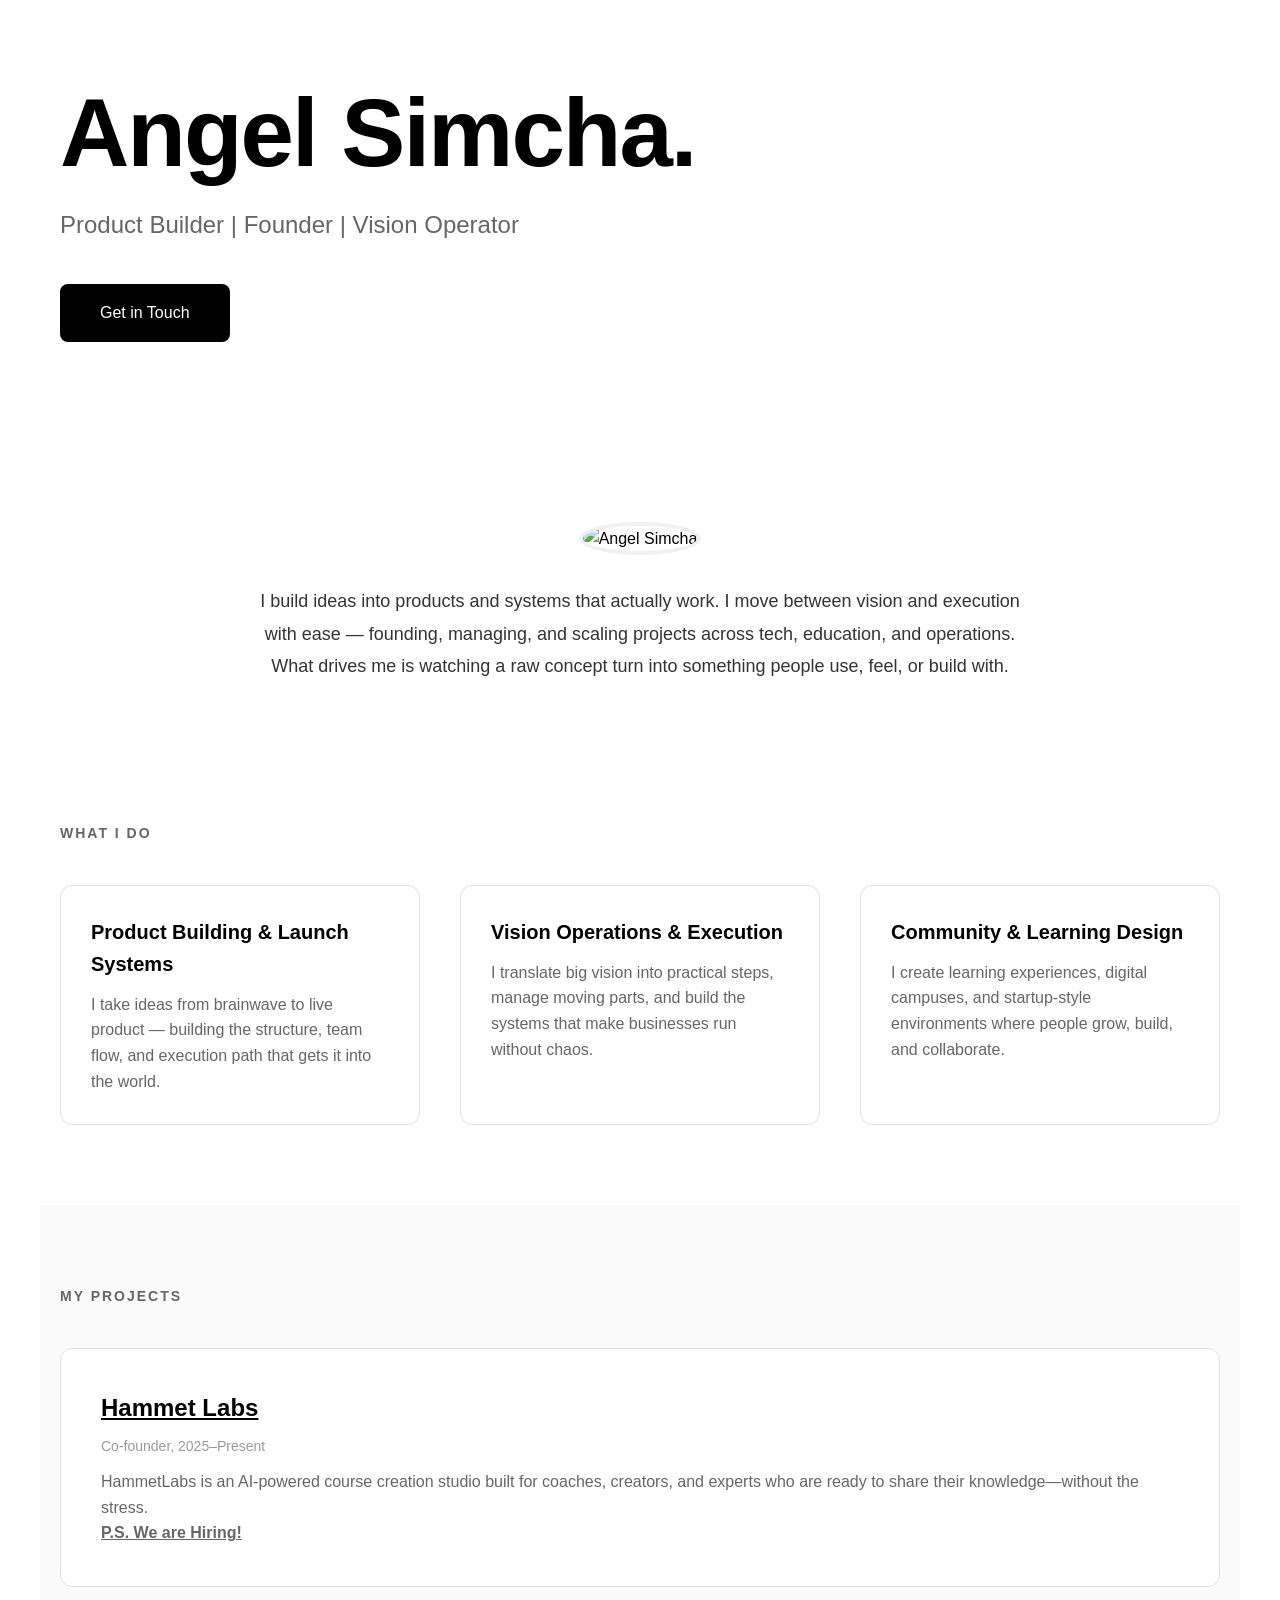
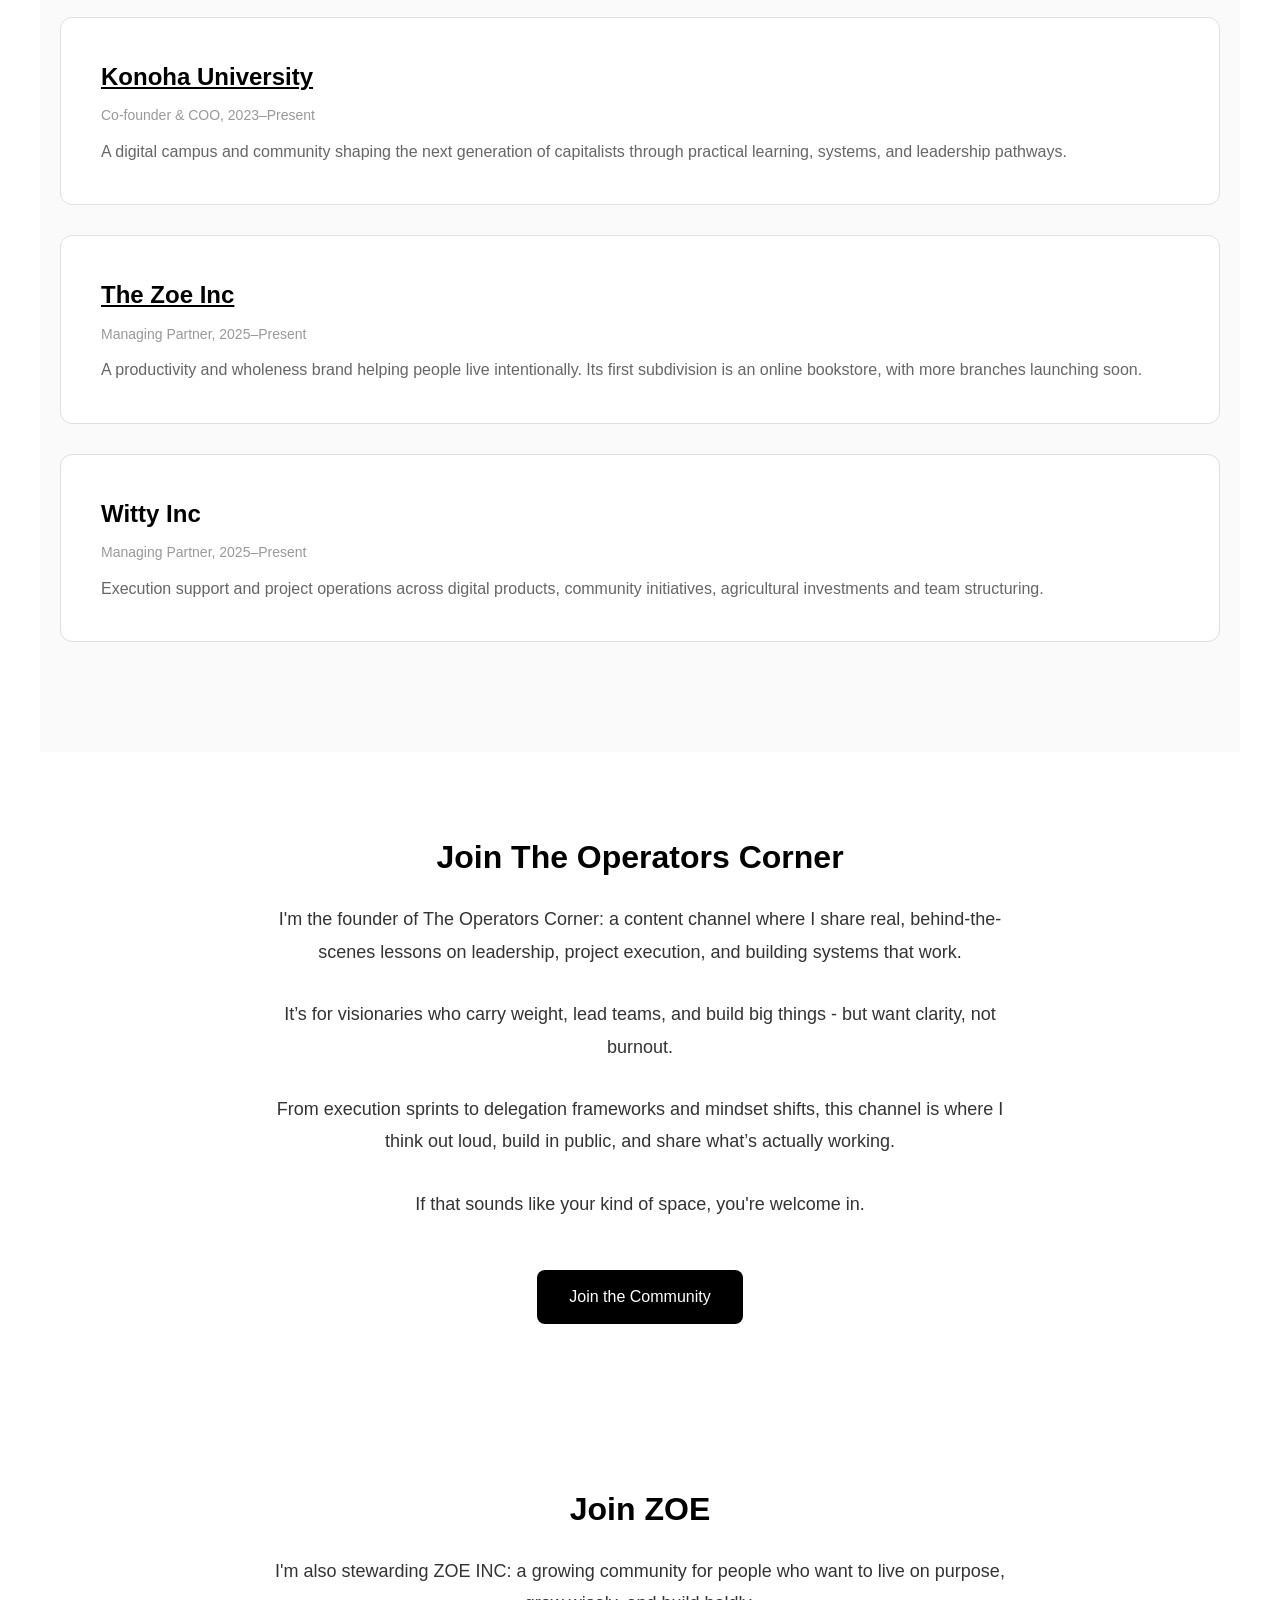
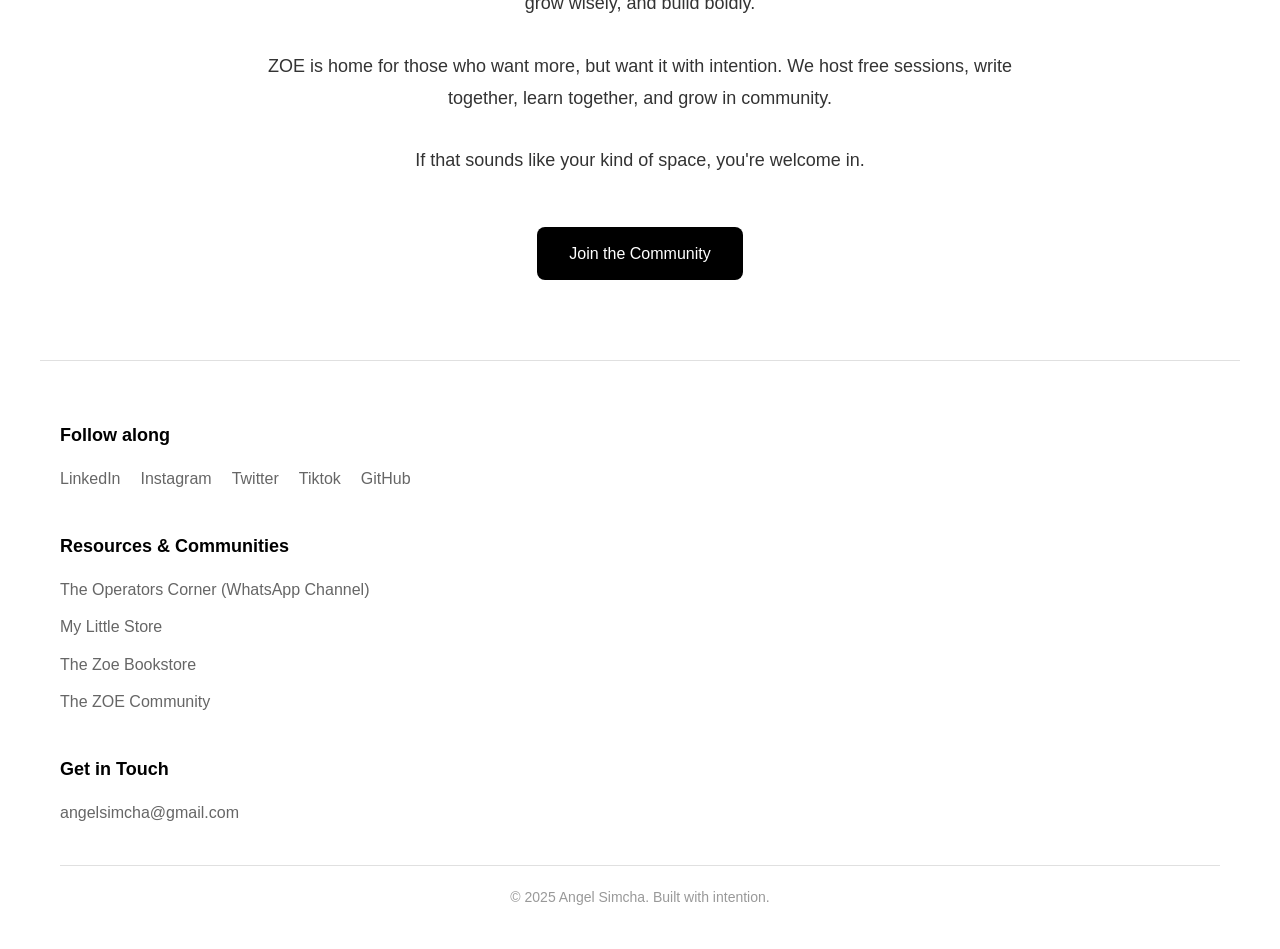
==== index.html @ 5bdf2bae "Added automation and a little jss" ====
<!DOCTYPE html>
<html lang="en">
<head>
    <meta charset="UTF-8">
    <meta name="viewport" content="width=device-width, initial-scale=1.0">
    <title>Angel Simcha - Product Builder | Founder | Vision Operator</title>
    
    <style>
        /* === RESET === */
        * {
            margin: 0;
            padding: 0;
            box-sizing: border-box;
        }

        /* === GLOBAL STYLES === */
        body {
            font-family: -apple-system, BlinkMacSystemFont, 'Segoe UI', 'Inter', Arial, sans-serif;
            line-height: 1.6;
            color: #000000;
            background-color: #FFFFFF;
        }

        a {
            text-decoration: none;
            color: inherit;
        }

        /* === HEADER / NAVIGATION === */
        header {
            padding: 40px 20px;
            max-width: 1200px;
            margin: 0 auto;
        }

        .logo {
            font-size: 20px;
            font-weight: 600;
            letter-spacing: -0.5px;
        }

        /* === HERO SECTION === */
        .hero {
            padding: 80px 20px 120px;
            max-width: 1200px;
            margin: 0 auto;
        }

        .hero h1 {
            font-size: clamp(48px, 10vw, 96px);
            font-weight: 700;
            line-height: 1.1;
            margin-bottom: 20px;
            letter-spacing: -2px;
        }

        .hero .tagline {
            font-size: clamp(18px, 3vw, 24px);
            color: #666;
            margin-bottom: 40px;
        }

        .cta-button {
            display: inline-block;
            background-color: #000;
            color: #fff;
            padding: 16px 40px;
            border-radius: 8px;
            font-size: 16px;
            font-weight: 500;
            transition: transform 0.2s, opacity 0.2s;
        }

        .cta-button:hover {
            transform: translateY(-2px);
            opacity: 0.9;
        }

        /* === ABOUT SECTION === */
        .about {
            padding: 60px 20px;
            max-width: 800px;
            margin: 0 auto;
            text-align: center;
        }

        .about-image {
            width: 200px;
            height: 200px;
            border-radius: 50%;
            object-fit: cover;
            margin-bottom: 30px;
            border: 4px solid #f0f0f0;
        }

        .about p {
            font-size: 18px;
            line-height: 1.8;
            color: #333;
        }

        /* === WHAT I DO SECTION === */
        .what-i-do {
            padding: 80px 20px;
            max-width: 1200px;
            margin: 0 auto;
        }

        .section-title {
            font-size: 14px;
            font-weight: 600;
            letter-spacing: 2px;
            text-transform: uppercase;
            margin-bottom: 40px;
            color: #666;
        }

        .services-grid {
            display: grid;
            grid-template-columns: repeat(auto-fit, minmax(300px, 1fr));
            gap: 40px;
            margin-top: 40px;
        }

        .service-card {
            padding: 30px;
            border: 1px solid #e0e0e0;
            border-radius: 12px;
            transition: transform 0.2s, box-shadow 0.2s;
        }

        .service-card:hover {
            transform: translateY(-4px);
            box-shadow: 0 8px 20px rgba(0,0,0,0.08);
        }

        .service-card h3 {
            font-size: 20px;
            margin-bottom: 12px;
            font-weight: 600;
        }

        .service-card p {
            color: #666;
            font-size: 16px;
            line-height: 1.6;
        }

        /* === PROJECTS SECTION === */
        .projects {
            padding: 80px 20px;
            max-width: 1200px;
            margin: 0 auto;
            background-color: #fafafa;
        }

        .project-item {
            padding: 40px;
            margin-bottom: 30px;
            background-color: #fff;
            border-radius: 12px;
            border: 1px solid #e0e0e0;
        }

        .project-item h3 {
            font-size: 24px;
            margin-bottom: 8px;
        }

        .project-year {
            color: #999;
            font-size: 14px;
            margin-bottom: 12px;
        }

        .project-item p {
            color: #666;
            font-size: 16px;
            line-height: 1.6;
        }

        .project-item a {
            color:inherit;
            text-decoration: none;
        }

        .project-item a:hover {
            text-decoration: underline; /* or leave blank*/
        }

        .animate-card {
    opacity: 0;
    transform: translateX(50px);
    transition: all 0.6s ease-out;
        }

       .animate-card.show {
    opacity: 1;
    transform: translateX(0);
       }
    

        /* === ZOE COMMUNITY SECTION === */
        .zoe-section {
            padding: 80px 20px;
            max-width: 800px;
            margin: 0 auto;
            text-align: center;
        }

        .zoe-section h2 {
            font-size: 32px;
            margin-bottom: 20px;
        }

        .zoe-section p {
            font-size: 18px;
            line-height: 1.8;
            color: #333;
            margin-bottom: 30px;
        }

        .zoe-button {
            display: inline-block;
            background-color: #000;
            color: #fff;
            padding: 14px 32px;
            border-radius: 8px;
            font-size: 16px;
            font-weight: 500;
            margin-top: 20px;
        }

        /* === FOOTER === */
        footer {
            padding: 60px 20px 40px;
            max-width: 1200px;
            margin: 0 auto;
            border-top: 1px solid #e0e0e0;
        }

        .footer-section {
            margin-bottom: 40px;
        }

        .footer-title {
            font-size: 18px;
            font-weight: 600;
            margin-bottom: 16px;
        }

        .social-links {
            display: flex;
            gap: 20px;
            flex-wrap: wrap;
        }

        .social-links a {
            color: #666;
            transition: color 0.2s;
        }

        .social-links a:hover {
            color: #000;
        }

        .footer-links {
            display: flex;
            flex-direction: column;
            gap: 12px;
        }

        .footer-links a {
            color: #666;
            font-size: 16px;
            transition: color 0.2s;
        }

        .footer-links a:hover {
            color: #000;
        }

        .copyright {
            text-align: center;
            color: #999;
            font-size: 14px;
            margin-top: 40px;
            padding-top: 20px;
            border-top: 1px solid #e0e0e0;
        }

        /* === MOBILE RESPONSIVE === */
        @media (max-width: 768px) {
            .hero {
                padding: 60px 20px 80px;
            }

            .hero h1 {
                font-size: 48px;
            }

            .services-grid {
                grid-template-columns: 1fr;
            }

            .social-links {
                flex-direction: column;
            }
        }
    </style>
</head>
<body>

    <!-- HEADER / NAVIGATION 
    <header>
        <div class="logo">Angel Simcha</div>
    </header>
     -->

    <!-- HERO SECTION -->
    <section class="hero">
        <h1>Angel Simcha.</h1>
        <p class="tagline">Product Builder | Founder | Vision Operator</p>
        <a href="https://www.linkedin.com/in/angelsimcha?utm_source=share&utm_campaign=share_via&utm_content=profile&utm_medium=android_app" target="_blank" class="cta-button">Get in Touch</a>
    </section>

    <!-- ABOUT SECTION -->
    <section class="about">
        <!-- 
        UNCOMMENT THIS SECTION WHEN YOU HAVE YOUR PHOTO:Replace YOUR-IMAGE-URL with your actual image link (from Imgur or GitHub)
        -->
        <img src="https://raw.githubusercontent.com/Chiagoziem-Angel/angelsimcha/main/IMG_20251015_205403_607.jpg" alt="Angel Simcha" class="about-image">
        
        <p>I build ideas into products and systems that actually work. I move between vision and execution with ease — founding, managing, and scaling projects across tech, education, and operations. What drives me is watching a raw concept turn into something people use, feel, or build with.</p>
    </section>

    <!-- WHAT I DO SECTION -->
    <section class="what-i-do">
        <h2 class="section-title">What I Do</h2>
        
        <div class="services-grid animate-card">
            <div class="service-card">
                <h3>Product Building & Launch Systems</h3>
                <p>I take ideas from brainwave to live product — building the structure, team flow, and execution path that gets it into the world.</p>
            </div>

            <div class="service-card animate-card">
                <h3>Vision Operations & Execution</h3>
                <p>I translate big vision into practical steps, manage moving parts, and build the systems that make businesses run without chaos.</p>
            </div>

            <div class="service-card animate-card">
                <h3>Community & Learning Design</h3>
                <p>I create learning experiences, digital campuses, and startup-style environments where people grow, build, and collaborate.</p>
            </div>
        </div>
    </section>

    <!-- PROJECTS SECTION -->
    <section class="projects">
        <h2 class="section-title">My Projects</h2>

        <div class="project-item animate-card">
            <h3><u>
                <a href= "https://Instagram.com/hammetlabs" target="_blank">Hammet Labs</a></u>
            </h3>
            <div class="project-year">Co-founder, 2025–Present</div>
            <p>HammetLabs is an AI-powered course creation studio built for coaches, creators, and experts who are ready to share their knowledge—without the stress.</p>
            <p><b><u>P.S. We are <a href="https://blog.hammetlabs.com/dev" target="_blank">Hiring!</a></u></b></p>
        </div>

        <div class="project-item animate-card">
            <h3><u>
                <a href= "https://x.com/konohahq" target = "_blank">Konoha University</a></u>
            </h3>
            <div class="project-year">Co-founder & COO, 2023–Present</div>
            <p>A digital campus and community shaping the next generation of capitalists through practical learning, systems, and leadership pathways.</p>
            </div>

        <div class="project-item animate-card">
            <h3><u>
                <a href= "https://instagram.com/thezoeinc" target = "_blank">The Zoe Inc</a></u>
            </h3>
            <div class="project-year">Managing Partner, 2025–Present</div>
            <p>A productivity and wholeness brand helping people live intentionally. Its first subdivision is an online bookstore, with more branches launching soon.</p>
        </div>

        <div class="project-item animate-card">
            <h3>Witty Inc</h3>
            <div class="project-year">Managing Partner, 2025–Present</div>
            <p>Execution support and project operations across digital products, community initiatives, agricultural investments and team structuring.</p>
        </div>
    </section>

    <!-- THE OPERATORS CORNER SECTION -->
    <section class="zoe-section">
        <h2>Join The Operators Corner</h2>
        <p>I'm the founder of The Operators Corner: a content channel where I share real, behind-the-scenes lessons on leadership, project execution, and building systems that work.</p>
        <p>It’s for visionaries who carry weight, lead teams, and build big things - but want clarity, not burnout.</p>
        <p>From execution sprints to delegation frameworks and mindset shifts, this channel is where I think out loud, build in public, and share what’s actually working.</p>
        <p>If that sounds like your kind of space, you're welcome in.</p>
        <a href="https://whatsapp.com/channel/0029Vb6EjozDp2Q3jPYFgu0X" target="_blank" class="zoe-button">Join the Community</a>
    </section>

    <!-- ZOE COMMUNITY SECTION -->
    <section class="zoe-section">
        <h2>Join ZOE</h2>
        <p>I'm also stewarding ZOE INC: a growing community for people who want to live on purpose, grow wisely, and build boldly.</p>
        <p>ZOE is home for those who want more, but want it with intention. We host free sessions, write together, learn together, and grow in community.</p>
        <p>If that sounds like your kind of space, you're welcome in.</p>
        <a href="https://t.me/ZoeAbode" target="_blank" class="zoe-button">Join the Community</a>
    </section>

    <!-- FOOTER -->
    <footer>
        <div class="footer-section">
            <h3 class="footer-title">Follow along</h3>
            <div class="social-links">
                <a href="https://linkedin.com/in/angel-simcha" target="_blank">LinkedIn</a>
                <a href="https://instagram.com/theangelsimcha" target="_blank">Instagram</a>
                <a href="https://x.com/theangelsimcha" target="_blank">Twitter</a>
                <a href="https://www.tiktok.com/@theangelsimcha?_t=ZS-90ZyGemHzyT&_r=1" target="_blank">Tiktok</a>
                <a href="https://github.com/Chiagoziem-Angel" target="_blank">GitHub</a>
            </div>
        </div>

        <div class="footer-section">
            <h3 class="footer-title">Resources & Communities</h3>
            <div class="footer-links">
                <a href="https://whatsapp.com/channel/0029Vb6EjozDp2Q3jPYFgu0X" target="_blank">The Operators Corner (WhatsApp Channel)</a>
                <a href="https://selar.com/m/angelsimcha" target="_blank">My Little Store</a>
                <a href="https://wa.me/c/2348165649262" target="_blank">The Zoe Bookstore</a>
                <a href="https://t.me/ZoeAbode" target="_blank">The ZOE Community</a>
            </div>
        </div>

        <div class="footer-section">
            <h3 class="footer-title">Get in Touch</h3>
            <p style="color: #666;">angelsimcha@gmail.com</p>
        </div>

        <div class="copyright">
            © 2025 Angel Simcha. Built with intention.
        </div>
    </footer>

    <script>
  const cards = document.querySelectorAll('.animate-card');

  const observer = new IntersectionObserver(entries => {
    entries.forEach(entry => {
      if (entry.isIntersecting) {
        entry.target.classList.add('show');
      }
    });
  }, { threshold: 0.2 });

  cards.forEach(card => observer.observe(card));
    </script>

</body>
</html>
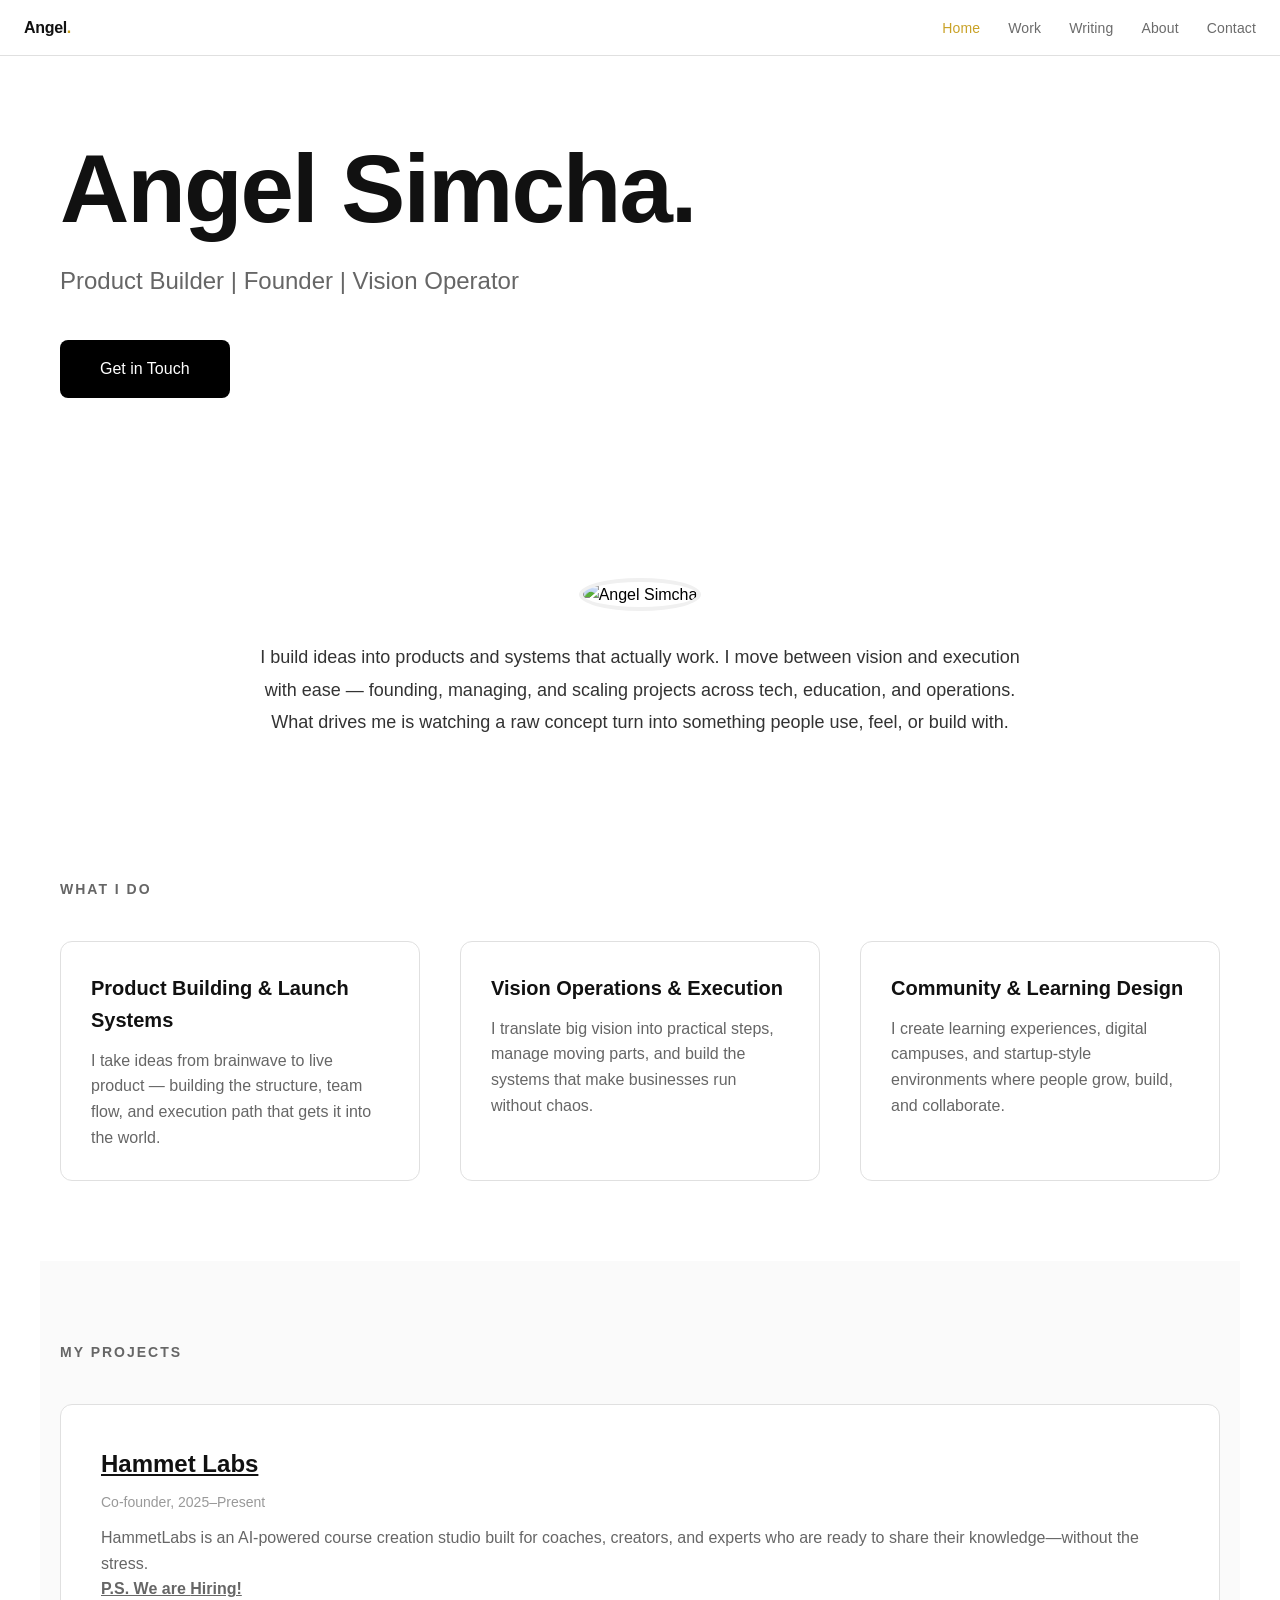
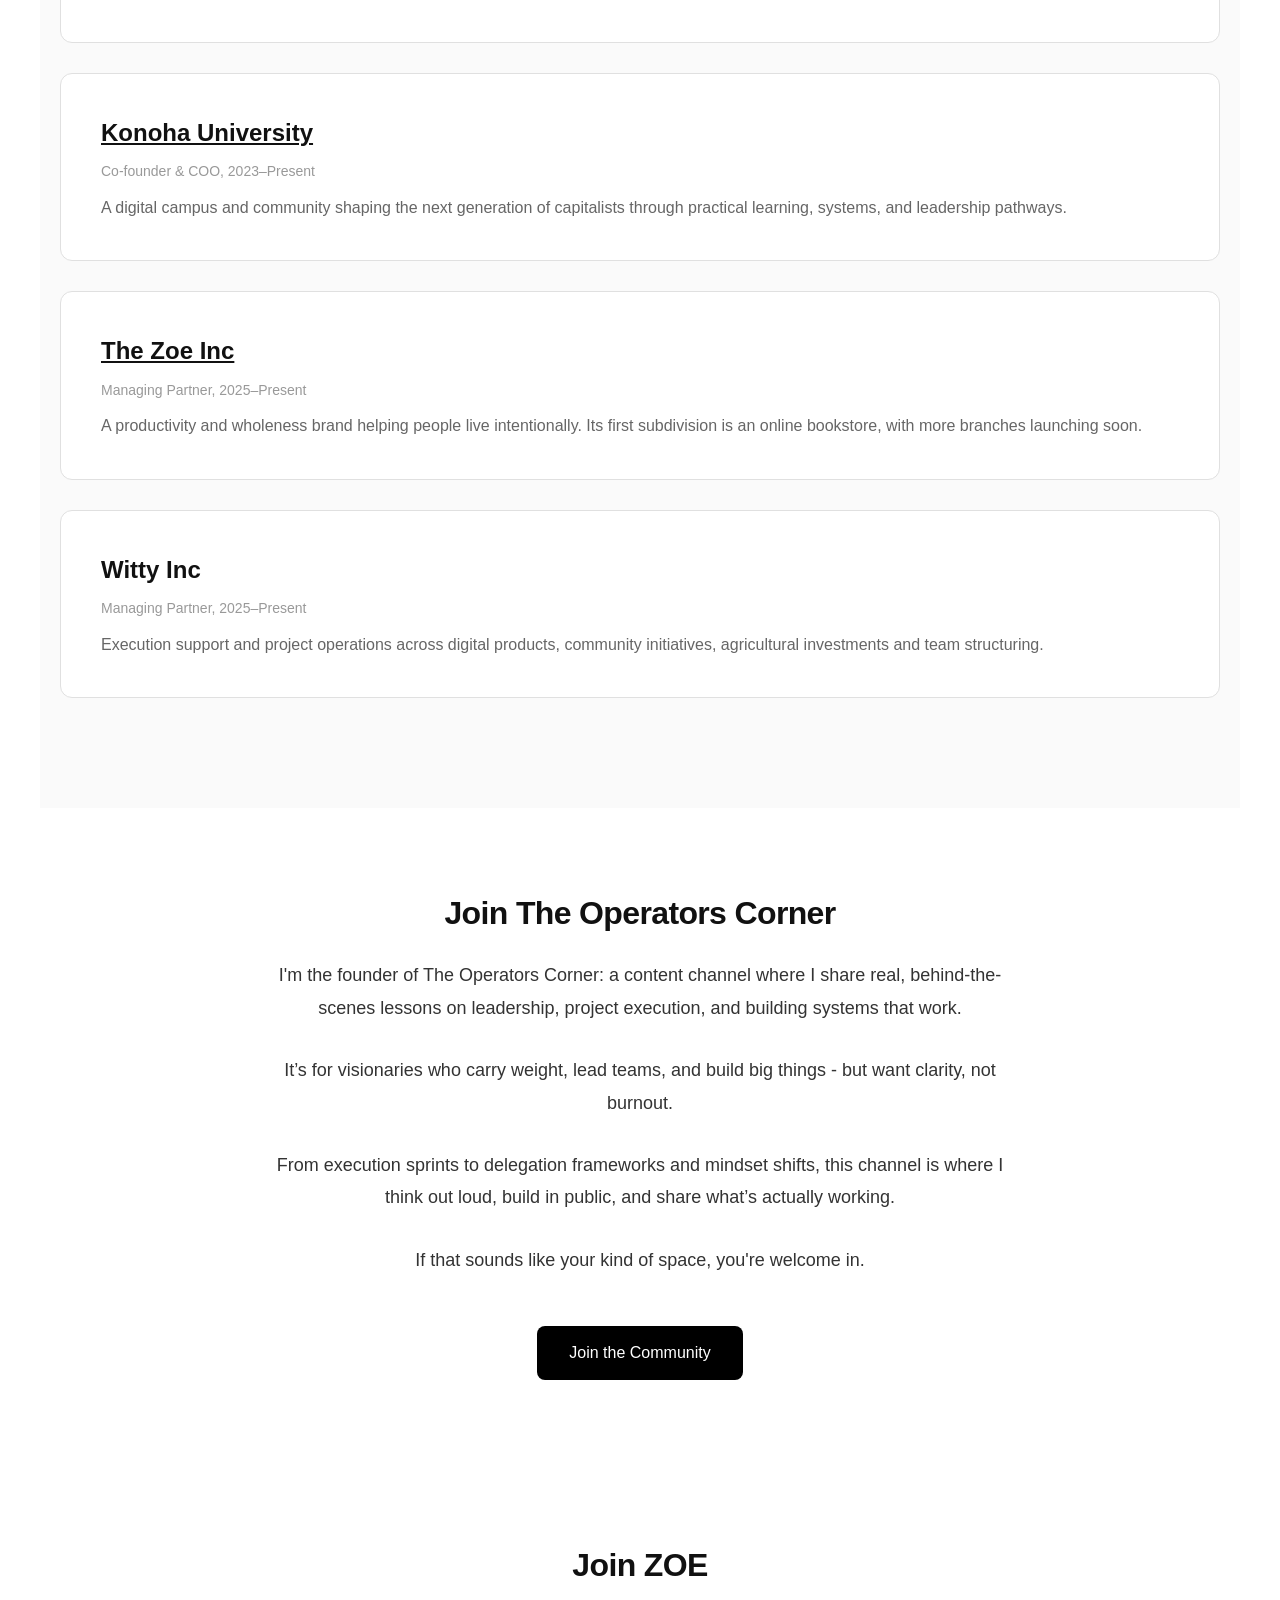
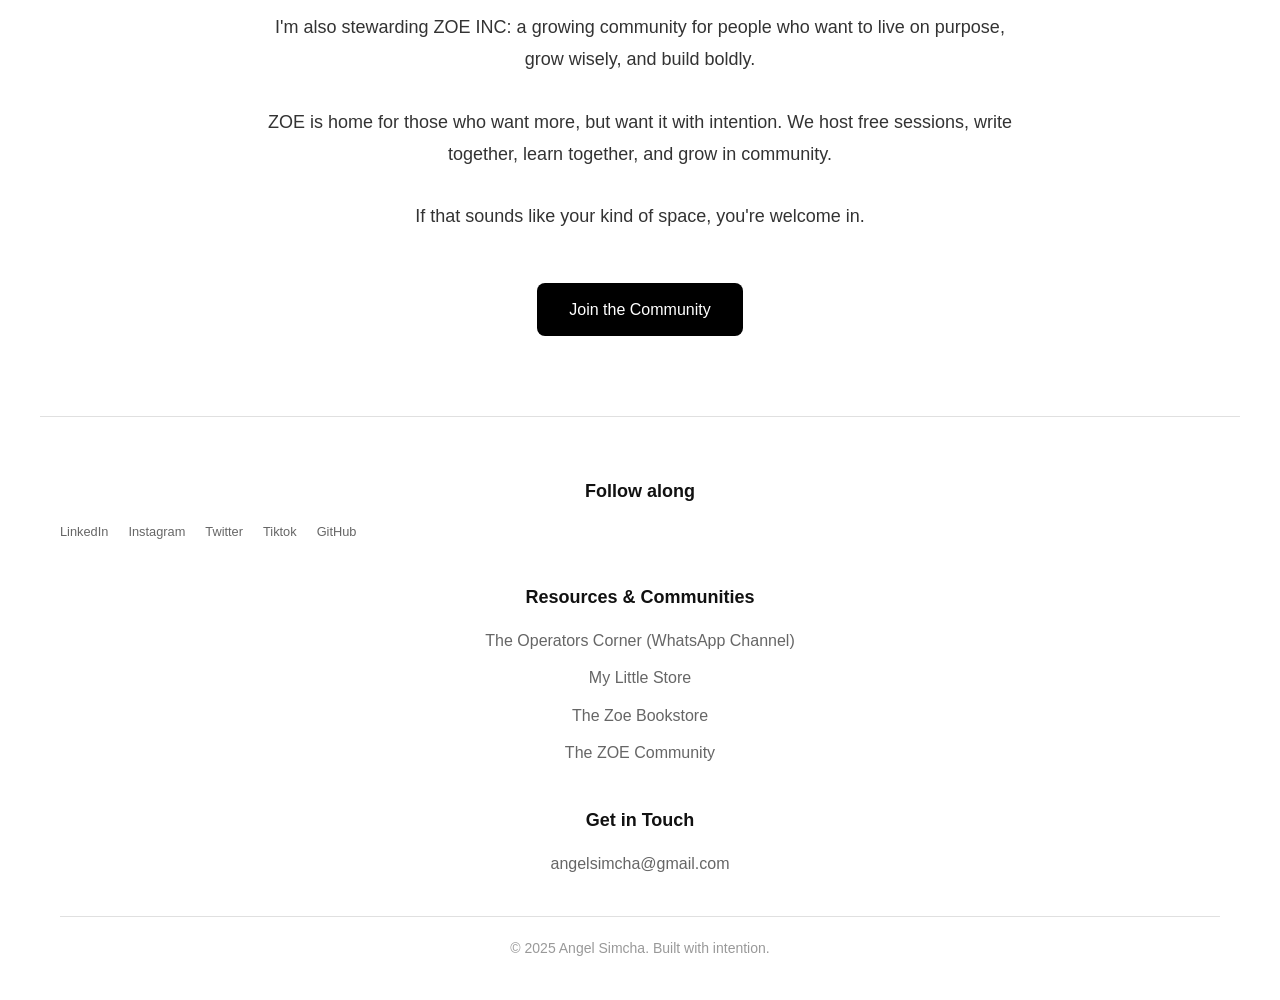
==== commit a5860318: "added navigation bar" ====
--- a/index.html
+++ b/index.html
@@ -4,7 +4,7 @@
     <meta charset="UTF-8">
     <meta name="viewport" content="width=device-width, initial-scale=1.0">
     <title>Angel Simcha - Product Builder | Founder | Vision Operator</title>
-    
+    <link rel="stylesheet" href="style.css" />
     <style>
         /* === RESET === */
         * {
@@ -310,7 +310,16 @@
     </style>
 </head>
 <body>
-
+    <nav>
+  <a href="index.html" class="logo">Angel<span style="color:#C9A227">.</span></a>
+  <ul>
+    <li><a href="index.html" class="active">Home</a></li>
+    <li><a href="work.html">Work</a></li>
+    <li><a href="writing.html">Writing</a></li>
+    <li><a href="about.html">About</a></li>
+    <li><a href="contact.html">Contact</a></li>
+  </ul>
+</nav>
     <!-- HEADER / NAVIGATION 
     <header>
         <div class="logo">Angel Simcha</div>
--- a/style.css
+++ b/style.css
@@ -0,0 +1,225 @@
+/* ─── TOKENS ─── */
+:root {
+  --accent: #C9A227;
+  --black: #111111;
+  --gray: #6b6b6b;
+  --light: #f5f5f5;
+  --border: #e0e0e0;
+  --white: #ffffff;
+  --max: 680px;
+  --radius: 16px;
+}
+
+/* ─── RESET ─── */
+*, *::before, *::after { box-sizing: border-box; margin: 0; padding: 0; }
+html { scroll-behavior: smooth; }
+
+body {
+  font-family: 'DM Sans', Georgia, sans-serif;
+  background: var(--white);
+  color: var(--black);
+  line-height: 1.65;
+  -webkit-font-smoothing: antialiased;
+}
+
+/* ─── NAV ─── */
+nav {
+  position: sticky;
+  top: 0;
+  z-index: 100;
+  background: rgba(255,255,255,0.92);
+  backdrop-filter: blur(8px);
+  border-bottom: 1px solid var(--border);
+  padding: 0 24px;
+  display: flex;
+  align-items: center;
+  justify-content: space-between;
+  height: 56px;
+}
+
+nav .logo {
+  font-weight: 700;
+  font-size: 1rem;
+  color: var(--black);
+  text-decoration: none;
+  letter-spacing: -0.02em;
+}
+
+nav .logo span { color: var(--accent); }
+
+nav ul {
+  display: flex;
+  gap: 28px;
+  list-style: none;
+}
+
+nav ul a {
+  text-decoration: none;
+  font-size: 0.875rem;
+  color: var(--gray);
+  font-weight: 500;
+  transition: color 0.2s;
+  letter-spacing: 0.01em;
+}
+
+nav ul a:hover,
+nav ul a.active { color: var(--accent); }
+
+/* ─── LAYOUT ─── */
+.container {
+  max-width: var(--max);
+  margin: 0 auto;
+  padding: 0 24px;
+}
+
+section { padding: 72px 0; }
+
+/* ─── SECTION LABEL ─── */
+.label {
+  font-size: 0.7rem;
+  font-weight: 600;
+  letter-spacing: 0.14em;
+  text-transform: uppercase;
+  color: var(--accent);
+  margin-bottom: 32px;
+}
+
+/* ─── HEADINGS ─── */
+h1 {
+  font-size: clamp(2.2rem, 8vw, 3.2rem);
+  font-weight: 800;
+  letter-spacing: -0.03em;
+  line-height: 1.1;
+  color: var(--black);
+}
+
+h2 {
+  font-size: 1.5rem;
+  font-weight: 700;
+  letter-spacing: -0.02em;
+  color: var(--black);
+  margin-bottom: 8px;
+}
+
+h3 {
+  font-size: 1.1rem;
+  font-weight: 700;
+  color: var(--black);
+  margin-bottom: 6px;
+}
+
+p { color: var(--gray); font-size: 1rem; }
+
+/* ─── CARD ─── */
+.card {
+  border: 1px solid var(--border);
+  border-radius: var(--radius);
+  padding: 28px;
+  margin-bottom: 20px;
+  background: var(--white);
+  transition: border-color 0.2s;
+}
+
+.card:hover { border-color: var(--accent); }
+
+.card a { text-decoration: underline; color: var(--black); }
+
+.card-meta {
+  font-size: 0.8rem;
+  color: var(--gray);
+  margin-bottom: 12px;
+}
+
+/* ─── BADGE ─── */
+.badge {
+  display: inline-block;
+  font-size: 0.7rem;
+  font-weight: 600;
+  letter-spacing: 0.08em;
+  text-transform: uppercase;
+  color: var(--accent);
+  border: 1px solid var(--accent);
+  border-radius: 100px;
+  padding: 3px 10px;
+  margin-bottom: 10px;
+}
+
+/* ─── BUTTON ─── */
+.btn {
+  display: inline-block;
+  background: var(--accent);
+  color: var(--white);
+  font-weight: 700;
+  font-size: 0.9rem;
+  padding: 14px 28px;
+  border-radius: 10px;
+  text-decoration: none;
+  border: none;
+  cursor: pointer;
+  transition: opacity 0.2s;
+  letter-spacing: 0.01em;
+}
+
+.btn:hover { opacity: 0.85; }
+
+.btn-outline {
+  background: transparent;
+  color: var(--black);
+  border: 1.5px solid var(--black);
+}
+
+.btn-outline:hover { border-color: var(--accent); color: var(--accent); }
+
+/* ─── DIVIDER ─── */
+hr {
+  border: none;
+  border-top: 1px solid var(--border);
+  margin: 0;
+}
+
+/* ─── FOOTER ─── */
+footer {
+  padding: 40px 24px;
+  text-align: center;
+  font-size: 0.8rem;
+  color: var(--gray);
+  border-top: 1px solid var(--border);
+}
+
+/* ─── FORM ─── */
+.form-group {
+  margin-bottom: 20px;
+}
+
+label {
+  display: block;
+  font-size: 0.8rem;
+  font-weight: 600;
+  letter-spacing: 0.05em;
+  text-transform: uppercase;
+  color: var(--black);
+  margin-bottom: 8px;
+}
+
+input, textarea {
+  width: 100%;
+  padding: 14px 16px;
+  border: 1.5px solid var(--border);
+  border-radius: 10px;
+  font-size: 1rem;
+  font-family: inherit;
+  color: var(--black);
+  background: var(--white);
+  transition: border-color 0.2s;
+  outline: none;
+  resize: vertical;
+}
+
+input:focus, textarea:focus { border-color: var(--accent); }
+
+/* ─── MOBILE ─── */
+@media (max-width: 600px) {
+  nav ul { gap: 18px; }
+  nav ul a { font-size: 0.8rem; }
+  section { padding: 56px 0; }
+}
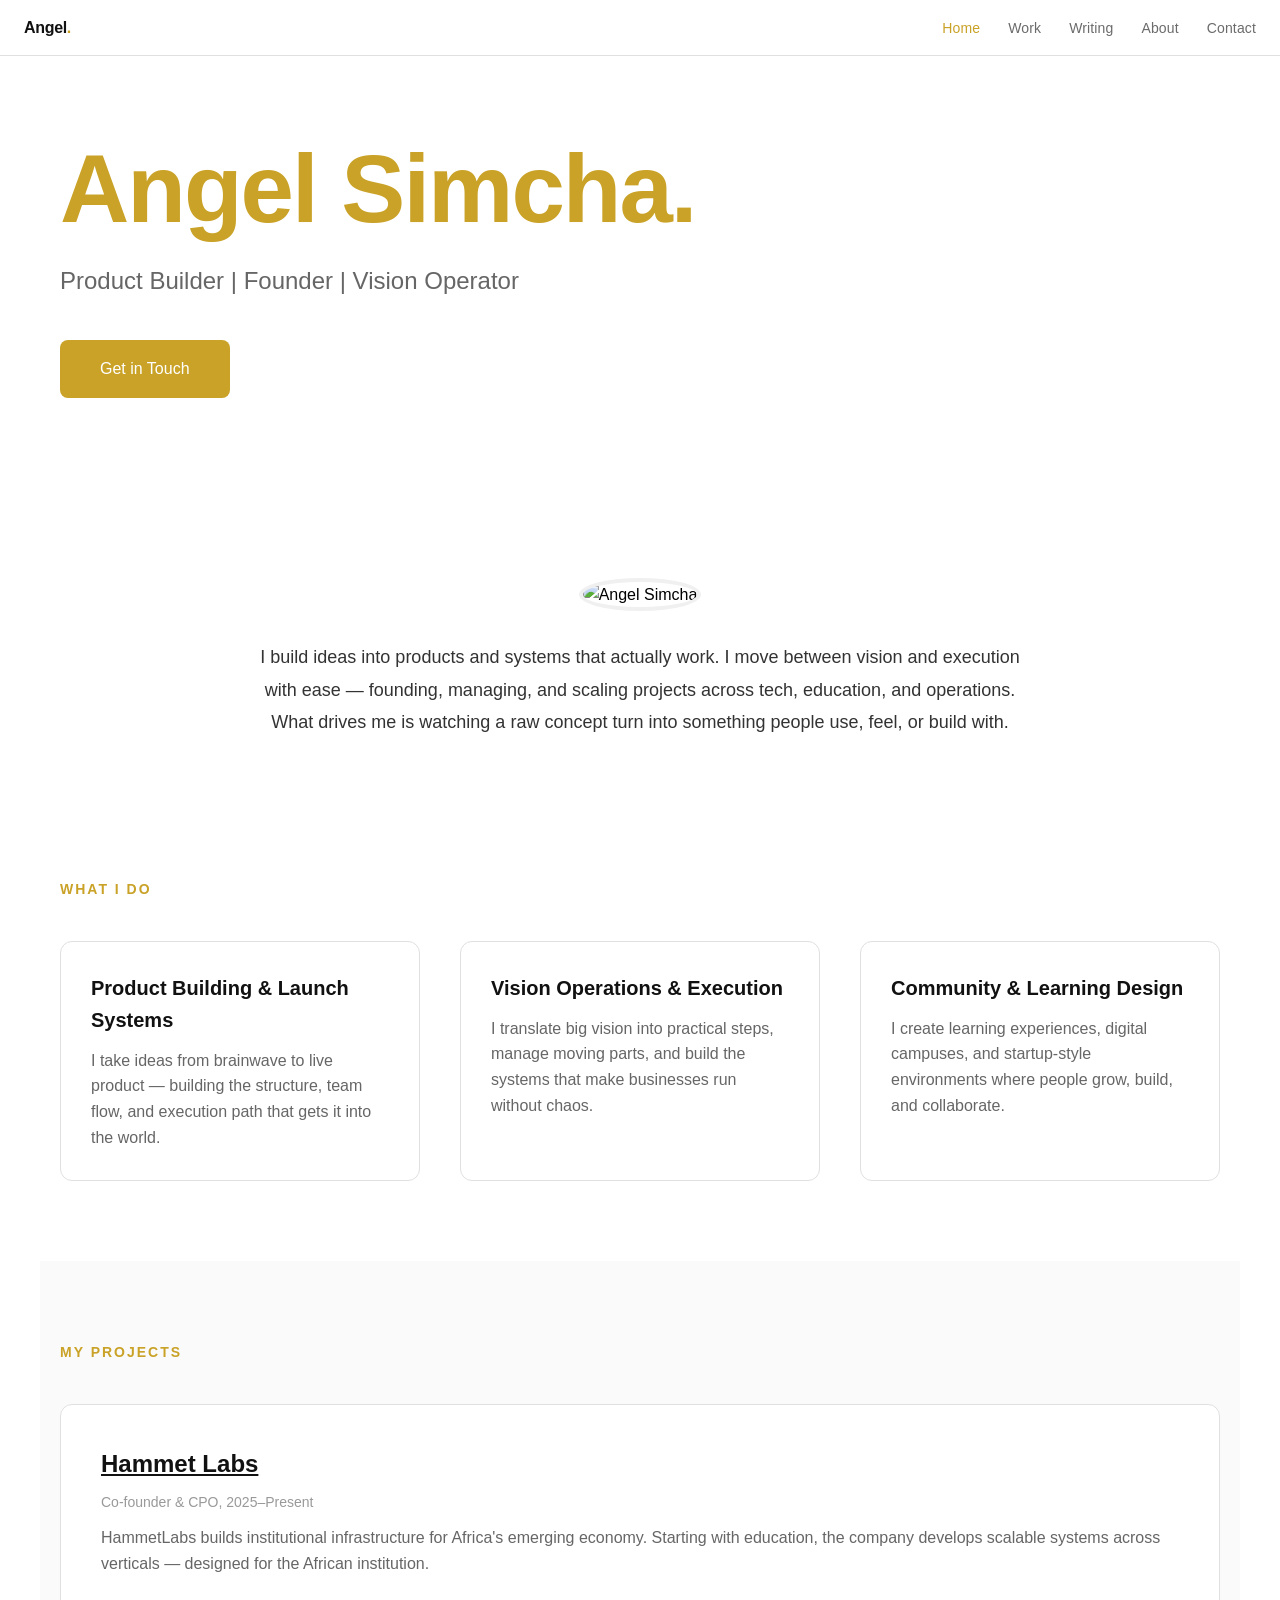
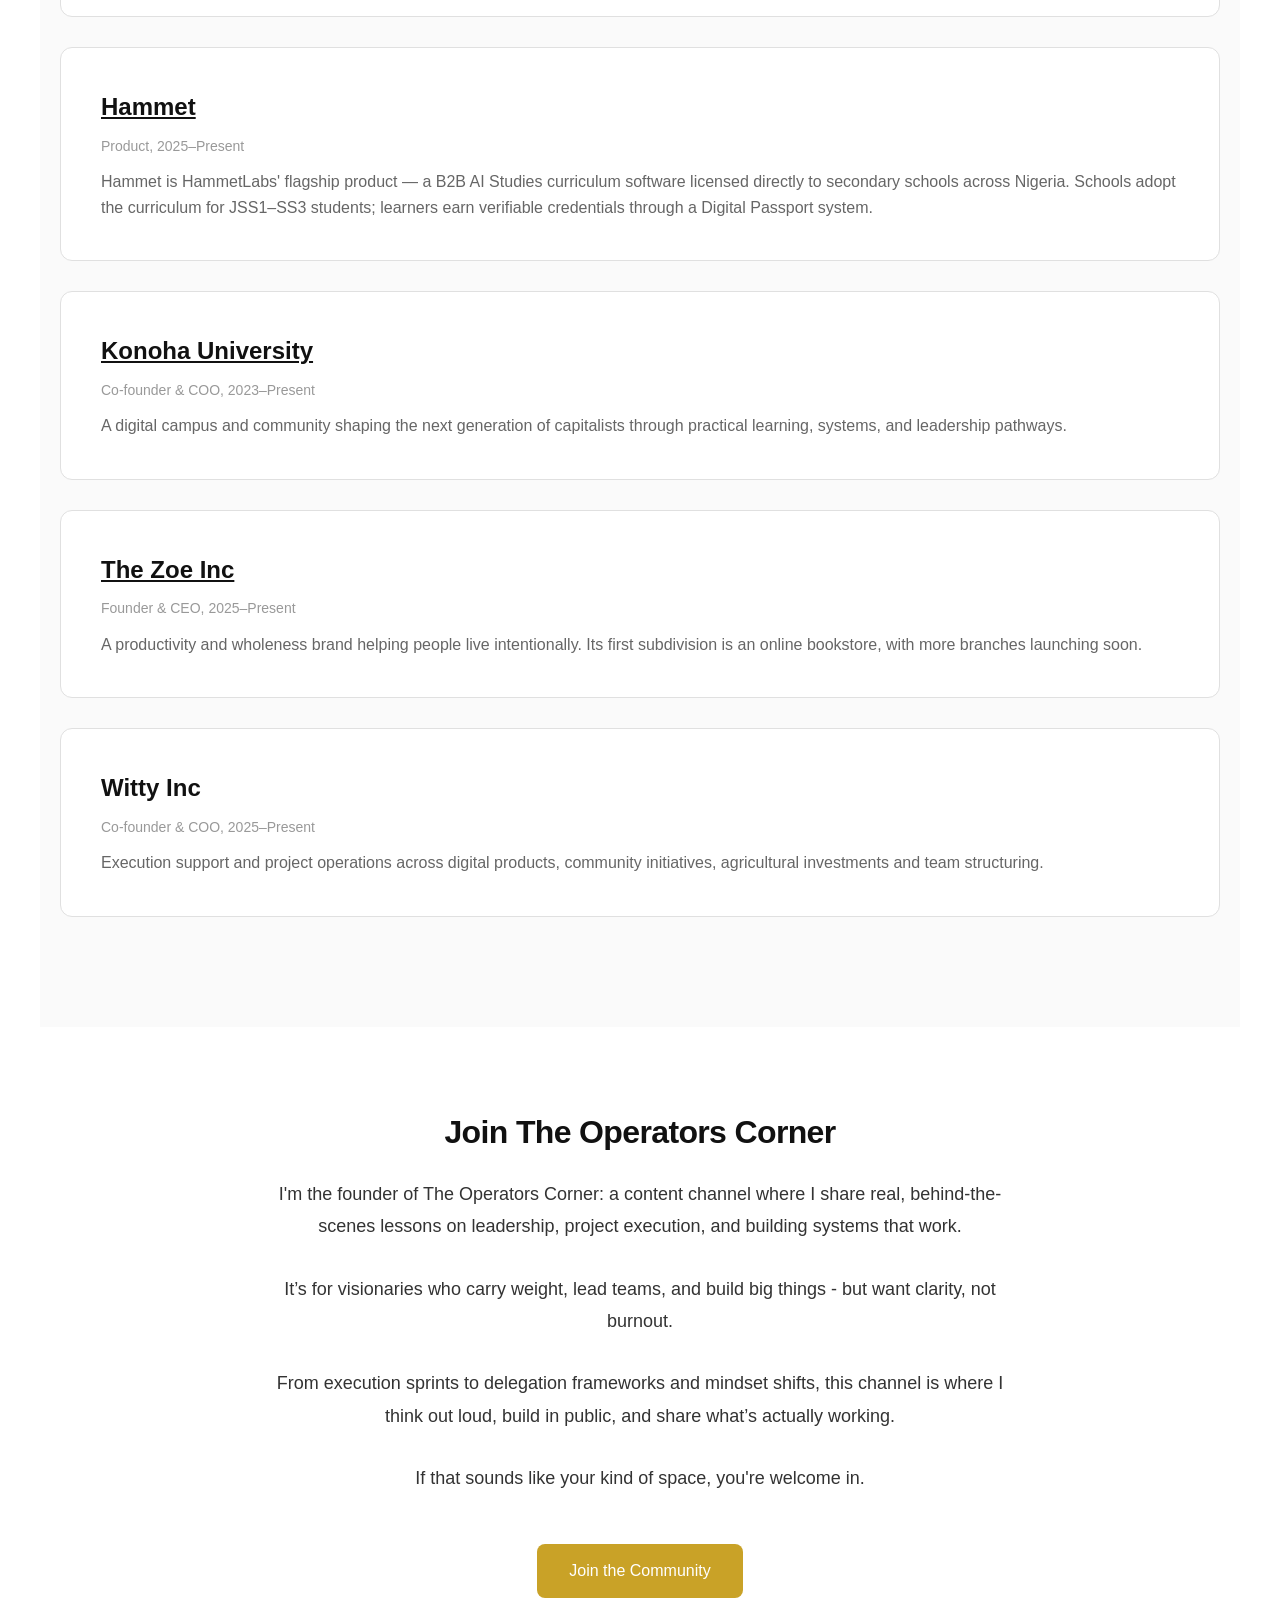
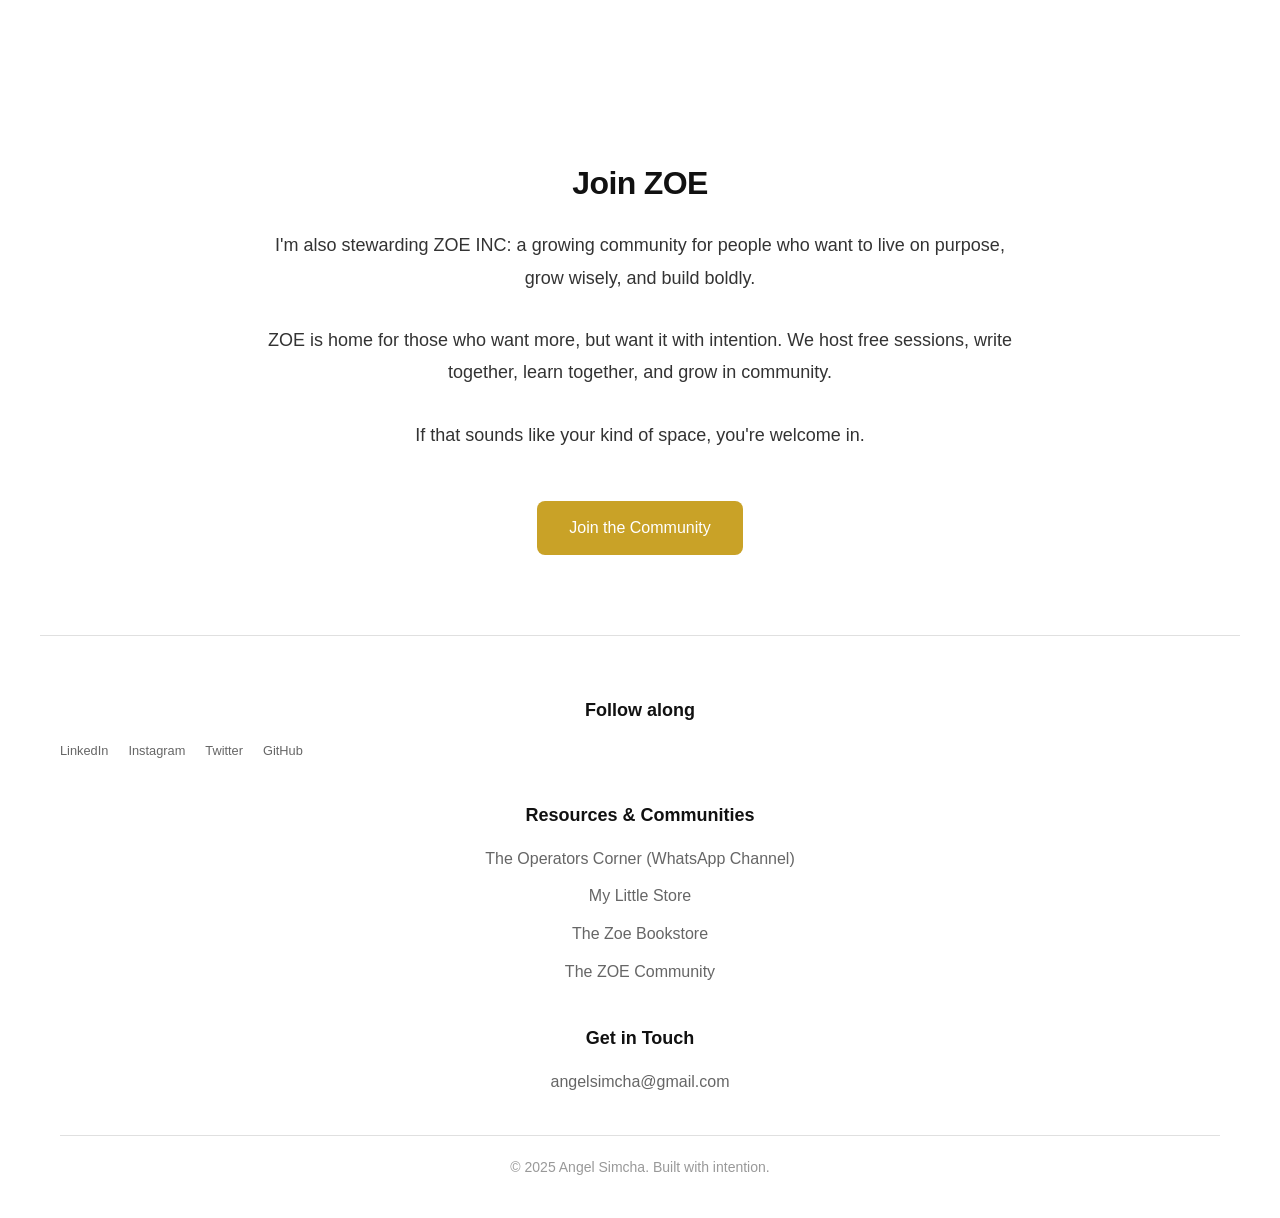
==== commit fdc68dd3: "changed some colors and descriptions" ====
--- a/index.html
+++ b/index.html
@@ -52,6 +52,7 @@
             line-height: 1.1;
             margin-bottom: 20px;
             letter-spacing: -2px;
+            color: #C9A227;
         }
 
         .hero .tagline {
@@ -62,7 +63,7 @@
 
         .cta-button {
             display: inline-block;
-            background-color: #000;
+            background-color: #C9A227;
             color: #fff;
             padding: 16px 40px;
             border-radius: 8px;
@@ -112,7 +113,7 @@
             letter-spacing: 2px;
             text-transform: uppercase;
             margin-bottom: 40px;
-            color: #666;
+            color: #C9A227;
         }
 
         .services-grid {
@@ -222,7 +223,7 @@
 
         .zoe-button {
             display: inline-block;
-            background-color: #000;
+            background-color: #C9A227;
             color: #fff;
             padding: 14px 32px;
             border-radius: 8px;
@@ -330,7 +331,7 @@
     <section class="hero">
         <h1>Angel Simcha.</h1>
         <p class="tagline">Product Builder | Founder | Vision Operator</p>
-        <a href="https://www.linkedin.com/in/angelsimcha?utm_source=share&utm_campaign=share_via&utm_content=profile&utm_medium=android_app" target="_blank" class="cta-button">Get in Touch</a>
+        <a href="https://www.linkedin.com/in/angelnwafor?utm_source=share&utm_campaign=share_via&utm_content=profile&utm_medium=android_app" target="_blank" class="cta-button">Get in Touch</a>
     </section>
 
     <!-- ABOUT SECTION -->
@@ -371,11 +372,19 @@
 
         <div class="project-item animate-card">
             <h3><u>
-                <a href= "https://Instagram.com/hammetlabs" target="_blank">Hammet Labs</a></u>
+                <a href= "https://hammetlabs.com" target="_blank">Hammet Labs</a></u>
             </h3>
-            <div class="project-year">Co-founder, 2025–Present</div>
-            <p>HammetLabs is an AI-powered course creation studio built for coaches, creators, and experts who are ready to share their knowledge—without the stress.</p>
-            <p><b><u>P.S. We are <a href="https://blog.hammetlabs.com/dev" target="_blank">Hiring!</a></u></b></p>
+            <div class="project-year">Co-founder & CPO, 2025–Present</div>
+            <p>HammetLabs builds institutional infrastructure for Africa's emerging economy. Starting with education, the company develops scalable systems across verticals — designed for the African institution.</p>
+            <!--<p><b><u>P.S. We are <a href="https://blog.hammetlabs.com/dev" target="_blank">Hiring!</a></u></b></p>-->
+        </div>
+
+        <div class="project-item animate-card">
+            <h3><u>
+                <a href= "https://hammet.hammetlabs.com" target="_blank">Hammet</a></u>
+            </h3>
+            <div class="project-year">Product, 2025–Present</div>
+            <p>Hammet is HammetLabs' flagship product — a B2B AI Studies curriculum software licensed directly to secondary schools across Nigeria. Schools adopt the curriculum for JSS1–SS3 students; learners earn verifiable credentials through a Digital Passport system.</p>
         </div>
 
         <div class="project-item animate-card">
@@ -390,13 +399,13 @@
             <h3><u>
                 <a href= "https://instagram.com/thezoeinc" target = "_blank">The Zoe Inc</a></u>
             </h3>
-            <div class="project-year">Managing Partner, 2025–Present</div>
+            <div class="project-year">Founder & CEO, 2025–Present</div>
             <p>A productivity and wholeness brand helping people live intentionally. Its first subdivision is an online bookstore, with more branches launching soon.</p>
         </div>
 
         <div class="project-item animate-card">
             <h3>Witty Inc</h3>
-            <div class="project-year">Managing Partner, 2025–Present</div>
+            <div class="project-year">Co-founder & COO, 2025–Present</div>
             <p>Execution support and project operations across digital products, community initiatives, agricultural investments and team structuring.</p>
         </div>
     </section>
@@ -425,10 +434,10 @@
         <div class="footer-section">
             <h3 class="footer-title">Follow along</h3>
             <div class="social-links">
-                <a href="https://linkedin.com/in/angel-simcha" target="_blank">LinkedIn</a>
+                <a href="https://linkedin.com/in/angelnwafor" target="_blank">LinkedIn</a>
                 <a href="https://instagram.com/theangelsimcha" target="_blank">Instagram</a>
                 <a href="https://x.com/theangelsimcha" target="_blank">Twitter</a>
-                <a href="https://www.tiktok.com/@theangelsimcha?_t=ZS-90ZyGemHzyT&_r=1" target="_blank">Tiktok</a>
+                <!--<a href="https://www.tiktok.com/@theangelsimcha?_t=ZS-90ZyGemHzyT&_r=1" target="_blank">Tiktok</a>-->
                 <a href="https://github.com/Chiagoziem-Angel" target="_blank">GitHub</a>
             </div>
         </div>
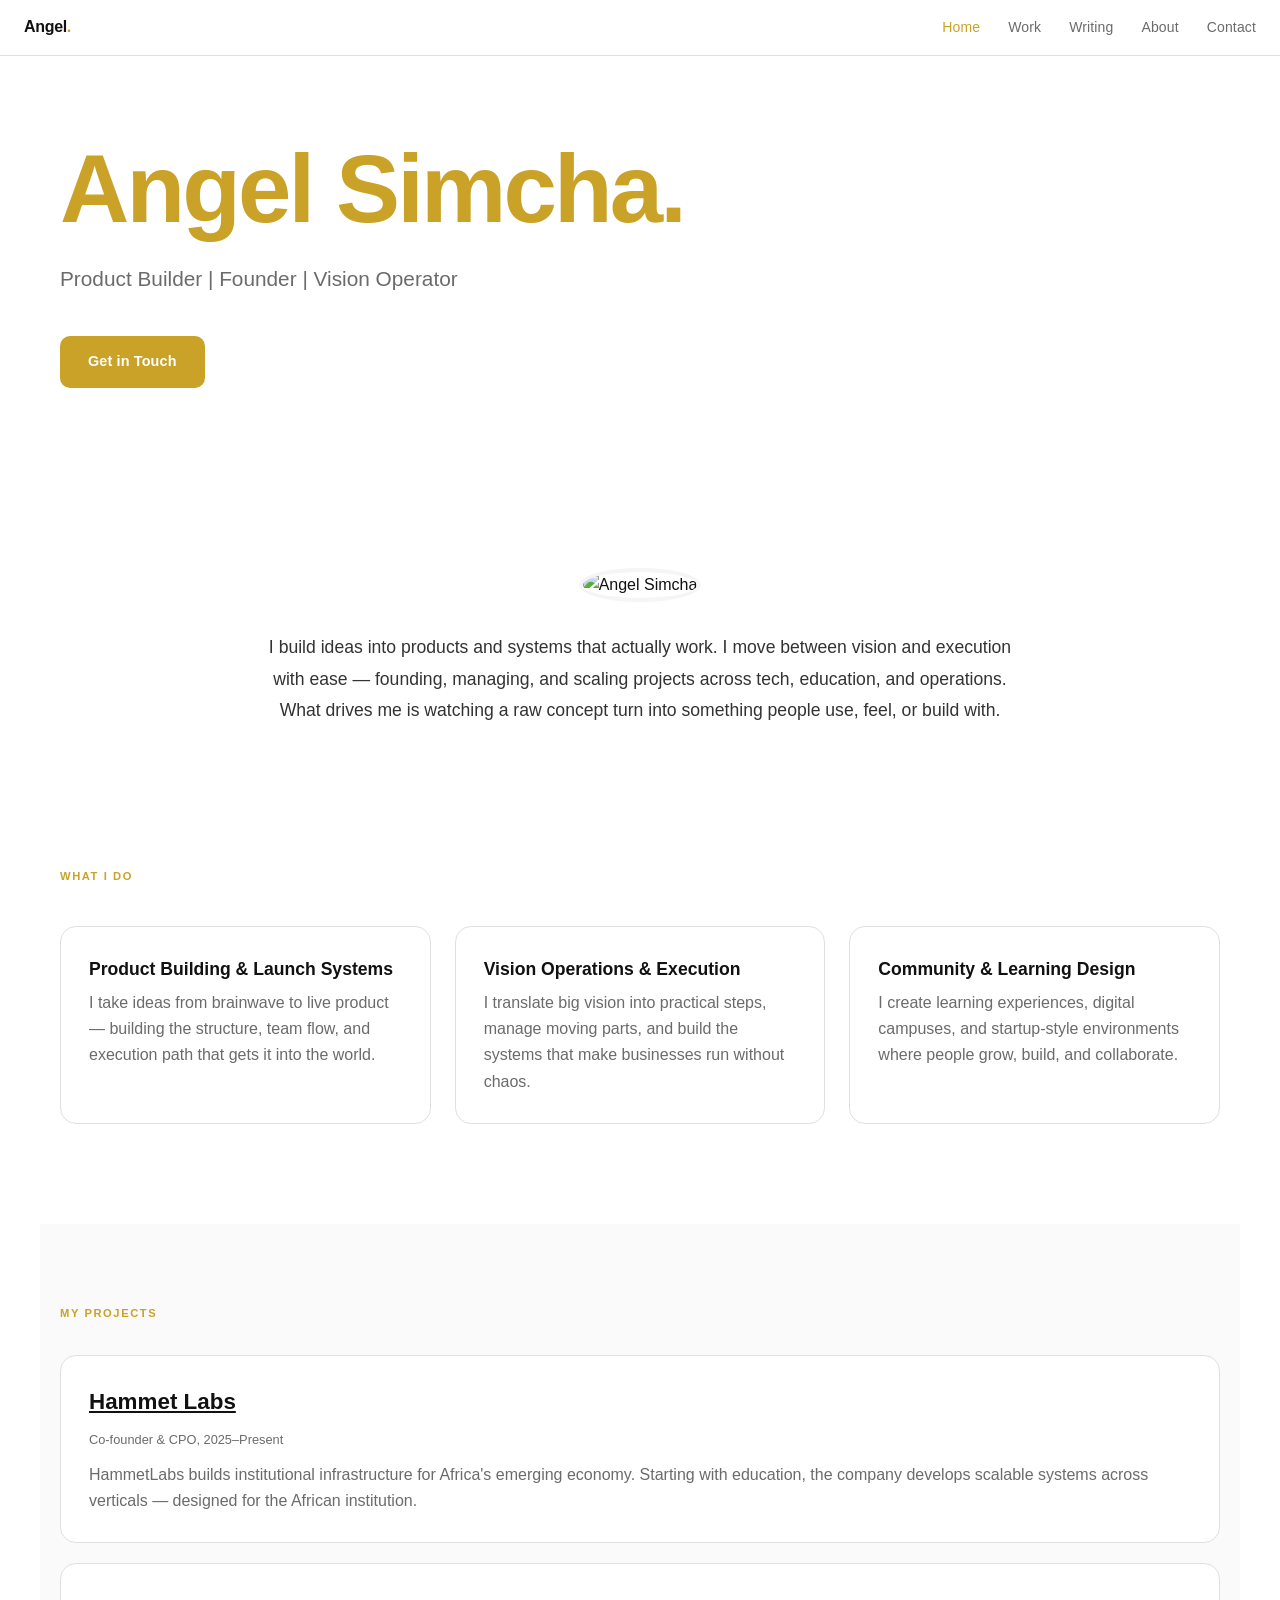
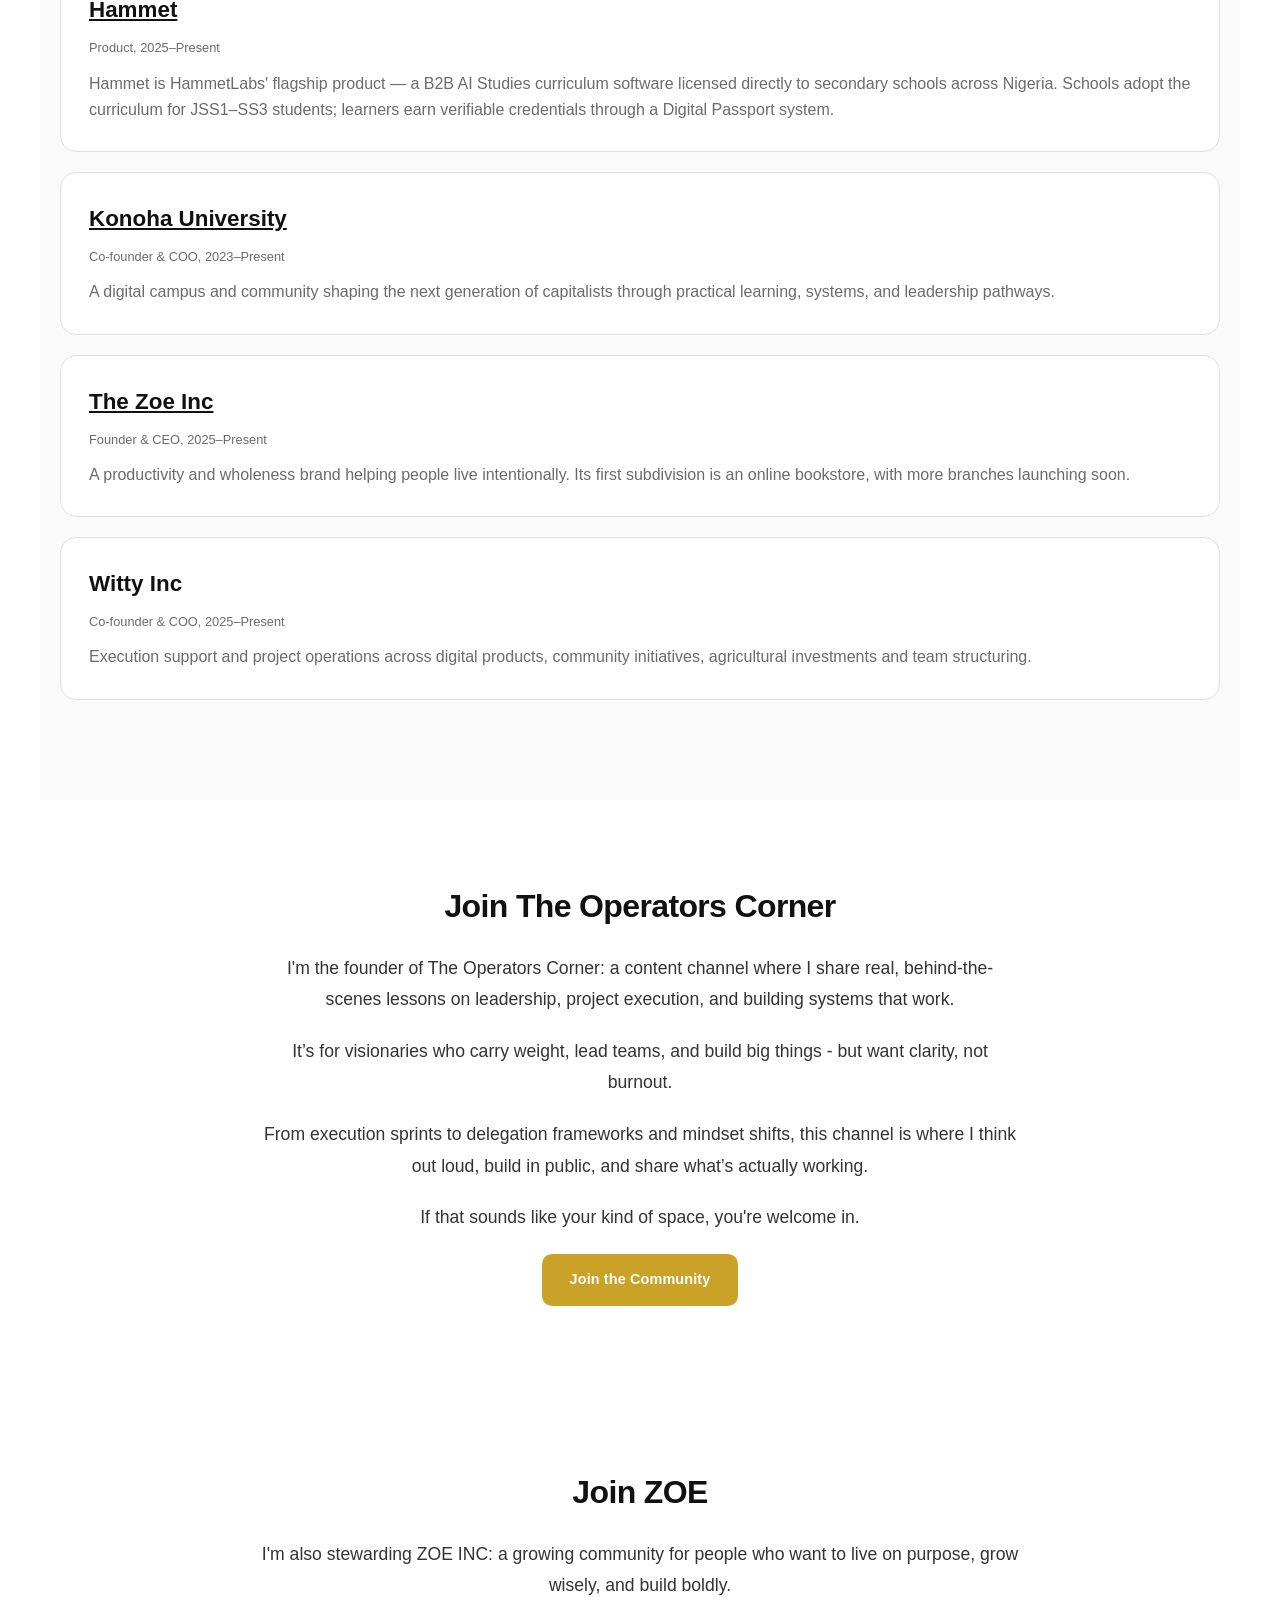
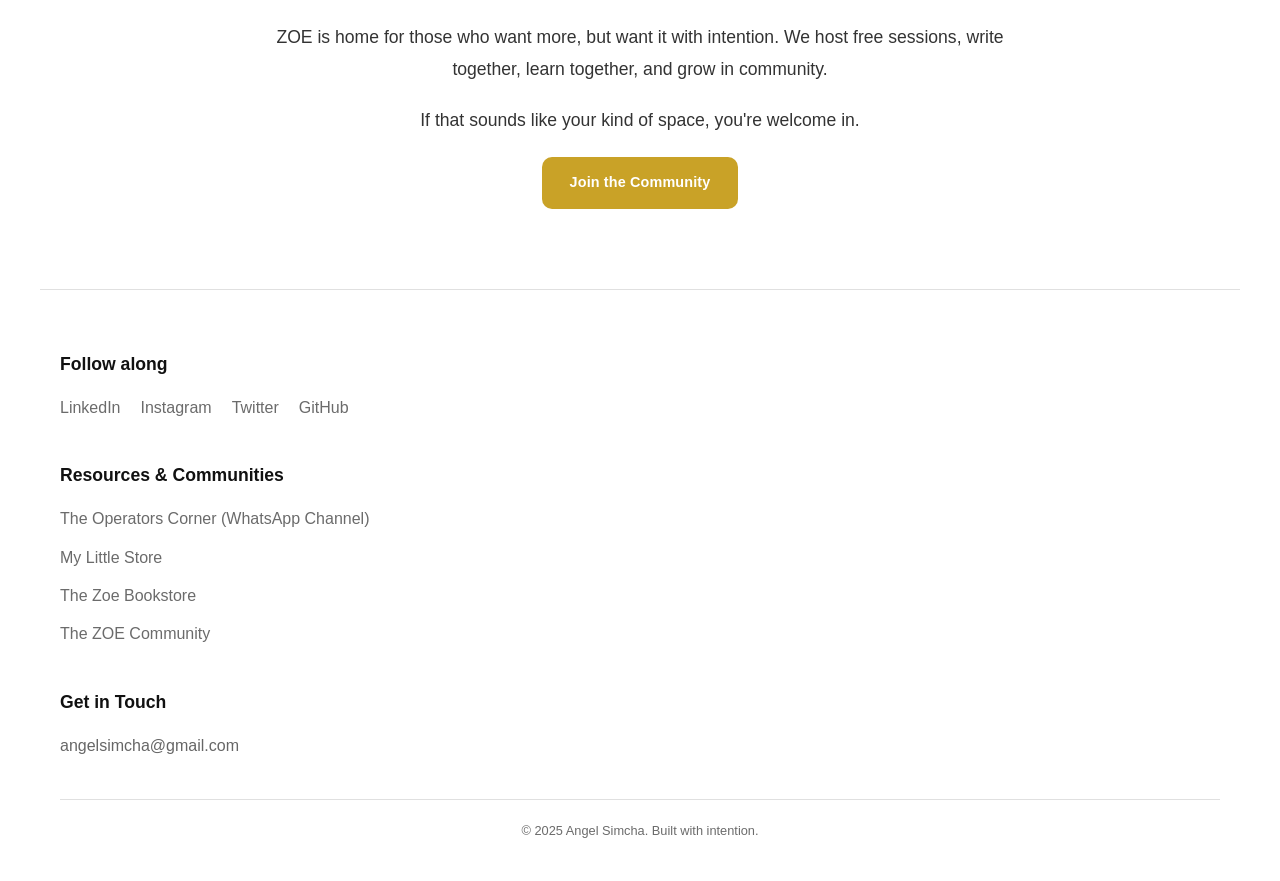
==== commit 7dcd32ea: "Update index.html" ====
--- a/index.html
+++ b/index.html
@@ -5,310 +5,6 @@
     <meta name="viewport" content="width=device-width, initial-scale=1.0">
     <title>Angel Simcha - Product Builder | Founder | Vision Operator</title>
     <link rel="stylesheet" href="style.css" />
-    <style>
-        /* === RESET === */
-        * {
-            margin: 0;
-            padding: 0;
-            box-sizing: border-box;
-        }
-
-        /* === GLOBAL STYLES === */
-        body {
-            font-family: -apple-system, BlinkMacSystemFont, 'Segoe UI', 'Inter', Arial, sans-serif;
-            line-height: 1.6;
-            color: #000000;
-            background-color: #FFFFFF;
-        }
-
-        a {
-            text-decoration: none;
-            color: inherit;
-        }
-
-        /* === HEADER / NAVIGATION === */
-        header {
-            padding: 40px 20px;
-            max-width: 1200px;
-            margin: 0 auto;
-        }
-
-        .logo {
-            font-size: 20px;
-            font-weight: 600;
-            letter-spacing: -0.5px;
-        }
-
-        /* === HERO SECTION === */
-        .hero {
-            padding: 80px 20px 120px;
-            max-width: 1200px;
-            margin: 0 auto;
-        }
-
-        .hero h1 {
-            font-size: clamp(48px, 10vw, 96px);
-            font-weight: 700;
-            line-height: 1.1;
-            margin-bottom: 20px;
-            letter-spacing: -2px;
-            color: #C9A227;
-        }
-
-        .hero .tagline {
-            font-size: clamp(18px, 3vw, 24px);
-            color: #666;
-            margin-bottom: 40px;
-        }
-
-        .cta-button {
-            display: inline-block;
-            background-color: #C9A227;
-            color: #fff;
-            padding: 16px 40px;
-            border-radius: 8px;
-            font-size: 16px;
-            font-weight: 500;
-            transition: transform 0.2s, opacity 0.2s;
-        }
-
-        .cta-button:hover {
-            transform: translateY(-2px);
-            opacity: 0.9;
-        }
-
-        /* === ABOUT SECTION === */
-        .about {
-            padding: 60px 20px;
-            max-width: 800px;
-            margin: 0 auto;
-            text-align: center;
-        }
-
-        .about-image {
-            width: 200px;
-            height: 200px;
-            border-radius: 50%;
-            object-fit: cover;
-            margin-bottom: 30px;
-            border: 4px solid #f0f0f0;
-        }
-
-        .about p {
-            font-size: 18px;
-            line-height: 1.8;
-            color: #333;
-        }
-
-        /* === WHAT I DO SECTION === */
-        .what-i-do {
-            padding: 80px 20px;
-            max-width: 1200px;
-            margin: 0 auto;
-        }
-
-        .section-title {
-            font-size: 14px;
-            font-weight: 600;
-            letter-spacing: 2px;
-            text-transform: uppercase;
-            margin-bottom: 40px;
-            color: #C9A227;
-        }
-
-        .services-grid {
-            display: grid;
-            grid-template-columns: repeat(auto-fit, minmax(300px, 1fr));
-            gap: 40px;
-            margin-top: 40px;
-        }
-
-        .service-card {
-            padding: 30px;
-            border: 1px solid #e0e0e0;
-            border-radius: 12px;
-            transition: transform 0.2s, box-shadow 0.2s;
-        }
-
-        .service-card:hover {
-            transform: translateY(-4px);
-            box-shadow: 0 8px 20px rgba(0,0,0,0.08);
-        }
-
-        .service-card h3 {
-            font-size: 20px;
-            margin-bottom: 12px;
-            font-weight: 600;
-        }
-
-        .service-card p {
-            color: #666;
-            font-size: 16px;
-            line-height: 1.6;
-        }
-
-        /* === PROJECTS SECTION === */
-        .projects {
-            padding: 80px 20px;
-            max-width: 1200px;
-            margin: 0 auto;
-            background-color: #fafafa;
-        }
-
-        .project-item {
-            padding: 40px;
-            margin-bottom: 30px;
-            background-color: #fff;
-            border-radius: 12px;
-            border: 1px solid #e0e0e0;
-        }
-
-        .project-item h3 {
-            font-size: 24px;
-            margin-bottom: 8px;
-        }
-
-        .project-year {
-            color: #999;
-            font-size: 14px;
-            margin-bottom: 12px;
-        }
-
-        .project-item p {
-            color: #666;
-            font-size: 16px;
-            line-height: 1.6;
-        }
-
-        .project-item a {
-            color:inherit;
-            text-decoration: none;
-        }
-
-        .project-item a:hover {
-            text-decoration: underline; /* or leave blank*/
-        }
-
-        .animate-card {
-    opacity: 0;
-    transform: translateX(50px);
-    transition: all 0.6s ease-out;
-        }
-
-       .animate-card.show {
-    opacity: 1;
-    transform: translateX(0);
-       }
-    
-
-        /* === ZOE COMMUNITY SECTION === */
-        .zoe-section {
-            padding: 80px 20px;
-            max-width: 800px;
-            margin: 0 auto;
-            text-align: center;
-        }
-
-        .zoe-section h2 {
-            font-size: 32px;
-            margin-bottom: 20px;
-        }
-
-        .zoe-section p {
-            font-size: 18px;
-            line-height: 1.8;
-            color: #333;
-            margin-bottom: 30px;
-        }
-
-        .zoe-button {
-            display: inline-block;
-            background-color: #C9A227;
-            color: #fff;
-            padding: 14px 32px;
-            border-radius: 8px;
-            font-size: 16px;
-            font-weight: 500;
-            margin-top: 20px;
-        }
-
-        /* === FOOTER === */
-        footer {
-            padding: 60px 20px 40px;
-            max-width: 1200px;
-            margin: 0 auto;
-            border-top: 1px solid #e0e0e0;
-        }
-
-        .footer-section {
-            margin-bottom: 40px;
-        }
-
-        .footer-title {
-            font-size: 18px;
-            font-weight: 600;
-            margin-bottom: 16px;
-        }
-
-        .social-links {
-            display: flex;
-            gap: 20px;
-            flex-wrap: wrap;
-        }
-
-        .social-links a {
-            color: #666;
-            transition: color 0.2s;
-        }
-
-        .social-links a:hover {
-            color: #000;
-        }
-
-        .footer-links {
-            display: flex;
-            flex-direction: column;
-            gap: 12px;
-        }
-
-        .footer-links a {
-            color: #666;
-            font-size: 16px;
-            transition: color 0.2s;
-        }
-
-        .footer-links a:hover {
-            color: #000;
-        }
-
-        .copyright {
-            text-align: center;
-            color: #999;
-            font-size: 14px;
-            margin-top: 40px;
-            padding-top: 20px;
-            border-top: 1px solid #e0e0e0;
-        }
-
-        /* === MOBILE RESPONSIVE === */
-        @media (max-width: 768px) {
-            .hero {
-                padding: 60px 20px 80px;
-            }
-
-            .hero h1 {
-                font-size: 48px;
-            }
-
-            .services-grid {
-                grid-template-columns: 1fr;
-            }
-
-            .social-links {
-                flex-direction: column;
-            }
-        }
-    </style>
 </head>
 <body>
     <nav>
--- a/style.css
+++ b/style.css
@@ -7,6 +7,7 @@
   --border: #e0e0e0;
   --white: #ffffff;
   --max: 680px;
+  --max-wide: 1200px;
   --radius: 16px;
 }
 
@@ -15,12 +16,14 @@
 html { scroll-behavior: smooth; }
 
 body {
-  font-family: 'DM Sans', Georgia, sans-serif;
+  font-family: 'DM Sans', -apple-system, BlinkMacSystemFont, 'Segoe UI', Arial, sans-serif;
   background: var(--white);
   color: var(--black);
   line-height: 1.65;
   -webkit-font-smoothing: antialiased;
 }
+
+a { text-decoration: none; color: inherit; }
 
 /* ─── NAV ─── */
 nav {
@@ -72,10 +75,17 @@
   padding: 0 24px;
 }
 
+.container-wide {
+  max-width: var(--max-wide);
+  margin: 0 auto;
+  padding: 0 20px;
+}
+
 section { padding: 72px 0; }
 
 /* ─── SECTION LABEL ─── */
-.label {
+.label,
+.section-title {
   font-size: 0.7rem;
   font-weight: 600;
   letter-spacing: 0.14em;
@@ -111,20 +121,29 @@
 p { color: var(--gray); font-size: 1rem; }
 
 /* ─── CARD ─── */
-.card {
+.card,
+.service-card,
+.project-item {
   border: 1px solid var(--border);
   border-radius: var(--radius);
   padding: 28px;
   margin-bottom: 20px;
   background: var(--white);
-  transition: border-color 0.2s;
-}
-
-.card:hover { border-color: var(--accent); }
+  transition: border-color 0.2s, transform 0.2s, box-shadow 0.2s;
+}
+
+.card:hover,
+.service-card:hover,
+.project-item:hover {
+  border-color: var(--accent);
+  transform: translateY(-3px);
+  box-shadow: 0 8px 20px rgba(0,0,0,0.06);
+}
 
 .card a { text-decoration: underline; color: var(--black); }
 
-.card-meta {
+.card-meta,
+.project-year {
   font-size: 0.8rem;
   color: var(--gray);
   margin-bottom: 12px;
@@ -145,7 +164,9 @@
 }
 
 /* ─── BUTTON ─── */
-.btn {
+.btn,
+.cta-button,
+.zoe-button {
   display: inline-block;
   background: var(--accent);
   color: var(--white);
@@ -156,11 +177,16 @@
   text-decoration: none;
   border: none;
   cursor: pointer;
-  transition: opacity 0.2s;
+  transition: opacity 0.2s, transform 0.2s;
   letter-spacing: 0.01em;
 }
 
-.btn:hover { opacity: 0.85; }
+.btn:hover,
+.cta-button:hover,
+.zoe-button:hover {
+  opacity: 0.85;
+  transform: translateY(-2px);
+}
 
 .btn-outline {
   background: transparent;
@@ -177,19 +203,150 @@
   margin: 0;
 }
 
+/* ─── HERO (home page) ─── */
+.hero {
+  padding: 80px 20px 120px;
+  max-width: var(--max-wide);
+  margin: 0 auto;
+}
+
+.hero h1 {
+  font-size: clamp(48px, 10vw, 96px);
+  font-weight: 700;
+  line-height: 1.1;
+  margin-bottom: 20px;
+  letter-spacing: -0.03em;
+  color: var(--accent);
+}
+
+.hero .tagline {
+  font-size: clamp(1rem, 3vw, 1.3rem);
+  color: var(--gray);
+  margin-bottom: 40px;
+}
+
+/* ─── ABOUT SECTION ─── */
+.about {
+  padding: 60px 20px;
+  max-width: 800px;
+  margin: 0 auto;
+  text-align: center;
+}
+
+.about-image {
+  width: 200px;
+  height: 200px;
+  border-radius: 50%;
+  object-fit: cover;
+  margin-bottom: 30px;
+  border: 4px solid var(--light);
+}
+
+.about p {
+  font-size: 1.1rem;
+  line-height: 1.8;
+  color: #333;
+}
+
+/* ─── WHAT I DO / SERVICES ─── */
+.what-i-do {
+  padding: 80px 20px;
+  max-width: var(--max-wide);
+  margin: 0 auto;
+}
+
+.services-grid {
+  display: grid;
+  grid-template-columns: repeat(auto-fit, minmax(300px, 1fr));
+  gap: 24px;
+  margin-top: 40px;
+}
+
+/* ─── PROJECTS SECTION ─── */
+.projects {
+  padding: 80px 20px;
+  max-width: var(--max-wide);
+  margin: 0 auto;
+  background-color: #fafafa;
+}
+
+.project-item h3 {
+  font-size: 1.4rem;
+  margin-bottom: 8px;
+}
+
+.project-item a:hover { text-decoration: underline; }
+
+/* ─── ZOE SECTION ─── */
+.zoe-section {
+  padding: 80px 20px;
+  max-width: 800px;
+  margin: 0 auto;
+  text-align: center;
+}
+
+.zoe-section h2 {
+  font-size: 2rem;
+  margin-bottom: 20px;
+}
+
+.zoe-section p {
+  font-size: 1.1rem;
+  line-height: 1.8;
+  color: #333;
+  margin-bottom: 20px;
+}
+
 /* ─── FOOTER ─── */
 footer {
-  padding: 40px 24px;
+  padding: 60px 20px 40px;
+  max-width: var(--max-wide);
+  margin: 0 auto;
+  border-top: 1px solid var(--border);
+}
+
+.footer-section { margin-bottom: 40px; }
+
+.footer-title {
+  font-size: 1.1rem;
+  font-weight: 600;
+  color: var(--black);
+  margin-bottom: 16px;
+}
+
+.social-links {
+  display: flex;
+  gap: 20px;
+  flex-wrap: wrap;
+}
+
+.social-links a,
+.footer-links a {
+  color: var(--gray);
+  font-size: 1rem;
+  transition: color 0.2s;
+}
+
+.social-links a:hover,
+.footer-links a:hover { color: var(--black); }
+
+.footer-links {
+  display: flex;
+  flex-direction: column;
+  gap: 12px;
+}
+
+.copyright {
   text-align: center;
+  color: var(--gray);
   font-size: 0.8rem;
-  color: var(--gray);
+  margin-top: 40px;
+  padding-top: 20px;
   border-top: 1px solid var(--border);
 }
 
 /* ─── FORM ─── */
-.form-group {
-  margin-bottom: 20px;
-}
+.form-group { margin-bottom: 20px; }
 
 label {
   display: block;
@@ -217,7 +374,26 @@
 
 input:focus, textarea:focus { border-color: var(--accent); }
 
+/* ─── ANIMATE CARD (scroll-in from right) ─── */
+.animate-card {
+  opacity: 0;
+  transform: translateX(50px);
+  transition: opacity 0.6s ease-out, transform 0.6s ease-out;
+}
+
+.animate-card.show {
+  opacity: 1;
+  transform: translateX(0);
+}
+
 /* ─── MOBILE ─── */
+@media (max-width: 768px) {
+  .hero { padding: 60px 20px 80px; }
+  .hero h1 { font-size: 48px; }
+  .services-grid { grid-template-columns: 1fr; }
+  .social-links { flex-direction: column; }
+}
+
 @media (max-width: 600px) {
   nav ul { gap: 18px; }
   nav ul a { font-size: 0.8rem; }
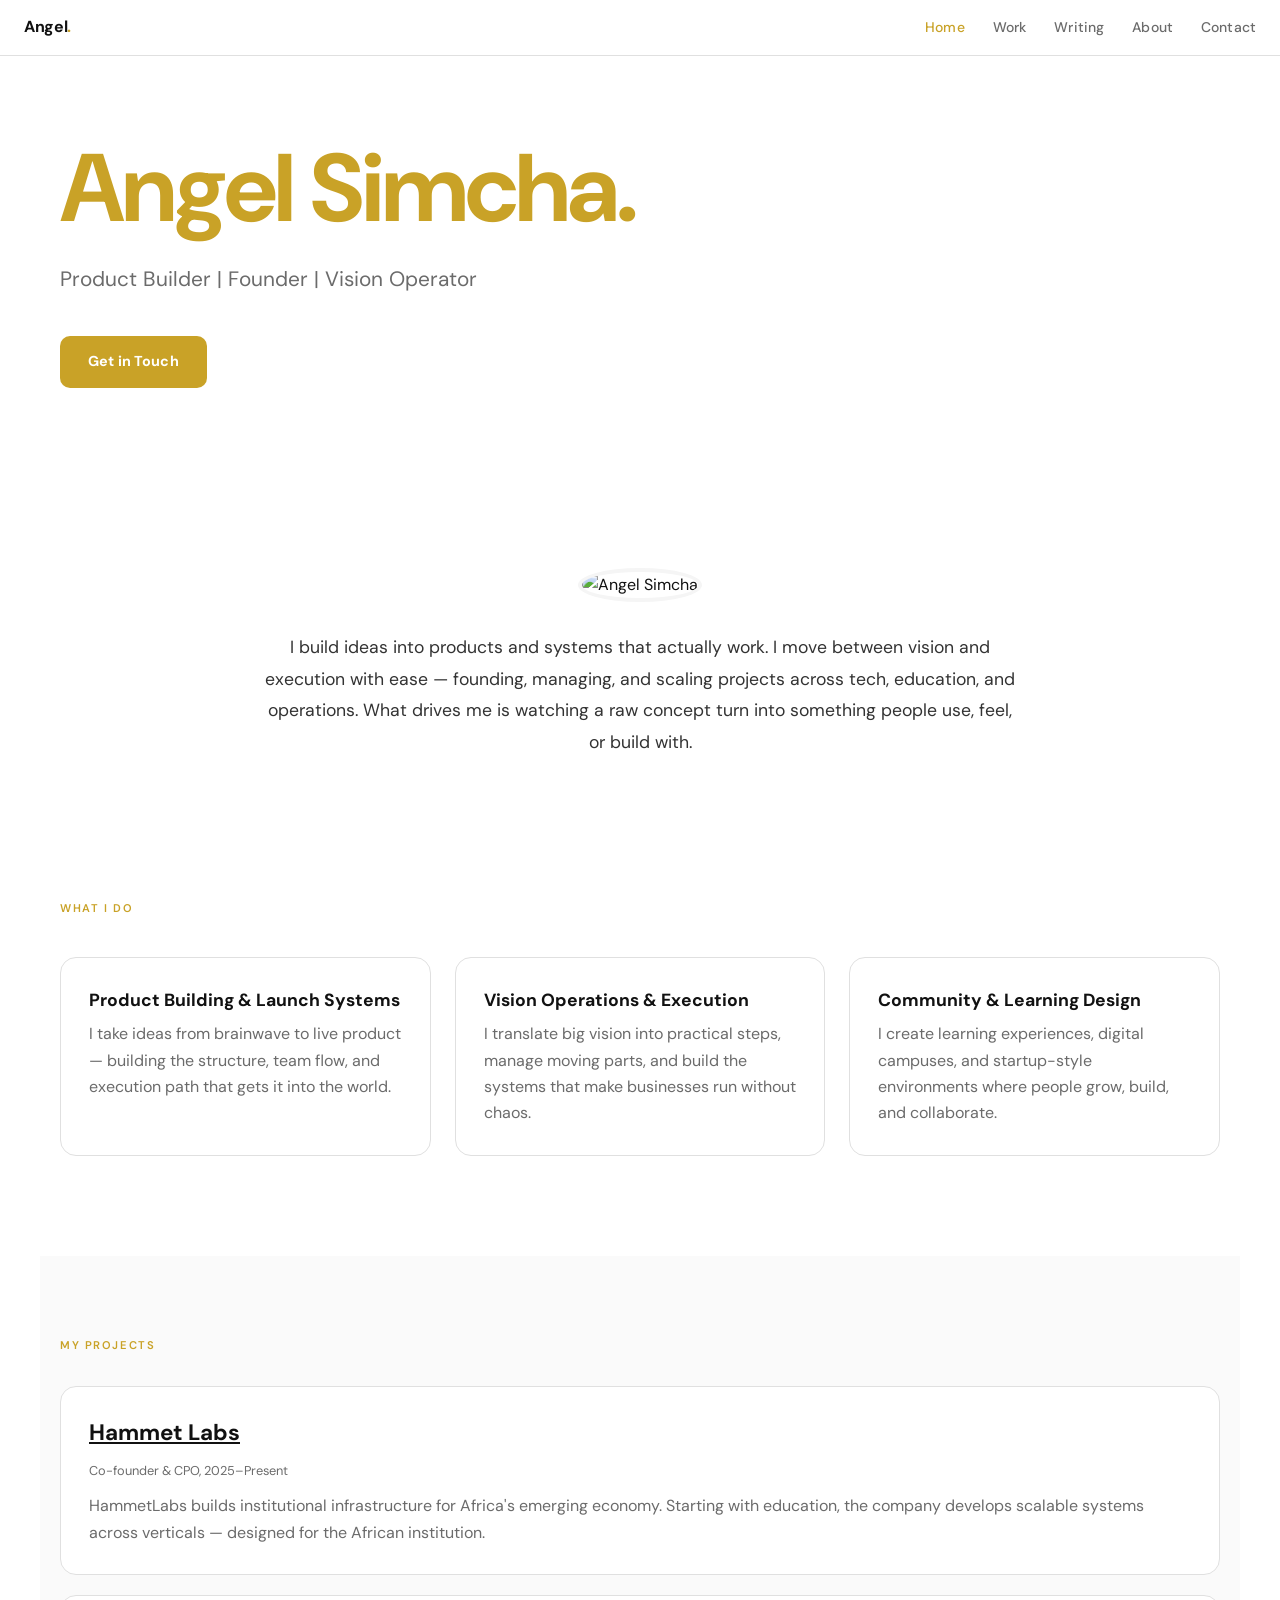
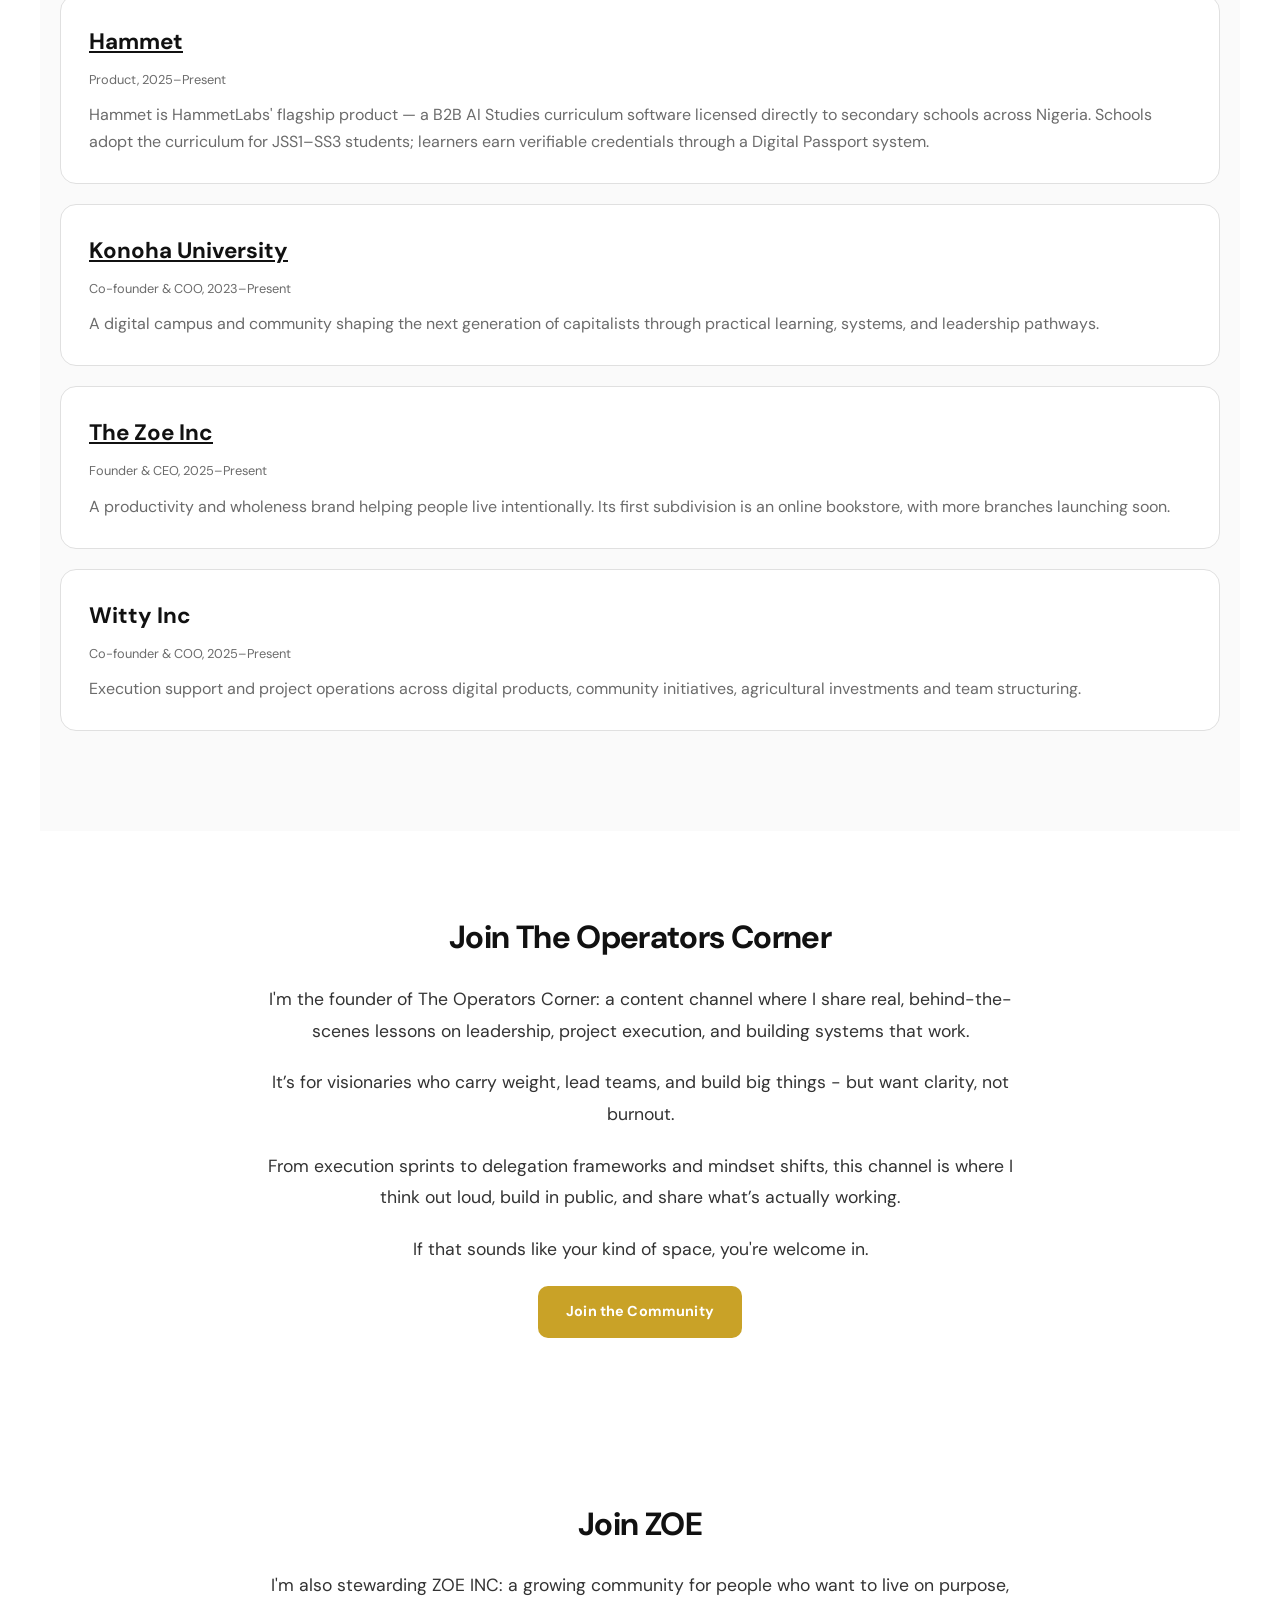
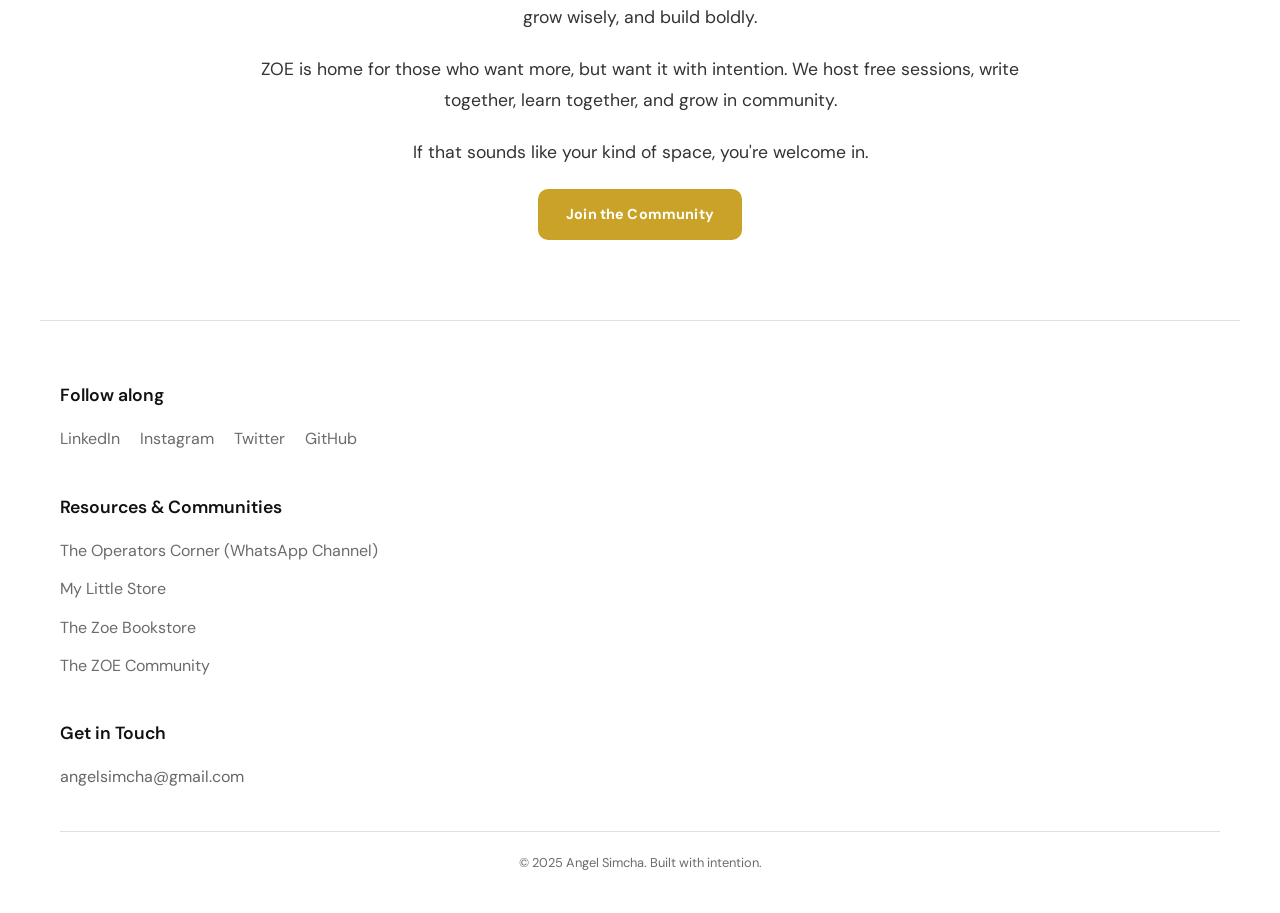
==== commit 39f248dd: "Update index.html" ====
--- a/index.html
+++ b/index.html
@@ -4,6 +4,8 @@
     <meta charset="UTF-8">
     <meta name="viewport" content="width=device-width, initial-scale=1.0">
     <title>Angel Simcha - Product Builder | Founder | Vision Operator</title>
+    <link rel="preconnect" href="https://fonts.googleapis.com" />
+    <link href="https://fonts.googleapis.com/css2?family=DM+Sans:wght@400;500;700;800&display=swap" rel="stylesheet" />
     <link rel="stylesheet" href="style.css" />
 </head>
 <body>
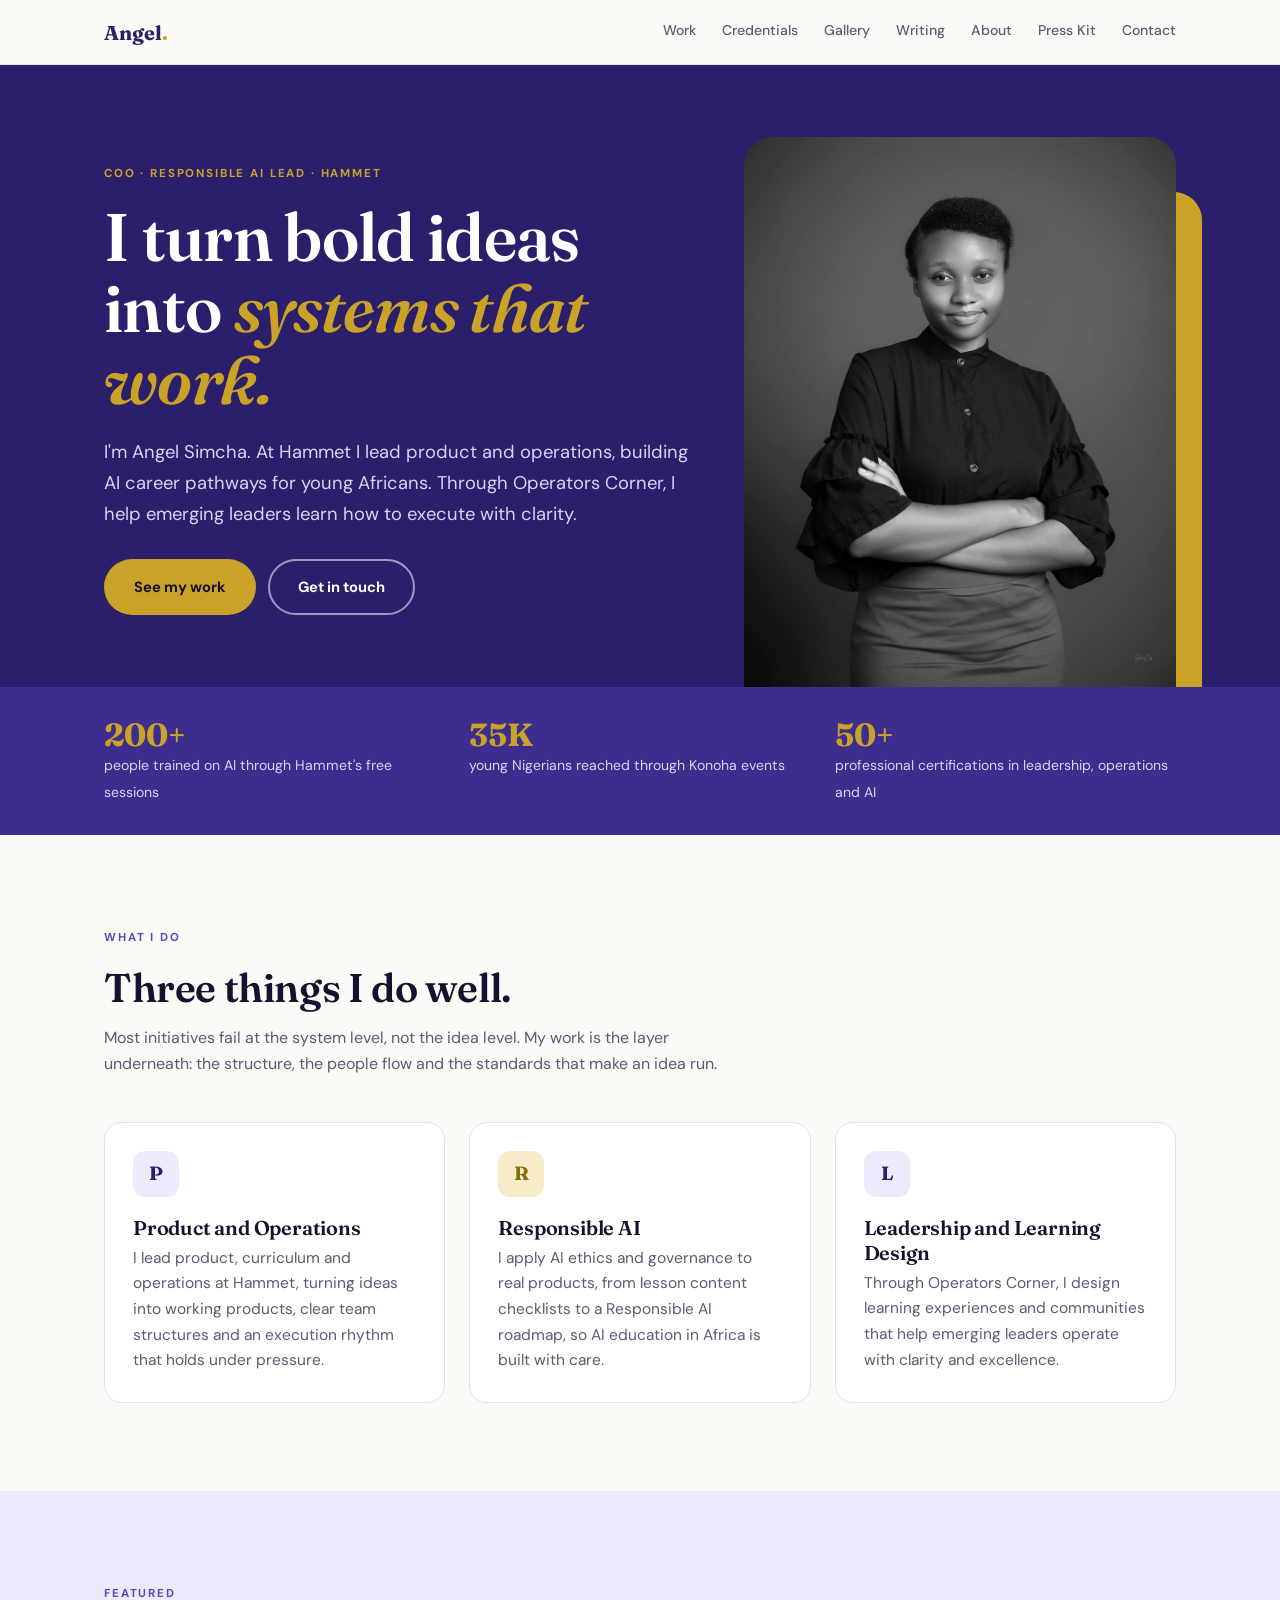
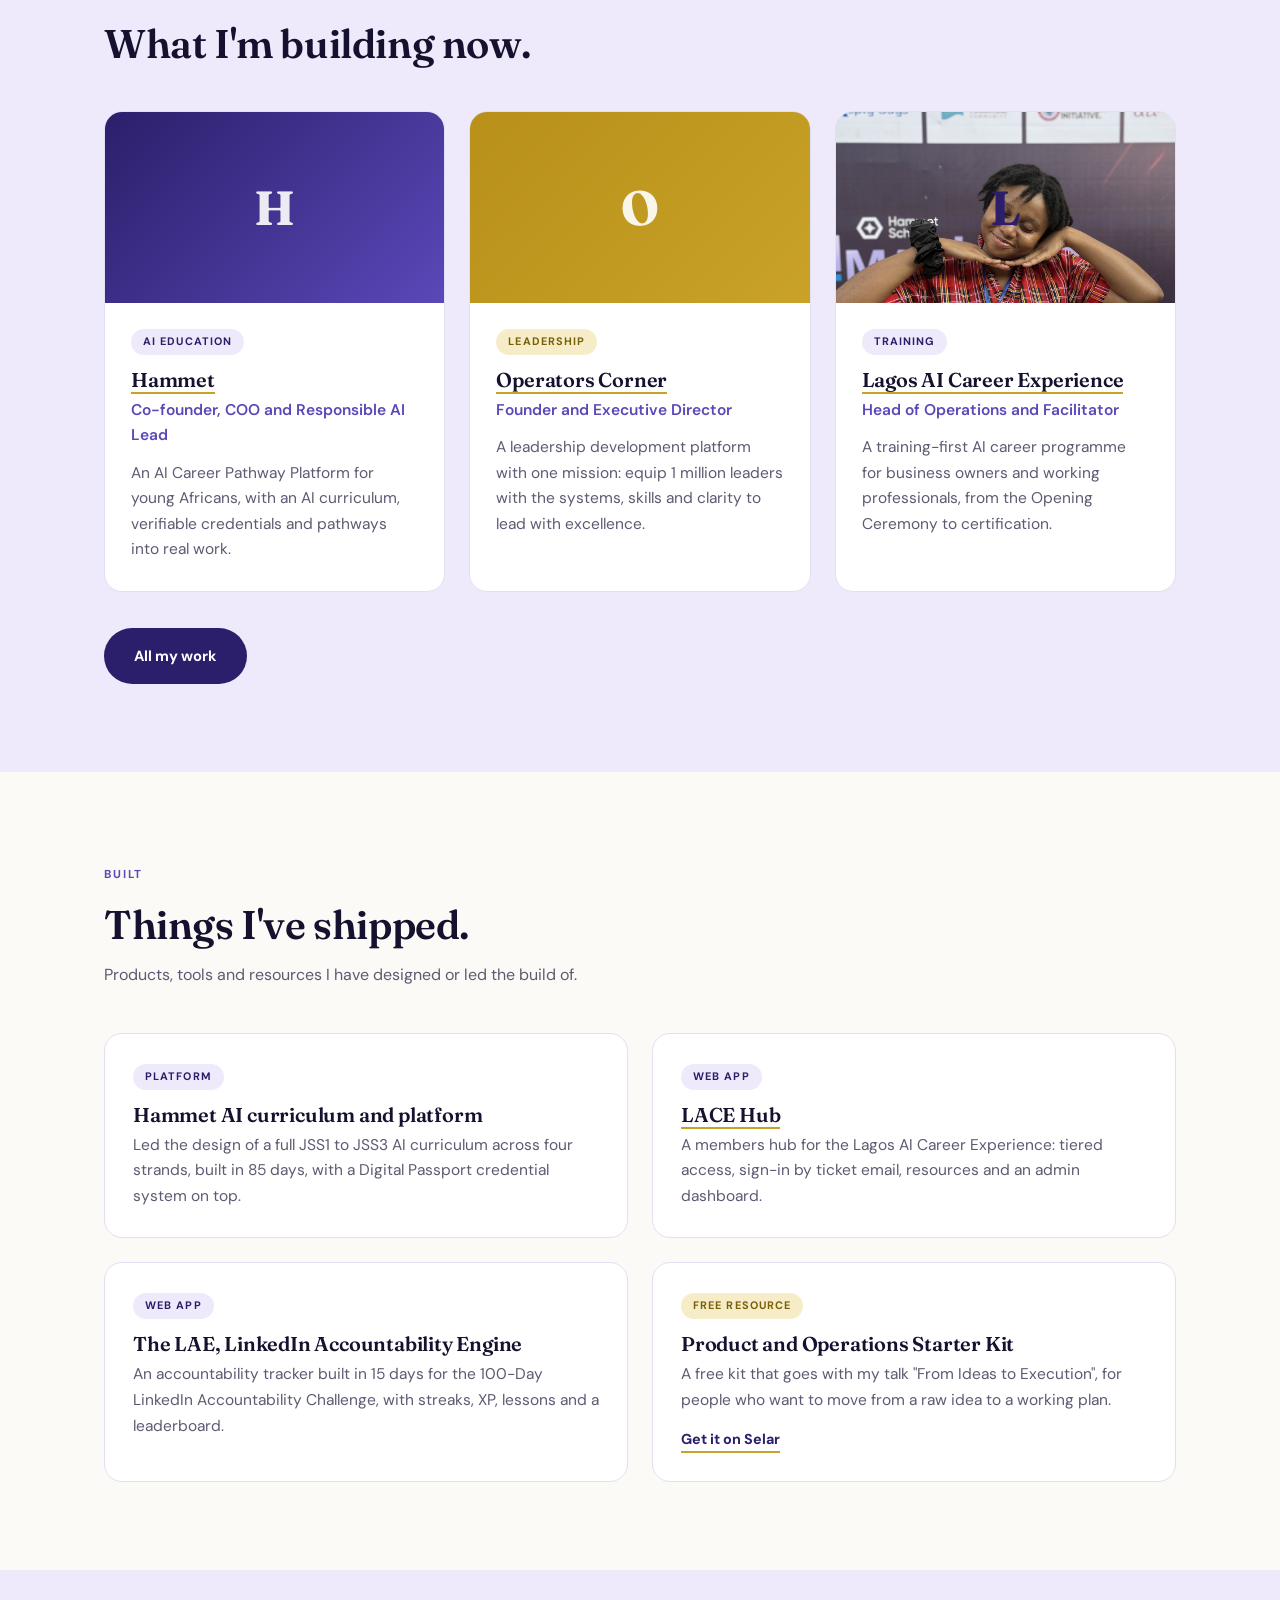
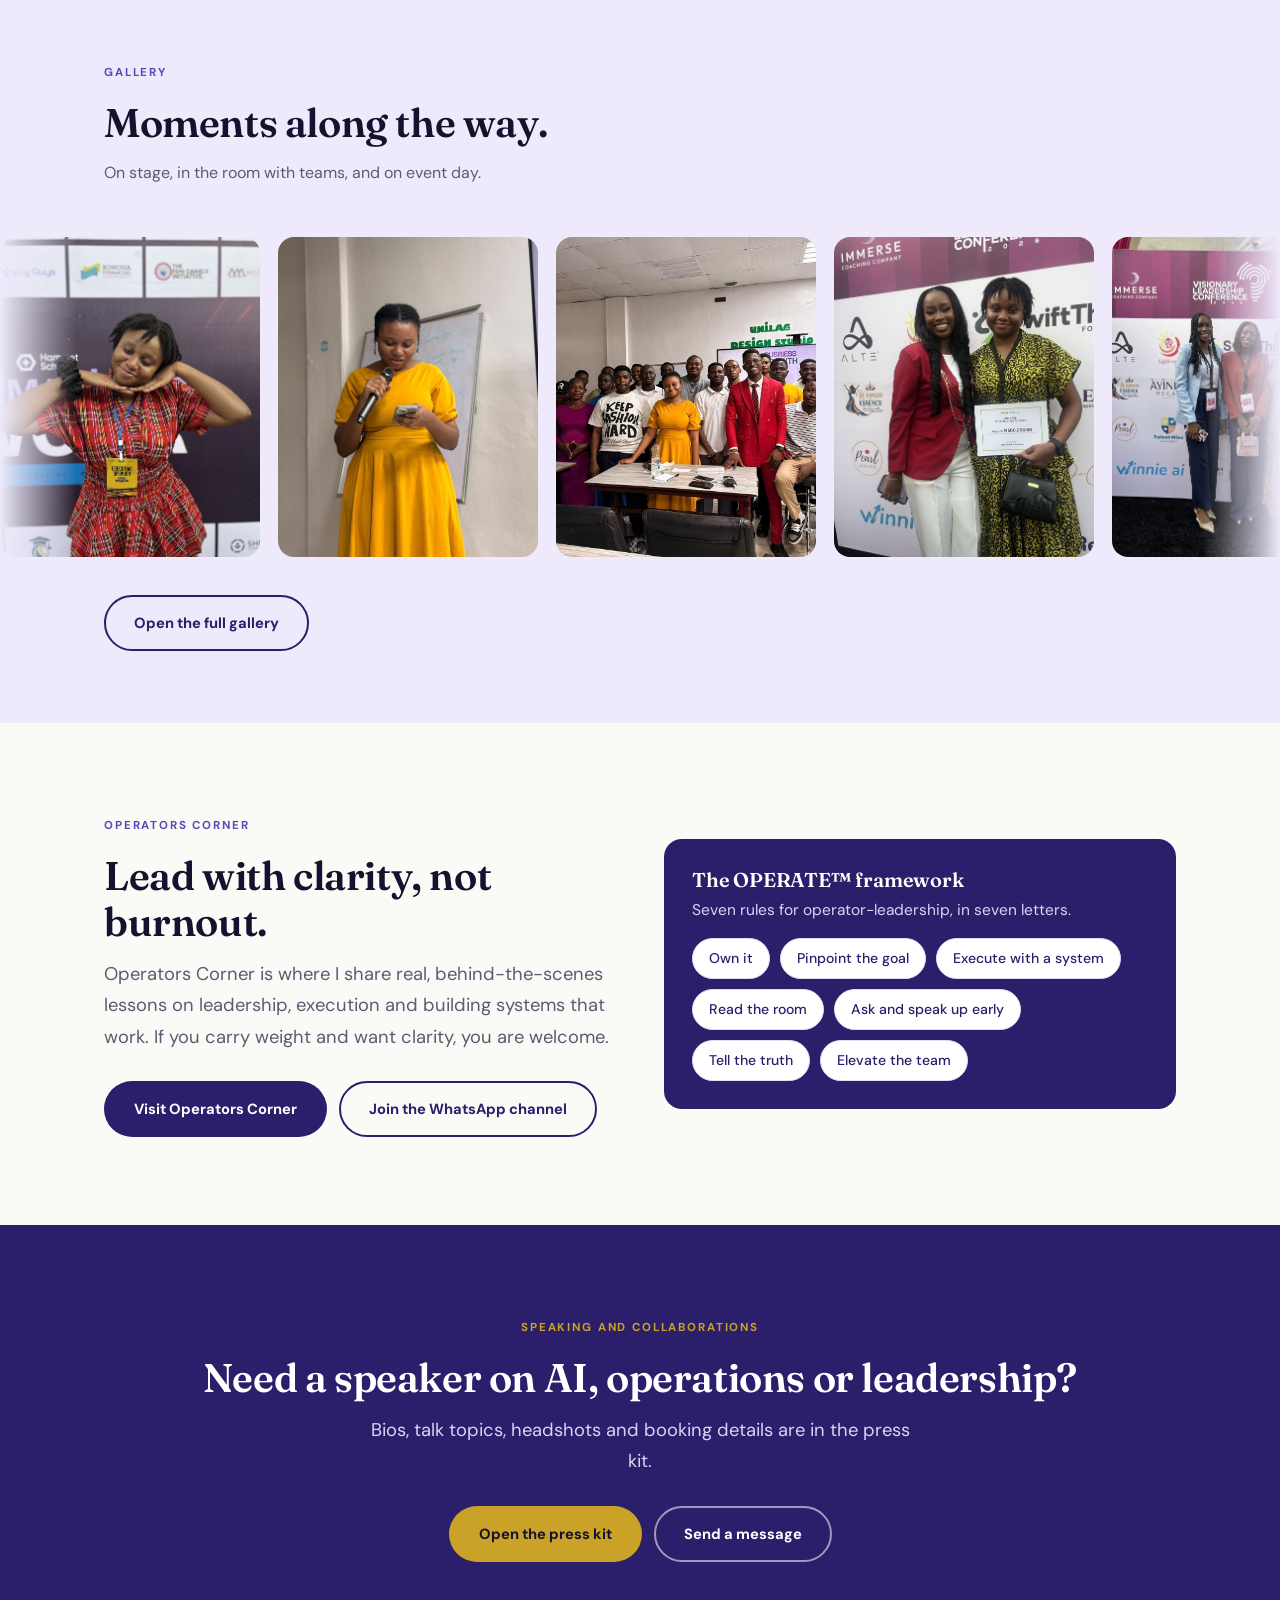
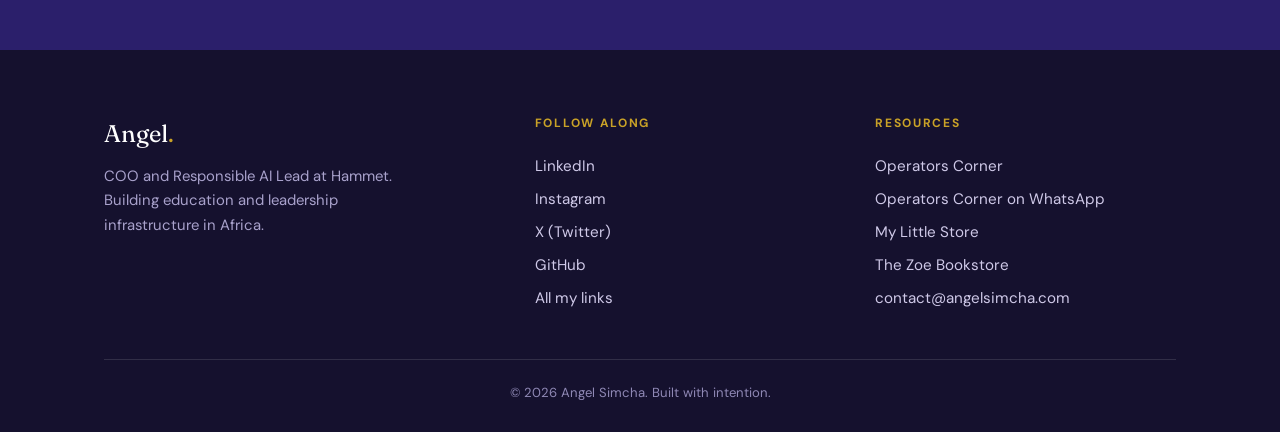
==== commit a8214353: "2026 updates" ====
--- a/index.html
+++ b/index.html
@@ -1,178 +1,226 @@
 <!DOCTYPE html>
-<html lang="en">
+<html lang="en" class="no-js">
 <head>
-    <meta charset="UTF-8">
-    <meta name="viewport" content="width=device-width, initial-scale=1.0">
-    <title>Angel Simcha - Product Builder | Founder | Vision Operator</title>
-    <link rel="preconnect" href="https://fonts.googleapis.com" />
-    <link href="https://fonts.googleapis.com/css2?family=DM+Sans:wght@400;500;700;800&display=swap" rel="stylesheet" />
-    <link rel="stylesheet" href="style.css" />
+  <meta charset="UTF-8" />
+  <meta name="viewport" content="width=device-width, initial-scale=1.0" />
+  <title>Angel Simcha | COO and Responsible AI Lead</title>
+  <meta name="description" content="Angel Simcha is COO and Responsible AI Lead at Hammet, leading product and operations, and founder of Operators Corner, a leadership development platform." />
+  <link rel="canonical" href="https://angelsimcha.com/" />
+  <meta property="og:type" content="website" />
+  <meta property="og:title" content="Angel Simcha | COO and Responsible AI Lead" />
+  <meta property="og:description" content="I turn bold ideas into systems that work. Product, operations and responsible AI, built for Africa." />
+  <meta property="og:url" content="https://angelsimcha.com/" />
+  <meta property="og:image" content="https://angelsimcha.com/images/angel-portrait.jpg" />
+  <meta name="twitter:card" content="summary_large_image" />
+  <link rel="icon" href="favicon.svg" type="image/svg+xml" />
+  <link rel="preconnect" href="https://fonts.googleapis.com" />
+  <link rel="preconnect" href="https://fonts.gstatic.com" crossorigin />
+  <link href="https://fonts.googleapis.com/css2?family=DM+Sans:wght@400;500;700&family=Fraunces:ital,wght@0,600;0,700;1,600&display=swap" rel="stylesheet" />
+  <link rel="stylesheet" href="style.css" />
+  <script>document.documentElement.classList.remove('no-js');</script>
+  <script type="application/ld+json">
+  {
+    "@context": "https://schema.org",
+    "@type": "Person",
+    "name": "Angel Simcha",
+    "alternateName": "Chiagoziem Angel Nwafor",
+    "url": "https://angelsimcha.com",
+    "jobTitle": "Chief Operating Officer and Responsible AI Lead",
+    "worksFor": { "@type": "Organization", "name": "Hammet" },
+    "sameAs": [
+      "https://www.linkedin.com/in/angel-nwafor",
+      "https://instagram.com/theangelsimcha",
+      "https://x.com/theangelsimcha",
+      "https://github.com/Chiagoziem-Angel"
+    ]
+  }
+  </script>
 </head>
 <body>
-    <nav>
-  <a href="index.html" class="logo">Angel<span style="color:#C9A227">.</span></a>
-  <ul>
-    <li><a href="index.html" class="active">Home</a></li>
-    <li><a href="work.html">Work</a></li>
-    <li><a href="writing.html">Writing</a></li>
-    <li><a href="about.html">About</a></li>
-    <li><a href="contact.html">Contact</a></li>
-  </ul>
-</nav>
-    <!-- HEADER / NAVIGATION 
-    <header>
-        <div class="logo">Angel Simcha</div>
-    </header>
-     -->
-
-    <!-- HERO SECTION -->
-    <section class="hero">
-        <h1>Angel Simcha.</h1>
-        <p class="tagline">Product Builder | Founder | Vision Operator</p>
-        <a href="https://www.linkedin.com/in/angelnwafor?utm_source=share&utm_campaign=share_via&utm_content=profile&utm_medium=android_app" target="_blank" class="cta-button">Get in Touch</a>
-    </section>
-
-    <!-- ABOUT SECTION -->
-    <section class="about">
-        <!-- 
-        UNCOMMENT THIS SECTION WHEN YOU HAVE YOUR PHOTO:Replace YOUR-IMAGE-URL with your actual image link (from Imgur or GitHub)
-        -->
-        <img src="https://raw.githubusercontent.com/Chiagoziem-Angel/angelsimcha/main/IMG_20251015_205403_607.jpg" alt="Angel Simcha" class="about-image">
-        
-        <p>I build ideas into products and systems that actually work. I move between vision and execution with ease — founding, managing, and scaling projects across tech, education, and operations. What drives me is watching a raw concept turn into something people use, feel, or build with.</p>
-    </section>
-
-    <!-- WHAT I DO SECTION -->
-    <section class="what-i-do">
-        <h2 class="section-title">What I Do</h2>
-        
-        <div class="services-grid animate-card">
-            <div class="service-card">
-                <h3>Product Building & Launch Systems</h3>
-                <p>I take ideas from brainwave to live product — building the structure, team flow, and execution path that gets it into the world.</p>
-            </div>
-
-            <div class="service-card animate-card">
-                <h3>Vision Operations & Execution</h3>
-                <p>I translate big vision into practical steps, manage moving parts, and build the systems that make businesses run without chaos.</p>
-            </div>
-
-            <div class="service-card animate-card">
-                <h3>Community & Learning Design</h3>
-                <p>I create learning experiences, digital campuses, and startup-style environments where people grow, build, and collaborate.</p>
-            </div>
-        </div>
-    </section>
-
-    <!-- PROJECTS SECTION -->
-    <section class="projects">
-        <h2 class="section-title">My Projects</h2>
-
-        <div class="project-item animate-card">
-            <h3><u>
-                <a href= "https://hammetlabs.com" target="_blank">Hammet Labs</a></u>
-            </h3>
-            <div class="project-year">Co-founder & CPO, 2025–Present</div>
-            <p>HammetLabs builds institutional infrastructure for Africa's emerging economy. Starting with education, the company develops scalable systems across verticals — designed for the African institution.</p>
-            <!--<p><b><u>P.S. We are <a href="https://blog.hammetlabs.com/dev" target="_blank">Hiring!</a></u></b></p>-->
-        </div>
-
-        <div class="project-item animate-card">
-            <h3><u>
-                <a href= "https://hammet.hammetlabs.com" target="_blank">Hammet</a></u>
-            </h3>
-            <div class="project-year">Product, 2025–Present</div>
-            <p>Hammet is HammetLabs' flagship product — a B2B AI Studies curriculum software licensed directly to secondary schools across Nigeria. Schools adopt the curriculum for JSS1–SS3 students; learners earn verifiable credentials through a Digital Passport system.</p>
-        </div>
-
-        <div class="project-item animate-card">
-            <h3><u>
-                <a href= "https://x.com/konohahq" target = "_blank">Konoha University</a></u>
-            </h3>
-            <div class="project-year">Co-founder & COO, 2023–Present</div>
-            <p>A digital campus and community shaping the next generation of capitalists through practical learning, systems, and leadership pathways.</p>
-            </div>
-
-        <div class="project-item animate-card">
-            <h3><u>
-                <a href= "https://instagram.com/thezoeinc" target = "_blank">The Zoe Inc</a></u>
-            </h3>
-            <div class="project-year">Founder & CEO, 2025–Present</div>
-            <p>A productivity and wholeness brand helping people live intentionally. Its first subdivision is an online bookstore, with more branches launching soon.</p>
-        </div>
-
-        <div class="project-item animate-card">
-            <h3>Witty Inc</h3>
-            <div class="project-year">Co-founder & COO, 2025–Present</div>
-            <p>Execution support and project operations across digital products, community initiatives, agricultural investments and team structuring.</p>
-        </div>
-    </section>
-
-    <!-- THE OPERATORS CORNER SECTION -->
-    <section class="zoe-section">
-        <h2>Join The Operators Corner</h2>
-        <p>I'm the founder of The Operators Corner: a content channel where I share real, behind-the-scenes lessons on leadership, project execution, and building systems that work.</p>
-        <p>It’s for visionaries who carry weight, lead teams, and build big things - but want clarity, not burnout.</p>
-        <p>From execution sprints to delegation frameworks and mindset shifts, this channel is where I think out loud, build in public, and share what’s actually working.</p>
-        <p>If that sounds like your kind of space, you're welcome in.</p>
-        <a href="https://whatsapp.com/channel/0029Vb6EjozDp2Q3jPYFgu0X" target="_blank" class="zoe-button">Join the Community</a>
-    </section>
-
-    <!-- ZOE COMMUNITY SECTION -->
-    <section class="zoe-section">
-        <h2>Join ZOE</h2>
-        <p>I'm also stewarding ZOE INC: a growing community for people who want to live on purpose, grow wisely, and build boldly.</p>
-        <p>ZOE is home for those who want more, but want it with intention. We host free sessions, write together, learn together, and grow in community.</p>
-        <p>If that sounds like your kind of space, you're welcome in.</p>
-        <a href="https://t.me/ZoeAbode" target="_blank" class="zoe-button">Join the Community</a>
-    </section>
-
-    <!-- FOOTER -->
-    <footer>
-        <div class="footer-section">
-            <h3 class="footer-title">Follow along</h3>
-            <div class="social-links">
-                <a href="https://linkedin.com/in/angelnwafor" target="_blank">LinkedIn</a>
-                <a href="https://instagram.com/theangelsimcha" target="_blank">Instagram</a>
-                <a href="https://x.com/theangelsimcha" target="_blank">Twitter</a>
-                <!--<a href="https://www.tiktok.com/@theangelsimcha?_t=ZS-90ZyGemHzyT&_r=1" target="_blank">Tiktok</a>-->
-                <a href="https://github.com/Chiagoziem-Angel" target="_blank">GitHub</a>
-            </div>
-        </div>
-
-        <div class="footer-section">
-            <h3 class="footer-title">Resources & Communities</h3>
-            <div class="footer-links">
-                <a href="https://whatsapp.com/channel/0029Vb6EjozDp2Q3jPYFgu0X" target="_blank">The Operators Corner (WhatsApp Channel)</a>
-                <a href="https://selar.com/m/angelsimcha" target="_blank">My Little Store</a>
-                <a href="https://wa.me/c/2348165649262" target="_blank">The Zoe Bookstore</a>
-                <a href="https://t.me/ZoeAbode" target="_blank">The ZOE Community</a>
-            </div>
-        </div>
-
-        <div class="footer-section">
-            <h3 class="footer-title">Get in Touch</h3>
-            <p style="color: #666;">angelsimcha@gmail.com</p>
-        </div>
-
-        <div class="copyright">
-            © 2025 Angel Simcha. Built with intention.
-        </div>
-    </footer>
-
-    <script>
-  const cards = document.querySelectorAll('.animate-card');
-
-  const observer = new IntersectionObserver(entries => {
-    entries.forEach(entry => {
-      if (entry.isIntersecting) {
-        entry.target.classList.add('show');
-      }
-    });
-  }, { threshold: 0.2 });
-
-  cards.forEach(card => observer.observe(card));
-    </script>
-
+<header id="site-nav"></header>
+
+<!-- HERO -->
+<section class="hero" style="padding-bottom:0;">
+  <div class="wrap hero-grid">
+    <div class="hero-copy">
+      <span class="kicker">COO &middot; Responsible AI Lead &middot; Hammet</span>
+      <h1>I turn bold ideas into <em>systems that work.</em></h1>
+      <p class="lead">I'm Angel Simcha. At Hammet I lead product and operations, building AI career pathways for young Africans. Through Operators Corner, I help emerging leaders learn how to execute with clarity.</p>
+      <div class="btn-row">
+        <a href="work.html" class="btn btn-gold">See my work</a>
+        <a href="contact.html" class="btn btn-outline-light">Get in touch</a>
+      </div>
+    </div>
+    <div class="hero-photo">
+      <img src="images/angel-portrait.jpg" alt="Portrait of Angel Simcha" width="440" height="550" />
+    </div>
+  </div>
+  <div class="proof">
+    <div class="wrap proof-row">
+      <div class="proof-item"><strong>200+</strong><span>people trained on AI through Hammet's free sessions</span></div>
+      <div class="proof-item"><strong>35K</strong><span>young Nigerians reached through Konoha events</span></div>
+      <div class="proof-item"><strong>50+</strong><span>professional certifications in leadership, operations and AI</span></div>
+    </div>
+  </div>
+</section>
+
+<!-- WHAT I DO -->
+<section>
+  <div class="wrap">
+    <div class="section-head reveal">
+      <span class="kicker">What I do</span>
+      <h2>Three things I do well.</h2>
+      <p>Most initiatives fail at the system level, not the idea level. My work is the layer underneath: the structure, the people flow and the standards that make an idea run.</p>
+    </div>
+    <div class="grid-3">
+      <div class="card reveal">
+        <div class="card-icon">P</div>
+        <h3>Product and Operations</h3>
+        <p>I lead product, curriculum and operations at Hammet, turning ideas into working products, clear team structures and an execution rhythm that holds under pressure.</p>
+      </div>
+      <div class="card reveal" style="--d:80ms">
+        <div class="card-icon gold">R</div>
+        <h3>Responsible AI</h3>
+        <p>I apply AI ethics and governance to real products, from lesson content checklists to a Responsible AI roadmap, so AI education in Africa is built with care.</p>
+      </div>
+      <div class="card reveal" style="--d:160ms">
+        <div class="card-icon">L</div>
+        <h3>Leadership and Learning Design</h3>
+        <p>Through Operators Corner, I design learning experiences and communities that help emerging leaders operate with clarity and excellence.</p>
+      </div>
+    </div>
+  </div>
+</section>
+
+<!-- FEATURED WORK -->
+<section class="band-lav">
+  <div class="wrap">
+    <div class="section-head reveal">
+      <span class="kicker">Featured</span>
+      <h2>What I'm building now.</h2>
+    </div>
+    <div class="grid-3">
+      <article class="card work-card reveal">
+        <div class="work-img"><span class="work-initial">H</span><img src="images/work/hammet.jpg" alt="" data-fallback /></div>
+        <div class="work-body">
+          <span class="tag">AI Education</span>
+          <h3><a href="https://hammetedu.com" target="_blank" rel="noopener">Hammet</a></h3>
+          <p class="meta">Co-founder, COO and Responsible AI Lead</p>
+          <p>An AI Career Pathway Platform for young Africans, with an AI curriculum, verifiable credentials and pathways into real work.</p>
+        </div>
+      </article>
+      <article class="card work-card c-gold reveal" style="--d:80ms">
+        <div class="work-img"><span class="work-initial">O</span><img src="images/work/operators-corner.jpg" alt="" data-fallback /></div>
+        <div class="work-body">
+          <span class="tag gold">Leadership</span>
+          <h3><a href="https://operatorscorner.com" target="_blank" rel="noopener">Operators Corner</a></h3>
+          <p class="meta">Founder and Executive Director</p>
+          <p>A leadership development platform with one mission: equip 1 million leaders with the systems, skills and clarity to lead with excellence.</p>
+        </div>
+      </article>
+      <article class="card work-card c-lav reveal" style="--d:160ms">
+        <div class="work-img"><span class="work-initial">L</span><img src="images/work/lace.jpg" alt="" style="object-position:50% 25%" data-fallback /></div>
+        <div class="work-body">
+          <span class="tag">Training</span>
+          <h3><a href="https://hammetedu.com/LACE" target="_blank" rel="noopener">Lagos AI Career Experience</a></h3>
+          <p class="meta">Head of Operations and Facilitator</p>
+          <p>A training-first AI career programme for business owners and working professionals, from the Opening Ceremony to certification.</p>
+        </div>
+      </article>
+    </div>
+    <div style="margin-top:36px;" class="reveal"><a href="work.html" class="btn btn-indigo">All my work</a></div>
+  </div>
+</section>
+
+<!-- BUILT -->
+<section>
+  <div class="wrap">
+    <div class="section-head reveal">
+      <span class="kicker">Built</span>
+      <h2>Things I've shipped.</h2>
+      <p>Products, tools and resources I have designed or led the build of.</p>
+    </div>
+    <div class="grid-2">
+      <div class="card reveal">
+        <span class="tag">Platform</span>
+        <h3>Hammet AI curriculum and platform</h3>
+        <p>Led the design of a full JSS1 to JSS3 AI curriculum across four strands, built in 85 days, with a Digital Passport credential system on top.</p>
+      </div>
+      <div class="card reveal" style="--d:80ms">
+        <span class="tag">Web app</span>
+        <h3><a href="https://lace-hub.hammetedu.com" target="_blank" rel="noopener" style="border-bottom:2px solid var(--gold);">LACE Hub</a></h3>
+        <p>A members hub for the Lagos AI Career Experience: tiered access, sign-in by ticket email, resources and an admin dashboard.</p>
+      </div>
+      <div class="card reveal">
+        <span class="tag">Web app</span>
+        <h3>The LAE, LinkedIn Accountability Engine</h3>
+        <p>An accountability tracker built in 15 days for the 100-Day LinkedIn Accountability Challenge, with streaks, XP, lessons and a leaderboard.</p>
+      </div>
+      <div class="card reveal" style="--d:80ms">
+        <span class="tag gold">Free resource</span>
+        <h3>Product and Operations Starter Kit</h3>
+        <p>A free kit that goes with my talk "From Ideas to Execution", for people who want to move from a raw idea to a working plan.</p>
+        <a class="link-arrow" href="https://selar.com/m/angelsimcha" target="_blank" rel="noopener">Get it on Selar</a>
+      </div>
+    </div>
+  </div>
+</section>
+
+<!-- GALLERY MARQUEE -->
+<section class="band-lav" style="padding-bottom:72px;">
+  <div class="wrap">
+    <div class="section-head reveal">
+      <span class="kicker">Gallery</span>
+      <h2>Moments along the way.</h2>
+      <p>On stage, in the room with teams, and on event day.</p>
+    </div>
+  </div>
+  <div class="marquee" id="gallery-marquee"></div>
+  <div class="wrap" style="margin-top:32px;"><a href="gallery.html" class="btn btn-outline">Open the full gallery</a></div>
+</section>
+
+<!-- OPERATORS CORNER INVITE -->
+<section>
+  <div class="wrap">
+    <div class="grid-2" style="align-items:center; gap:48px;">
+      <div class="reveal">
+        <span class="kicker">Operators Corner</span>
+        <h2>Lead with clarity, not burnout.</h2>
+        <p class="lead" style="margin-bottom:8px;">Operators Corner is where I share real, behind-the-scenes lessons on leadership, execution and building systems that work. If you carry weight and want clarity, you are welcome.</p>
+        <div class="btn-row">
+          <a href="https://operatorscorner.com" target="_blank" rel="noopener" class="btn btn-indigo">Visit Operators Corner</a>
+          <a href="https://whatsapp.com/channel/0029Vb6EjozDp2Q3jPYFgu0X" target="_blank" rel="noopener" class="btn btn-outline">Join the WhatsApp channel</a>
+        </div>
+      </div>
+      <div class="card reveal" style="background:var(--indigo); border:0;">
+        <h3 style="color:var(--white);">The OPERATE&trade; framework</h3>
+        <p style="color:#D9D3F5; margin-bottom:14px;">Seven rules for operator-leadership, in seven letters.</p>
+        <div class="chips">
+          <span class="chip">Own it</span><span class="chip">Pinpoint the goal</span><span class="chip">Execute with a system</span>
+          <span class="chip">Read the room</span><span class="chip">Ask and speak up early</span><span class="chip">Tell the truth</span><span class="chip">Elevate the team</span>
+        </div>
+      </div>
+    </div>
+  </div>
+</section>
+
+<!-- SPEAKING CTA -->
+<section class="band-indigo cta">
+  <div class="wrap">
+    <div class="reveal">
+      <span class="kicker">Speaking and collaborations</span>
+      <h2>Need a speaker on AI, operations or leadership?</h2>
+      <p class="lead">Bios, talk topics, headshots and booking details are in the press kit.</p>
+      <div class="btn-row">
+        <a href="press-kit.html" class="btn btn-gold">Open the press kit</a>
+        <a href="contact.html" class="btn btn-outline-light">Send a message</a>
+      </div>
+    </div>
+  </div>
+</section>
+
+<footer id="site-footer"></footer>
+<script src="gallery-data.js"></script>
+<script src="site.js"></script>
 </body>
 </html>
--- a/style.css
+++ b/style.css
@@ -1,401 +1,377 @@
-/* ─── TOKENS ─── */
+/* ============================================================
+   angelsimcha.com  |  shared styles
+   Palette: indigo + lavender + gold on warm white. Flat, 2D.
+   ============================================================ */
+
 :root {
-  --accent: #C9A227;
-  --black: #111111;
-  --gray: #6b6b6b;
-  --light: #f5f5f5;
-  --border: #e0e0e0;
-  --white: #ffffff;
-  --max: 680px;
-  --max-wide: 1200px;
-  --radius: 16px;
-}
-
-/* ─── RESET ─── */
+  --indigo: #2B1F6B;
+  --indigo-2: #3D2D8E;
+  --indigo-3: #5A48B8;
+  --lav: #EEEAFB;
+  --lav-2: #D6D0EC;
+  --gold: #C9A227;
+  --gold-soft: #F6EDC8;
+  --cream: #FBFAF6;
+  --ink: #15112E;
+  --gray: #5E5A72;
+  --border: #E3DFF2;
+  --white: #FFFFFF;
+  --radius: 18px;
+  --max: 1120px;
+  --max-text: 720px;
+  --display: 'Fraunces', Georgia, 'Times New Roman', serif;
+  --sans: 'DM Sans', -apple-system, BlinkMacSystemFont, 'Segoe UI', Arial, sans-serif;
+}
+
 *, *::before, *::after { box-sizing: border-box; margin: 0; padding: 0; }
 html { scroll-behavior: smooth; }
-
 body {
-  font-family: 'DM Sans', -apple-system, BlinkMacSystemFont, 'Segoe UI', Arial, sans-serif;
-  background: var(--white);
-  color: var(--black);
+  font-family: var(--sans);
+  background: var(--cream);
+  color: var(--ink);
   line-height: 1.65;
   -webkit-font-smoothing: antialiased;
-}
-
-a { text-decoration: none; color: inherit; }
-
-/* ─── NAV ─── */
-nav {
-  position: sticky;
-  top: 0;
-  z-index: 100;
-  background: rgba(255,255,255,0.92);
-  backdrop-filter: blur(8px);
+  overflow-x: hidden;
+}
+img { max-width: 100%; display: block; }
+a { color: inherit; text-decoration: none; }
+ul { list-style: none; }
+p { color: var(--gray); }
+
+/* ---------- Layout ---------- */
+.wrap { max-width: var(--max); margin: 0 auto; padding: 0 24px; }
+.wrap-text { max-width: var(--max-text); margin: 0 auto; padding: 0 24px; }
+section { padding: 88px 0; }
+.band-lav { background: var(--lav); }
+.band-indigo { background: var(--indigo); color: var(--white); }
+.band-indigo p { color: #D9D3F5; }
+.band-indigo h2, .band-indigo h3 { color: var(--white); }
+.band-gold { background: var(--gold-soft); }
+
+/* ---------- Type ---------- */
+h1, h2, h3 { font-family: var(--display); color: var(--ink); letter-spacing: -0.01em; }
+h1 { font-size: clamp(2.4rem, 6.2vw, 4.2rem); line-height: 1.06; font-weight: 600; }
+h2 { font-size: clamp(1.7rem, 3.6vw, 2.5rem); line-height: 1.15; font-weight: 600; margin-bottom: 14px; }
+h3 { font-size: 1.25rem; line-height: 1.25; font-weight: 600; margin-bottom: 6px; }
+.kicker {
+  display: inline-block;
+  font-size: 0.72rem; font-weight: 700; letter-spacing: 0.16em; text-transform: uppercase;
+  color: var(--gold); margin-bottom: 18px;
+}
+.band-lav .kicker, section .kicker { color: var(--indigo-3); }
+.band-indigo .kicker { color: var(--gold); }
+.lead { font-size: 1.15rem; line-height: 1.7; color: var(--gray); max-width: 640px; }
+.band-indigo .lead { color: #D9D3F5; }
+.section-head { margin-bottom: 44px; }
+.section-head p { max-width: 620px; }
+
+/* ---------- Nav ---------- */
+.site-nav {
+  position: sticky; top: 0; z-index: 100;
+  background: rgba(251,250,246,0.92); backdrop-filter: blur(10px);
   border-bottom: 1px solid var(--border);
-  padding: 0 24px;
-  display: flex;
-  align-items: center;
-  justify-content: space-between;
-  height: 56px;
-}
-
-nav .logo {
-  font-weight: 700;
-  font-size: 1rem;
-  color: var(--black);
-  text-decoration: none;
-  letter-spacing: -0.02em;
-}
-
-nav .logo span { color: var(--accent); }
-
-nav ul {
-  display: flex;
-  gap: 28px;
-  list-style: none;
-}
-
-nav ul a {
-  text-decoration: none;
-  font-size: 0.875rem;
-  color: var(--gray);
-  font-weight: 500;
-  transition: color 0.2s;
-  letter-spacing: 0.01em;
-}
-
-nav ul a:hover,
-nav ul a.active { color: var(--accent); }
-
-/* ─── LAYOUT ─── */
-.container {
-  max-width: var(--max);
-  margin: 0 auto;
-  padding: 0 24px;
-}
-
-.container-wide {
-  max-width: var(--max-wide);
-  margin: 0 auto;
-  padding: 0 20px;
-}
-
-section { padding: 72px 0; }
-
-/* ─── SECTION LABEL ─── */
-.label,
-.section-title {
-  font-size: 0.7rem;
-  font-weight: 600;
-  letter-spacing: 0.14em;
-  text-transform: uppercase;
-  color: var(--accent);
-  margin-bottom: 32px;
-}
-
-/* ─── HEADINGS ─── */
-h1 {
-  font-size: clamp(2.2rem, 8vw, 3.2rem);
-  font-weight: 800;
-  letter-spacing: -0.03em;
-  line-height: 1.1;
-  color: var(--black);
-}
-
-h2 {
-  font-size: 1.5rem;
-  font-weight: 700;
-  letter-spacing: -0.02em;
-  color: var(--black);
-  margin-bottom: 8px;
-}
-
-h3 {
-  font-size: 1.1rem;
-  font-weight: 700;
-  color: var(--black);
-  margin-bottom: 6px;
-}
-
-p { color: var(--gray); font-size: 1rem; }
-
-/* ─── CARD ─── */
-.card,
-.service-card,
-.project-item {
-  border: 1px solid var(--border);
-  border-radius: var(--radius);
-  padding: 28px;
-  margin-bottom: 20px;
-  background: var(--white);
-  transition: border-color 0.2s, transform 0.2s, box-shadow 0.2s;
-}
-
-.card:hover,
-.service-card:hover,
-.project-item:hover {
-  border-color: var(--accent);
-  transform: translateY(-3px);
-  box-shadow: 0 8px 20px rgba(0,0,0,0.06);
-}
-
-.card a { text-decoration: underline; color: var(--black); }
-
-.card-meta,
-.project-year {
-  font-size: 0.8rem;
-  color: var(--gray);
-  margin-bottom: 12px;
-}
-
-/* ─── BADGE ─── */
-.badge {
-  display: inline-block;
-  font-size: 0.7rem;
-  font-weight: 600;
-  letter-spacing: 0.08em;
-  text-transform: uppercase;
-  color: var(--accent);
-  border: 1px solid var(--accent);
-  border-radius: 100px;
-  padding: 3px 10px;
-  margin-bottom: 10px;
-}
-
-/* ─── BUTTON ─── */
-.btn,
-.cta-button,
-.zoe-button {
-  display: inline-block;
-  background: var(--accent);
-  color: var(--white);
-  font-weight: 700;
-  font-size: 0.9rem;
-  padding: 14px 28px;
-  border-radius: 10px;
-  text-decoration: none;
-  border: none;
-  cursor: pointer;
-  transition: opacity 0.2s, transform 0.2s;
-  letter-spacing: 0.01em;
-}
-
-.btn:hover,
-.cta-button:hover,
-.zoe-button:hover {
-  opacity: 0.85;
-  transform: translateY(-2px);
-}
-
-.btn-outline {
-  background: transparent;
-  color: var(--black);
-  border: 1.5px solid var(--black);
-}
-
-.btn-outline:hover { border-color: var(--accent); color: var(--accent); }
-
-/* ─── DIVIDER ─── */
-hr {
-  border: none;
-  border-top: 1px solid var(--border);
-  margin: 0;
-}
-
-/* ─── HERO (home page) ─── */
-.hero {
-  padding: 80px 20px 120px;
-  max-width: var(--max-wide);
-  margin: 0 auto;
-}
-
-.hero h1 {
-  font-size: clamp(48px, 10vw, 96px);
-  font-weight: 700;
-  line-height: 1.1;
-  margin-bottom: 20px;
-  letter-spacing: -0.03em;
-  color: var(--accent);
-}
-
-.hero .tagline {
-  font-size: clamp(1rem, 3vw, 1.3rem);
-  color: var(--gray);
-  margin-bottom: 40px;
-}
-
-/* ─── ABOUT SECTION ─── */
-.about {
-  padding: 60px 20px;
-  max-width: 800px;
-  margin: 0 auto;
-  text-align: center;
-}
-
-.about-image {
-  width: 200px;
-  height: 200px;
-  border-radius: 50%;
-  object-fit: cover;
-  margin-bottom: 30px;
-  border: 4px solid var(--light);
-}
-
-.about p {
-  font-size: 1.1rem;
-  line-height: 1.8;
-  color: #333;
-}
-
-/* ─── WHAT I DO / SERVICES ─── */
-.what-i-do {
-  padding: 80px 20px;
-  max-width: var(--max-wide);
-  margin: 0 auto;
-}
-
-.services-grid {
-  display: grid;
-  grid-template-columns: repeat(auto-fit, minmax(300px, 1fr));
-  gap: 24px;
-  margin-top: 40px;
-}
-
-/* ─── PROJECTS SECTION ─── */
-.projects {
-  padding: 80px 20px;
-  max-width: var(--max-wide);
-  margin: 0 auto;
-  background-color: #fafafa;
-}
-
-.project-item h3 {
-  font-size: 1.4rem;
-  margin-bottom: 8px;
-}
-
-.project-item a:hover { text-decoration: underline; }
-
-/* ─── ZOE SECTION ─── */
-.zoe-section {
-  padding: 80px 20px;
-  max-width: 800px;
-  margin: 0 auto;
-  text-align: center;
-}
-
-.zoe-section h2 {
-  font-size: 2rem;
-  margin-bottom: 20px;
-}
-
-.zoe-section p {
-  font-size: 1.1rem;
-  line-height: 1.8;
-  color: #333;
-  margin-bottom: 20px;
-}
-
-/* ─── FOOTER ─── */
-footer {
-  padding: 60px 20px 40px;
-  max-width: var(--max-wide);
-  margin: 0 auto;
-  border-top: 1px solid var(--border);
-}
-
-.footer-section { margin-bottom: 40px; }
-
-.footer-title {
-  font-size: 1.1rem;
-  font-weight: 600;
-  color: var(--black);
-  margin-bottom: 16px;
-}
-
-.social-links {
-  display: flex;
-  gap: 20px;
-  flex-wrap: wrap;
-}
-
-.social-links a,
-.footer-links a {
-  color: var(--gray);
-  font-size: 1rem;
-  transition: color 0.2s;
-}
-
-.social-links a:hover,
-.footer-links a:hover { color: var(--black); }
-
-.footer-links {
-  display: flex;
-  flex-direction: column;
-  gap: 12px;
-}
-
-.copyright {
-  text-align: center;
-  color: var(--gray);
-  font-size: 0.8rem;
-  margin-top: 40px;
-  padding-top: 20px;
-  border-top: 1px solid var(--border);
-}
-
-/* ─── FORM ─── */
+}
+.site-nav .wrap { display: flex; align-items: center; justify-content: space-between; height: 64px; }
+.logo { font-family: var(--display); font-weight: 700; font-size: 1.25rem; color: var(--indigo); }
+.logo span { color: var(--gold); }
+.nav-links { display: flex; gap: 26px; }
+.nav-links a { font-size: 0.88rem; font-weight: 500; color: var(--gray); transition: color .2s; padding: 6px 0; border-bottom: 2px solid transparent; }
+.nav-links a:hover { color: var(--indigo); }
+.nav-links a.active { color: var(--indigo); border-bottom-color: var(--gold); }
+.nav-toggle { display: none; background: none; border: 0; cursor: pointer; width: 40px; height: 40px; }
+.nav-toggle span, .nav-toggle span::before, .nav-toggle span::after {
+  content: ''; display: block; width: 22px; height: 2px; background: var(--indigo); position: relative; transition: transform .25s, background .25s;
+}
+.nav-toggle span::before { position: absolute; top: -7px; }
+.nav-toggle span::after { position: absolute; top: 7px; }
+.nav-toggle.open span { background: transparent; }
+.nav-toggle.open span::before { transform: translateY(7px) rotate(45deg); }
+.nav-toggle.open span::after { transform: translateY(-7px) rotate(-45deg); }
+
+/* ---------- Buttons ---------- */
+.btn {
+  display: inline-block; font-family: var(--sans); font-weight: 700; font-size: 0.92rem;
+  padding: 14px 28px; border-radius: 999px; border: 2px solid transparent; cursor: pointer;
+  transition: transform .2s, background .2s, color .2s, border-color .2s;
+}
+.btn:hover { transform: translateY(-2px); }
+.btn-gold { background: var(--gold); color: var(--ink); }
+.btn-gold:hover { background: #D8B23A; }
+.btn-indigo { background: var(--indigo); color: var(--white); }
+.btn-indigo:hover { background: var(--indigo-2); }
+.btn-outline { border-color: var(--indigo); color: var(--indigo); background: transparent; }
+.btn-outline:hover { background: var(--indigo); color: var(--white); }
+.btn-outline-light { border-color: rgba(255,255,255,.55); color: var(--white); background: transparent; }
+.btn-outline-light:hover { background: var(--white); color: var(--indigo); }
+.btn-row { display: flex; flex-wrap: wrap; gap: 12px; margin-top: 28px; }
+
+/* ---------- Hero ---------- */
+.hero { background: var(--indigo); color: var(--white); padding: 72px 0 0; overflow: hidden; }
+.hero-grid { display: grid; grid-template-columns: 1.15fr 0.85fr; gap: 56px; align-items: end; }
+.hero-copy { padding-bottom: 72px; }
+.hero h1 { color: var(--white); }
+.hero h1 em { font-style: italic; color: var(--gold); }
+.hero .lead { margin-top: 22px; color: #D9D3F5; }
+.hero-photo { position: relative; align-self: end; }
+.hero-photo::before {
+  content: ''; position: absolute; left: 8%; right: -6%; top: 10%; bottom: 0;
+  background: var(--gold); border-radius: 28px 28px 0 0;
+}
+.hero-photo img {
+  position: relative; width: 100%; max-width: 440px; margin-left: auto;
+  border-radius: 28px 28px 0 0; aspect-ratio: 4/5; object-fit: cover; object-position: top;
+}
+.proof { background: var(--indigo-2); }
+.proof-row { display: grid; grid-template-columns: repeat(3, 1fr); gap: 24px; padding: 30px 24px; }
+.hero .kicker { color: var(--gold); }
+.proof-item strong { display: block; font-family: var(--display); font-size: 2rem; color: var(--gold); line-height: 1.1; }
+.proof-item span { font-size: 0.88rem; color: #D9D3F5; }
+
+/* ---------- Page header (inner pages) ---------- */
+.page-head { background: var(--indigo); color: var(--white); padding: 84px 0 64px; position: relative; overflow: hidden; }
+.page-head h1 { color: var(--white); font-size: clamp(2.2rem, 5vw, 3.4rem); }
+.page-head p { color: #D9D3F5; margin-top: 16px; max-width: 600px; font-size: 1.08rem; }
+.page-head .kicker { color: var(--gold); }
+.page-head::after {
+  content: ''; position: absolute; right: -80px; top: -80px; width: 300px; height: 300px;
+  border-radius: 50%; background: var(--indigo-2); opacity: .7;
+}
+.page-head .wrap { position: relative; z-index: 1; }
+
+/* ---------- Cards ---------- */
+.grid-3 { display: grid; grid-template-columns: repeat(3, 1fr); gap: 24px; }
+.grid-2 { display: grid; grid-template-columns: repeat(2, 1fr); gap: 24px; }
+.card {
+  background: var(--white); border: 1px solid var(--border); border-radius: var(--radius);
+  padding: 28px; transition: transform .25s, box-shadow .25s, border-color .25s;
+}
+.card:hover { transform: translateY(-4px); box-shadow: 0 14px 30px rgba(43,31,107,.10); border-color: var(--lav-2); }
+.card p { font-size: 0.97rem; }
+.card-icon {
+  width: 46px; height: 46px; border-radius: 12px; background: var(--lav); color: var(--indigo);
+  display: grid; place-items: center; font-family: var(--display); font-weight: 700; font-size: 1.2rem; margin-bottom: 18px;
+}
+.card-icon.gold { background: var(--gold-soft); color: #8A6D0B; }
+.meta { font-size: 0.82rem; color: var(--indigo-3); font-weight: 600; margin-bottom: 12px; }
+.tag {
+  display: inline-block; font-size: 0.68rem; font-weight: 700; letter-spacing: 0.1em; text-transform: uppercase;
+  color: var(--indigo); background: var(--lav); border-radius: 999px; padding: 4px 12px; margin-bottom: 12px;
+}
+.tag.gold { background: var(--gold-soft); color: #7A5F08; }
+.link-arrow { display: inline-block; margin-top: 14px; font-weight: 700; font-size: 0.9rem; color: var(--indigo); border-bottom: 2px solid var(--gold); }
+.link-arrow:hover { color: var(--indigo-3); }
+
+/* Work cards with image slot */
+.work-card { padding: 0; overflow: hidden; display: flex; flex-direction: column; }
+.work-card .work-img { aspect-ratio: 16/9; background: linear-gradient(135deg, var(--indigo) 0%, var(--indigo-3) 100%); position: relative; overflow: hidden; }
+.work-card .work-img img { width: 100%; height: 100%; object-fit: cover; }
+.work-card .work-img .work-initial {
+  position: absolute; inset: 0; display: grid; place-items: center;
+  font-family: var(--display); font-size: 3rem; color: rgba(255,255,255,.9); font-weight: 700;
+}
+.work-card.c-gold .work-img { background: linear-gradient(135deg, #B8901A 0%, var(--gold) 100%); }
+.work-card.c-lav .work-img { background: linear-gradient(135deg, var(--lav-2) 0%, var(--lav) 100%); }
+.work-card.c-lav .work-initial { color: var(--indigo); }
+.work-card .work-body { padding: 24px 26px 28px; flex: 1; }
+.work-card h3 a { border-bottom: 2px solid var(--gold); }
+.work-card.wide { display: grid; grid-template-columns: 0.8fr 1.2fr; }
+.work-card.wide .work-img { aspect-ratio: auto; min-height: 260px; }
+.work-card.wide .work-body { padding: 32px; }
+@media (max-width: 760px) {
+  .work-card.wide { display: flex; }
+  .work-card.wide .work-img { aspect-ratio: 16/9; min-height: 0; }
+}
+
+/* ---------- Timeline ---------- */
+.timeline { border-left: 2px solid var(--lav-2); margin-left: 8px; }
+.tl-item { position: relative; padding: 0 0 34px 30px; }
+.tl-item::before {
+  content: ''; position: absolute; left: -9px; top: 6px; width: 16px; height: 16px; border-radius: 50%;
+  background: var(--gold); border: 3px solid var(--cream);
+}
+.tl-item .when { font-size: 0.8rem; font-weight: 700; color: var(--indigo-3); letter-spacing: .06em; text-transform: uppercase; }
+.tl-item h3 { margin: 4px 0 6px; }
+.tl-item p { font-size: 0.97rem; }
+
+/* ---------- Pills / chips ---------- */
+.chips { display: flex; flex-wrap: wrap; gap: 10px; }
+.chip { background: var(--white); border: 1px solid var(--border); border-radius: 999px; padding: 8px 16px; font-size: 0.88rem; font-weight: 500; color: var(--indigo); }
+.band-lav .chip { background: var(--white); }
+
+/* ---------- Gallery ---------- */
+.filters { display: flex; flex-wrap: wrap; gap: 10px; margin-bottom: 32px; }
+.filter-btn {
+  font-family: var(--sans); font-size: 0.88rem; font-weight: 600; cursor: pointer;
+  padding: 9px 20px; border-radius: 999px; border: 1.5px solid var(--lav-2); background: var(--white); color: var(--indigo);
+  transition: all .2s;
+}
+.filter-btn:hover { border-color: var(--indigo); }
+.filter-btn.active { background: var(--indigo); border-color: var(--indigo); color: var(--white); }
+.masonry { column-count: 3; column-gap: 18px; }
+.g-item {
+  break-inside: avoid; margin-bottom: 18px; border-radius: 16px; overflow: hidden; cursor: zoom-in; position: relative;
+  background: var(--lav); display: block; width: 100%; border: 0; padding: 0; text-align: left;
+}
+.g-item img { width: 100%; height: auto; transition: transform .6s ease; }
+.g-item:hover img { transform: scale(1.05); }
+.g-item .cap {
+  position: absolute; left: 0; right: 0; bottom: 0; padding: 40px 16px 14px;
+  background: linear-gradient(transparent, rgba(21,17,46,.82)); color: var(--white);
+  font-size: 0.85rem; font-weight: 500; opacity: 0; transform: translateY(8px); transition: opacity .3s, transform .3s;
+}
+.g-item:hover .cap, .g-item:focus-visible .cap { opacity: 1; transform: none; }
+.g-item.hide { display: none; }
+.g-item .ph-fill {
+  display: grid; place-items: center; text-align: center; padding: 20px; color: var(--indigo);
+  font-family: var(--display); font-size: 1.05rem; font-weight: 600;
+  background: linear-gradient(135deg, var(--lav) 0%, var(--lav-2) 100%);
+}
+.g-item.shape-tall .ph-fill { aspect-ratio: 3/4; }
+.g-item.shape-wide .ph-fill { aspect-ratio: 4/3; }
+.g-item.shape-sq .ph-fill { aspect-ratio: 1/1; }
+.g-item.tone-indigo .ph-fill { background: linear-gradient(135deg, var(--indigo) 0%, var(--indigo-3) 100%); color: var(--white); }
+.g-item.tone-gold .ph-fill { background: linear-gradient(135deg, #B8901A 0%, var(--gold) 100%); color: var(--ink); }
+
+/* Marquee (home) */
+.marquee { overflow: hidden; padding: 6px 0; -webkit-mask-image: linear-gradient(90deg, transparent, #000 6%, #000 94%, transparent); mask-image: linear-gradient(90deg, transparent, #000 6%, #000 94%, transparent); }
+.marquee-track { display: flex; gap: 18px; width: max-content; animation: scroll 55s linear infinite; }
+.marquee:hover .marquee-track { animation-play-state: paused; }
+.marquee .m-item { width: 260px; height: 320px; border-radius: 16px; overflow: hidden; flex: none; background: var(--lav); }
+.marquee .m-item img { width: 100%; height: 100%; object-fit: cover; }
+.marquee .m-item .ph-fill { width: 100%; height: 100%; display: grid; place-items: center; text-align: center; padding: 18px; font-family: var(--display); font-weight: 600; color: var(--indigo); background: linear-gradient(135deg, var(--lav) 0%, var(--lav-2) 100%); }
+.marquee .m-item:nth-child(3n+1) .ph-fill { background: linear-gradient(135deg, var(--indigo) 0%, var(--indigo-3) 100%); color: var(--white); }
+.marquee .m-item:nth-child(3n+2) .ph-fill { background: linear-gradient(135deg, #B8901A 0%, var(--gold) 100%); color: var(--ink); }
+@keyframes scroll { to { transform: translateX(-50%); } }
+
+/* Lightbox */
+.lightbox { position: fixed; inset: 0; background: rgba(21,17,46,.94); z-index: 300; display: none; align-items: center; justify-content: center; padding: 24px; }
+.lightbox.open { display: flex; animation: fade .25s ease; }
+.lightbox figure { max-width: 960px; width: 100%; text-align: center; }
+.lightbox img { max-height: 78vh; width: auto; margin: 0 auto; border-radius: 12px; }
+.lightbox .lb-ph { width: min(560px, 90vw); aspect-ratio: 4/3; margin: 0 auto; border-radius: 12px; display: grid; place-items: center; background: linear-gradient(135deg, var(--indigo-3), var(--indigo-2)); color: var(--white); font-family: var(--display); font-size: 1.4rem; padding: 24px; }
+.lightbox figcaption { color: #E7E3FA; margin-top: 16px; font-size: 0.98rem; }
+.lb-btn { position: absolute; background: rgba(255,255,255,.12); color: var(--white); border: 0; width: 46px; height: 46px; border-radius: 50%; font-size: 1.3rem; cursor: pointer; transition: background .2s; }
+.lb-btn:hover { background: rgba(255,255,255,.28); }
+.lb-close { top: 20px; right: 20px; }
+.lb-prev { left: 20px; top: 50%; transform: translateY(-50%); }
+.lb-next { right: 20px; top: 50%; transform: translateY(-50%); }
+@keyframes fade { from { opacity: 0; } to { opacity: 1; } }
+
+/* ---------- Press kit ---------- */
+.kit-grid { display: grid; grid-template-columns: 280px 1fr; gap: 56px; align-items: start; }
+.kit-aside { position: sticky; top: 96px; }
+.kit-aside .nav-list a { display: block; padding: 8px 0; color: var(--gray); font-weight: 500; border-bottom: 1px solid var(--border); font-size: 0.93rem; }
+.kit-aside .nav-list a:hover { color: var(--indigo); }
+.kit-block { margin-bottom: 60px; scroll-margin-top: 90px; }
+.kit-block h2 { font-size: 1.7rem; }
+.bio-box { background: var(--white); border: 1px solid var(--border); border-radius: var(--radius); padding: 24px 26px; margin-bottom: 18px; }
+.bio-box .bio-top { display: flex; justify-content: space-between; align-items: center; gap: 12px; margin-bottom: 10px; }
+.bio-box .bio-label { font-size: 0.72rem; font-weight: 700; letter-spacing: .12em; text-transform: uppercase; color: var(--indigo-3); }
+.copy-btn { font-family: var(--sans); font-size: 0.8rem; font-weight: 700; padding: 6px 14px; border-radius: 999px; border: 1.5px solid var(--lav-2); background: var(--white); color: var(--indigo); cursor: pointer; transition: all .2s; }
+.copy-btn:hover { background: var(--indigo); border-color: var(--indigo); color: var(--white); }
+.bio-box p { color: var(--ink); font-size: 1rem; }
+.facts { display: grid; grid-template-columns: 150px 1fr; gap: 0; border: 1px solid var(--border); border-radius: var(--radius); overflow: hidden; background: var(--white); }
+.facts dt, .facts dd { padding: 14px 20px; border-bottom: 1px solid var(--border); font-size: 0.95rem; }
+.facts dt { font-weight: 700; color: var(--indigo); background: var(--lav); }
+.facts dd { color: var(--ink); }
+.facts dt:last-of-type, .facts dd:last-of-type { border-bottom: 0; }
+.swatches { display: grid; grid-template-columns: repeat(auto-fit, minmax(130px, 1fr)); gap: 14px; }
+.swatch { border-radius: 14px; overflow: hidden; border: 1px solid var(--border); background: var(--white); }
+.swatch i { display: block; height: 70px; }
+.swatch div { padding: 10px 12px; font-size: 0.82rem; color: var(--gray); }
+.swatch b { display: block; color: var(--ink); font-size: 0.88rem; }
+.photo-slots { display: grid; grid-template-columns: repeat(3, 1fr); gap: 18px; }
+.photo-slot { background: var(--white); border: 1px solid var(--border); border-radius: var(--radius); overflow: hidden; }
+.photo-slot .ps-img { aspect-ratio: 4/5; background: linear-gradient(135deg, var(--lav), var(--lav-2)); overflow: hidden; display: grid; place-items: center; color: var(--indigo); font-family: var(--display); font-weight: 600; position: relative; }
+.photo-slot .ps-img img { position: absolute; inset: 0; width: 100%; height: 100%; object-fit: cover; }
+.photo-slot .ps-meta { padding: 14px 16px; display: flex; justify-content: space-between; align-items: center; gap: 10px; font-size: 0.88rem; }
+.photo-slot .ps-meta a { font-weight: 700; color: var(--indigo); border-bottom: 2px solid var(--gold); }
+.topic { background: var(--white); border: 1px solid var(--border); border-left: 5px solid var(--gold); border-radius: 14px; padding: 22px 24px; margin-bottom: 16px; }
+.topic h3 { margin-bottom: 6px; }
+.topic p { font-size: 0.97rem; }
+
+/* ---------- About ---------- */
+.about-grid { display: grid; grid-template-columns: 0.8fr 1.2fr; gap: 56px; align-items: start; }
+.about-photo { position: sticky; top: 96px; }
+.about-photo img { border-radius: 24px; aspect-ratio: 4/5; object-fit: cover; object-position: top; width: 100%; }
+.about-photo::before { content: ''; position: absolute; inset: 18px -14px -14px 18px; border-radius: 24px; background: var(--gold-soft); z-index: -1; }
+.about-photo { z-index: 0; }
+.prose p { color: var(--ink); font-size: 1.08rem; line-height: 1.8; margin-bottom: 22px; }
+.prose p.soft { color: var(--gray); }
+
+/* ---------- CTA band ---------- */
+.cta { text-align: center; }
+.cta h2 { color: var(--white); }
+.cta p { margin: 0 auto; max-width: 560px; }
+.cta .btn-row { justify-content: center; }
+
+/* ---------- Forms ---------- */
 .form-group { margin-bottom: 20px; }
-
-label {
-  display: block;
-  font-size: 0.8rem;
-  font-weight: 600;
-  letter-spacing: 0.05em;
-  text-transform: uppercase;
-  color: var(--black);
-  margin-bottom: 8px;
-}
-
+label { display: block; font-size: 0.78rem; font-weight: 700; letter-spacing: .07em; text-transform: uppercase; color: var(--indigo); margin-bottom: 8px; }
+label small { font-weight: 400; text-transform: none; letter-spacing: 0; color: var(--gray); }
 input, textarea {
-  width: 100%;
-  padding: 14px 16px;
-  border: 1.5px solid var(--border);
-  border-radius: 10px;
-  font-size: 1rem;
-  font-family: inherit;
-  color: var(--black);
-  background: var(--white);
-  transition: border-color 0.2s;
-  outline: none;
-  resize: vertical;
-}
-
-input:focus, textarea:focus { border-color: var(--accent); }
-
-/* ─── ANIMATE CARD (scroll-in from right) ─── */
-.animate-card {
-  opacity: 0;
-  transform: translateX(50px);
-  transition: opacity 0.6s ease-out, transform 0.6s ease-out;
-}
-
-.animate-card.show {
-  opacity: 1;
-  transform: translateX(0);
-}
-
-/* ─── MOBILE ─── */
-@media (max-width: 768px) {
-  .hero { padding: 60px 20px 80px; }
-  .hero h1 { font-size: 48px; }
-  .services-grid { grid-template-columns: 1fr; }
-  .social-links { flex-direction: column; }
-}
-
-@media (max-width: 600px) {
-  nav ul { gap: 18px; }
-  nav ul a { font-size: 0.8rem; }
-  section { padding: 56px 0; }
-}
+  width: 100%; padding: 14px 16px; border: 1.5px solid var(--lav-2); border-radius: 12px; font-size: 1rem; font-family: inherit;
+  color: var(--ink); background: var(--white); outline: none; transition: border-color .2s; resize: vertical;
+}
+input:focus, textarea:focus { border-color: var(--indigo-3); }
+.form-note { font-size: 0.92rem; margin-top: 22px; }
+.form-note a { color: var(--indigo); border-bottom: 2px solid var(--gold); font-weight: 600; }
+.form-status { margin-top: 14px; font-size: 0.95rem; color: #9B2C2C; display: none; }
+.hp { position: absolute; left: -9999px; }
+
+/* ---------- Footer ---------- */
+.site-footer { background: var(--ink); color: #CFC9E8; padding: 64px 0 28px; }
+.footer-grid { display: grid; grid-template-columns: 1.3fr 1fr 1fr; gap: 40px; }
+.site-footer h4 { font-family: var(--sans); font-size: 0.75rem; letter-spacing: .14em; text-transform: uppercase; color: var(--gold); margin-bottom: 16px; }
+.site-footer a { color: #CFC9E8; display: block; padding: 4px 0; font-size: 0.95rem; transition: color .2s; }
+.site-footer a:hover { color: var(--white); }
+.site-footer .f-brand { font-family: var(--display); font-size: 1.5rem; color: var(--white); margin-bottom: 10px; }
+.site-footer .f-brand span { color: var(--gold); }
+.site-footer p { color: #A9A2CC; font-size: 0.93rem; max-width: 320px; }
+.copyright { border-top: 1px solid rgba(255,255,255,.12); margin-top: 44px; padding-top: 22px; font-size: 0.82rem; color: #8F88B5; text-align: center; }
+
+/* ---------- Reveal animation ---------- */
+.reveal { opacity: 0; transform: translateY(26px); transition: opacity .7s ease, transform .7s ease; transition-delay: var(--d, 0ms); }
+.reveal.show { opacity: 1; transform: none; }
+.no-js .reveal { opacity: 1; transform: none; }
+
+@media (prefers-reduced-motion: reduce) {
+  .reveal { opacity: 1; transform: none; transition: none; }
+  .marquee-track { animation: none; }
+  html { scroll-behavior: auto; }
+}
+
+/* ---------- Responsive ---------- */
+@media (max-width: 980px) {
+  .nav-toggle { display: block; }
+  .nav-links {
+    position: absolute; top: 64px; left: 0; right: 0; background: var(--cream); flex-direction: column; gap: 0;
+    padding: 8px 24px 20px; border-bottom: 1px solid var(--border); display: none;
+  }
+  .nav-links.open { display: flex; }
+  .nav-links a { padding: 14px 0; border-bottom: 1px solid var(--border); font-size: 1rem; }
+  .nav-links a.active { border-bottom-color: var(--border); color: var(--indigo); }
+  .hero-grid { grid-template-columns: 1fr; gap: 20px; }
+  .hero-copy { padding-bottom: 8px; }
+  .hero-photo { max-width: 380px; margin: 0 auto; width: 100%; }
+  .grid-3 { grid-template-columns: 1fr 1fr; }
+  .masonry { column-count: 2; }
+  .kit-grid, .about-grid { grid-template-columns: 1fr; gap: 36px; }
+  .kit-aside, .about-photo { position: static; }
+  .about-photo { max-width: 380px; }
+  .about-photo::before { inset: 14px 0 -14px 14px; }
+  .footer-grid { grid-template-columns: 1fr 1fr; }
+  .photo-slots { grid-template-columns: 1fr 1fr; }
+}
+@media (max-width: 640px) {
+  section { padding: 64px 0; }
+  .grid-3, .grid-2 { grid-template-columns: 1fr; }
+  .masonry { column-count: 1; }
+  .proof-row { grid-template-columns: 1fr; gap: 14px; padding: 24px; }
+  .footer-grid { grid-template-columns: 1fr; }
+  .facts { grid-template-columns: 1fr; }
+  .facts dt { border-bottom: 0; padding-bottom: 4px; }
+  .photo-slots { grid-template-columns: 1fr; }
+  .marquee .m-item { width: 210px; height: 270px; }
+  .page-head { padding: 64px 0 48px; }
+}
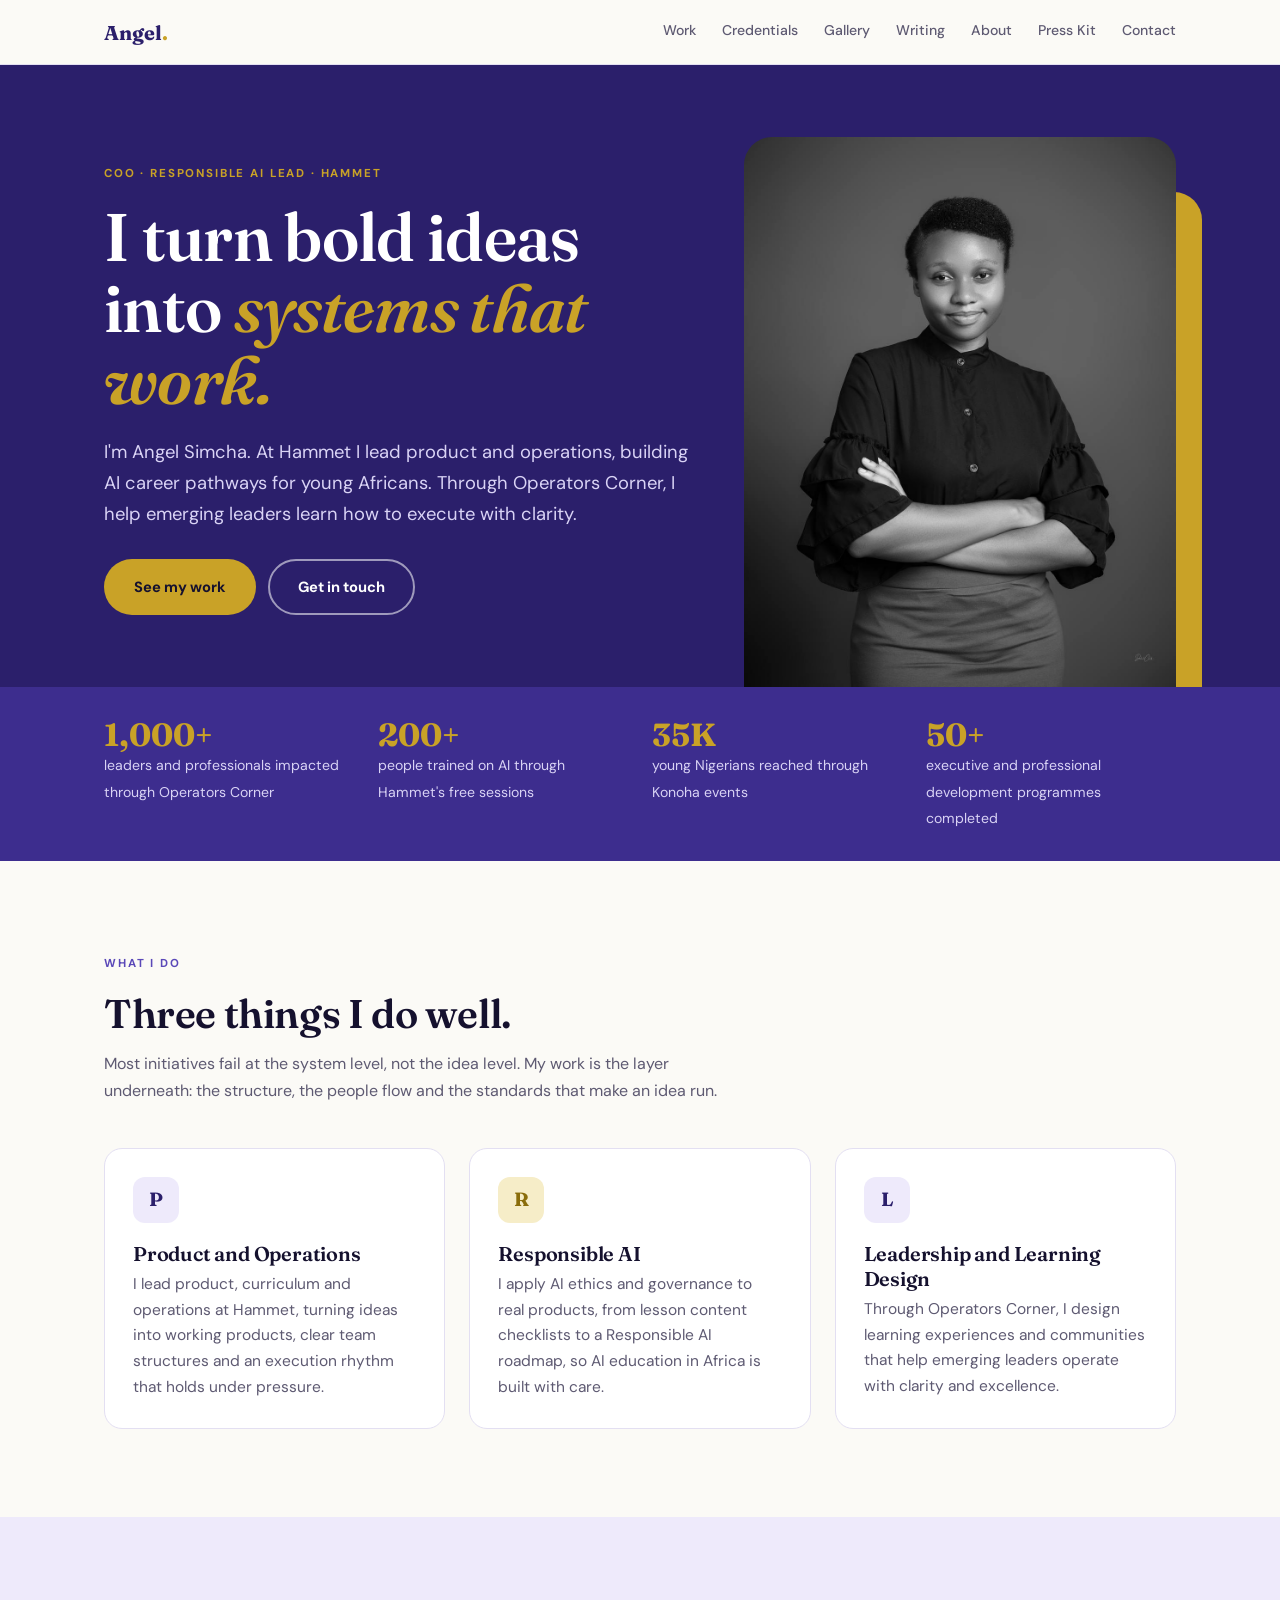
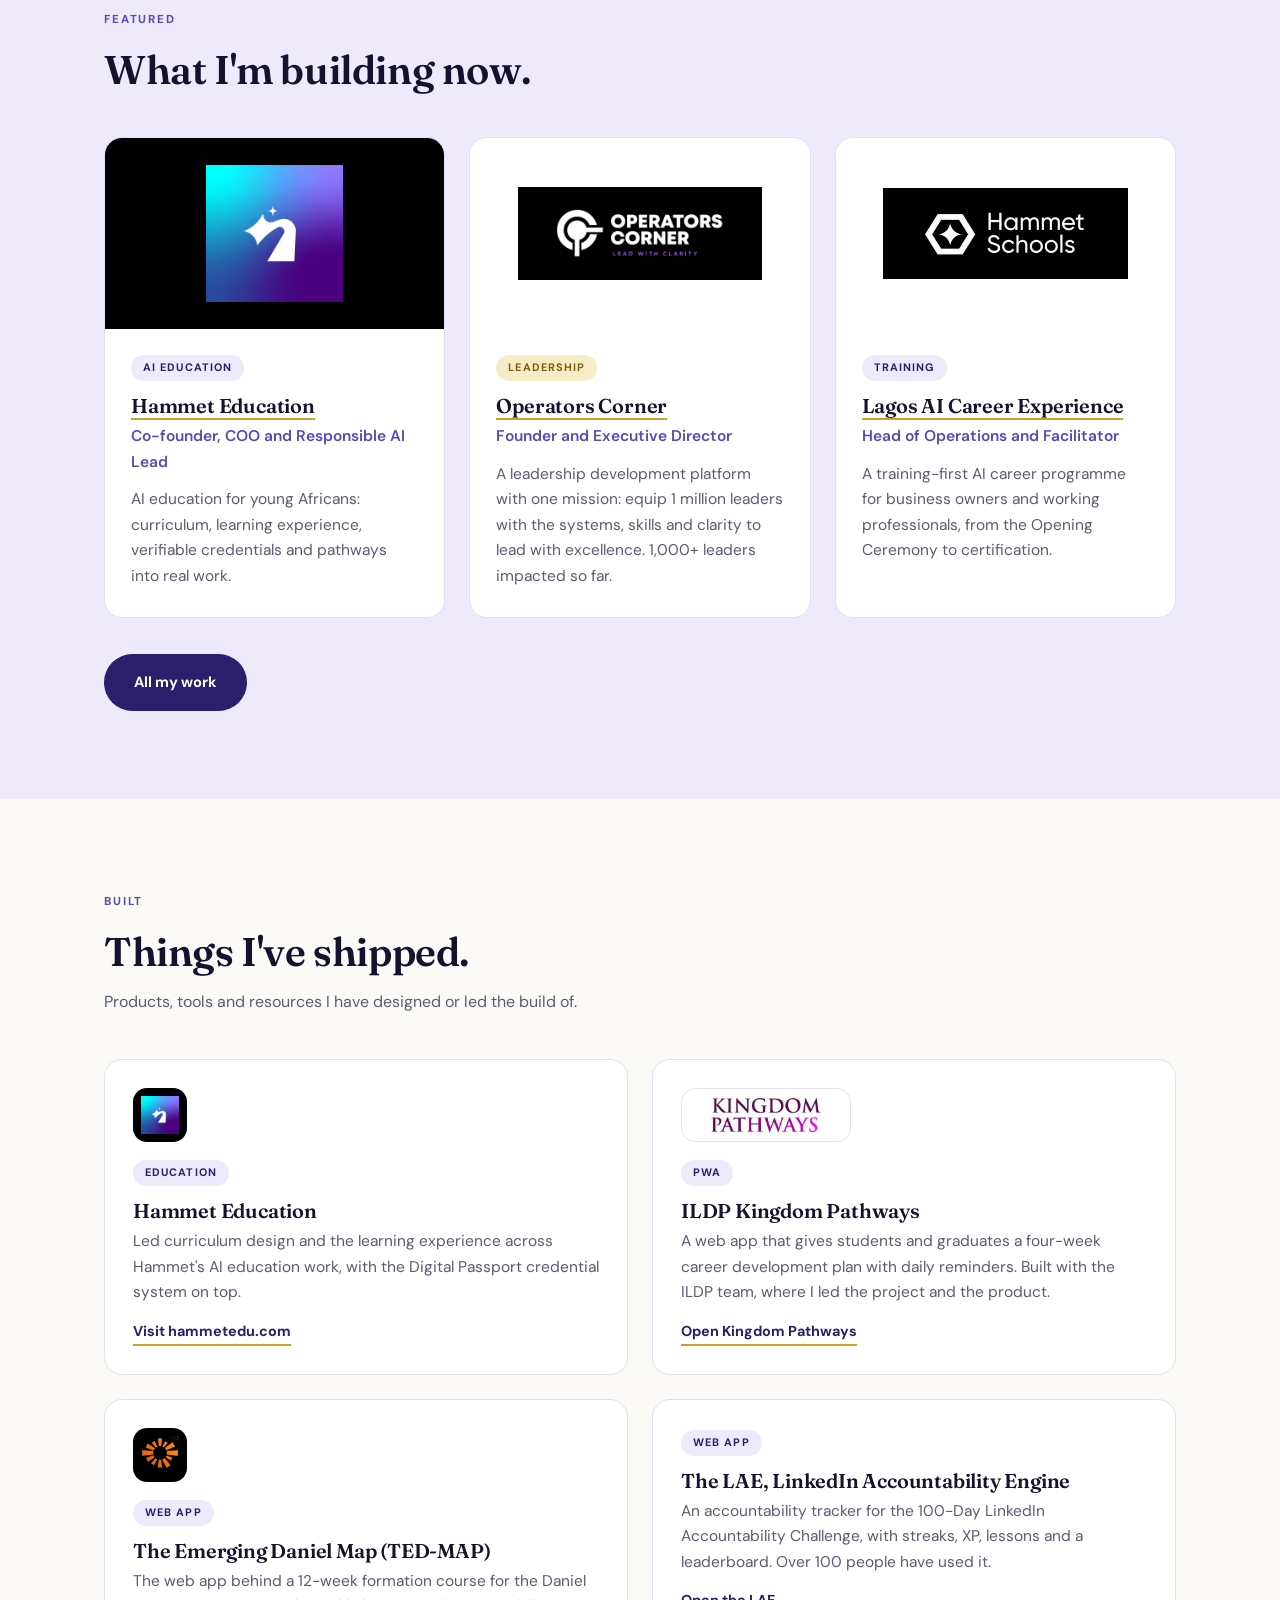
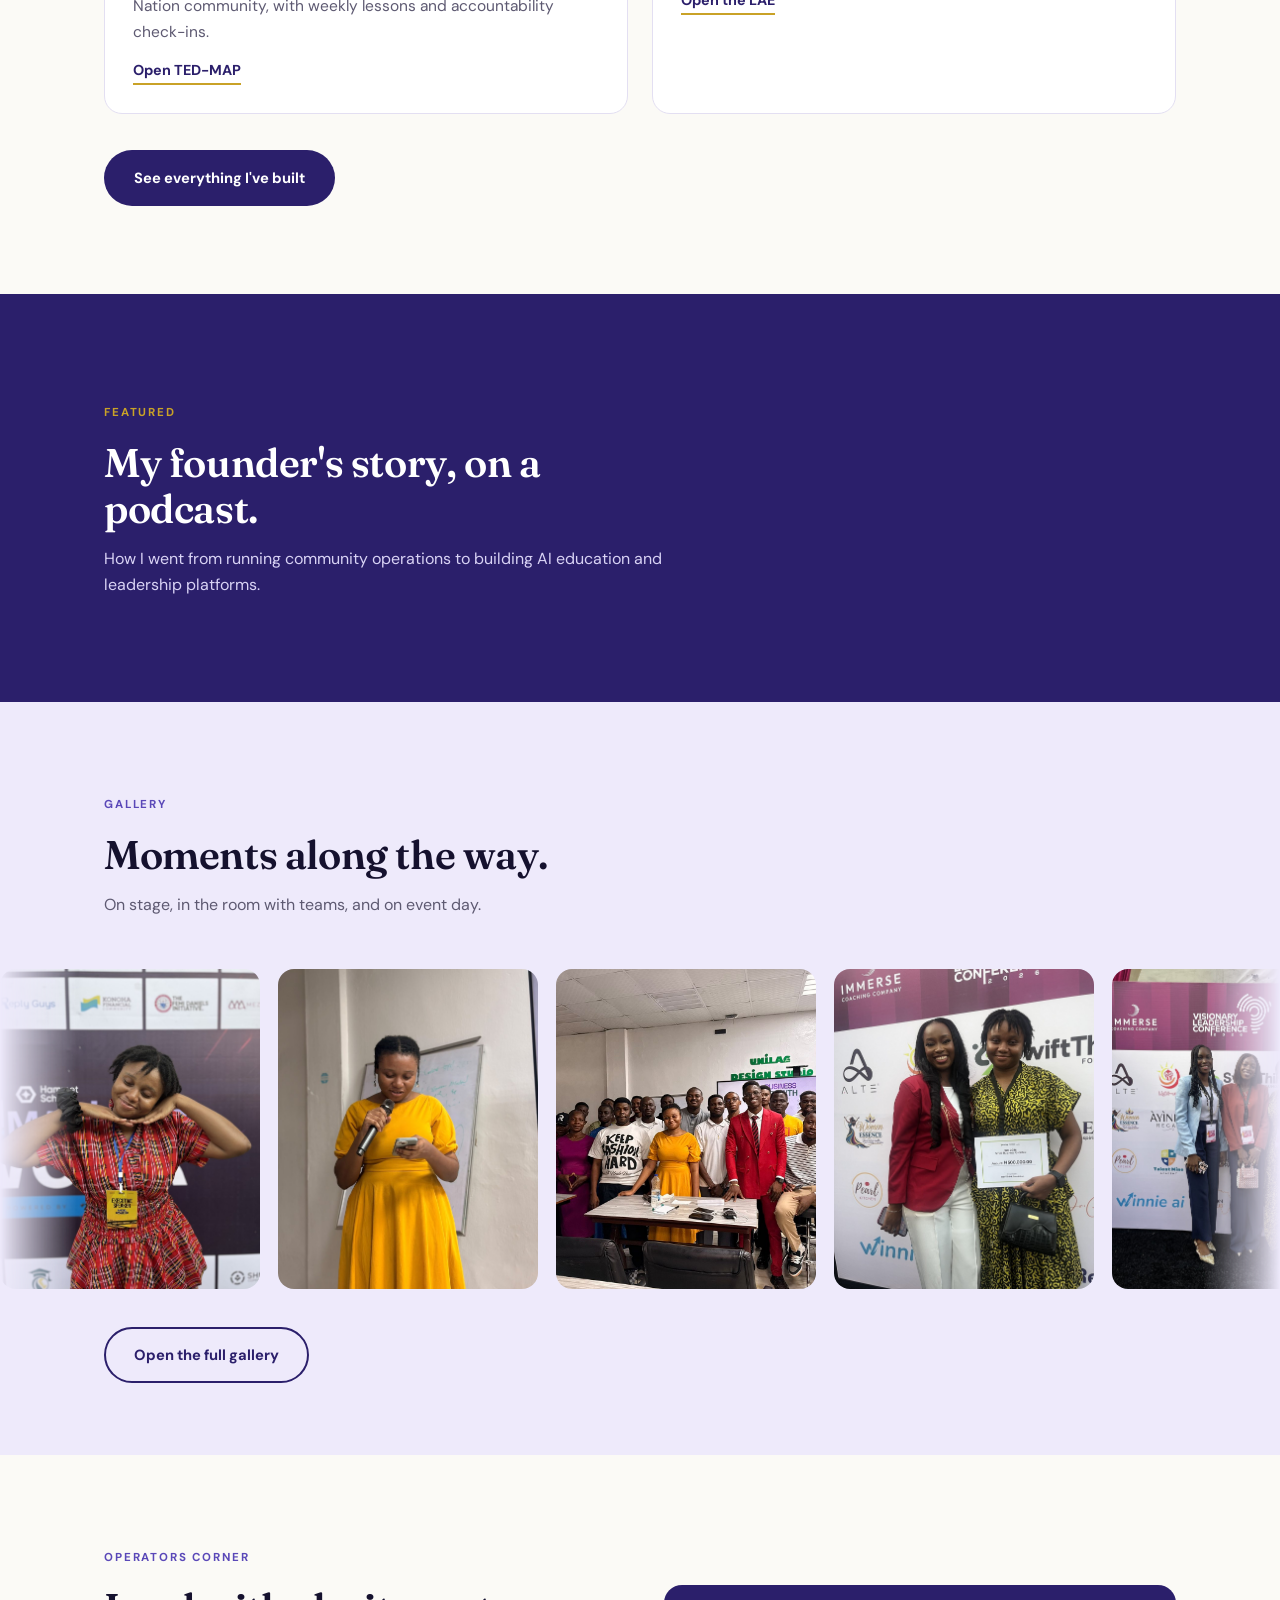
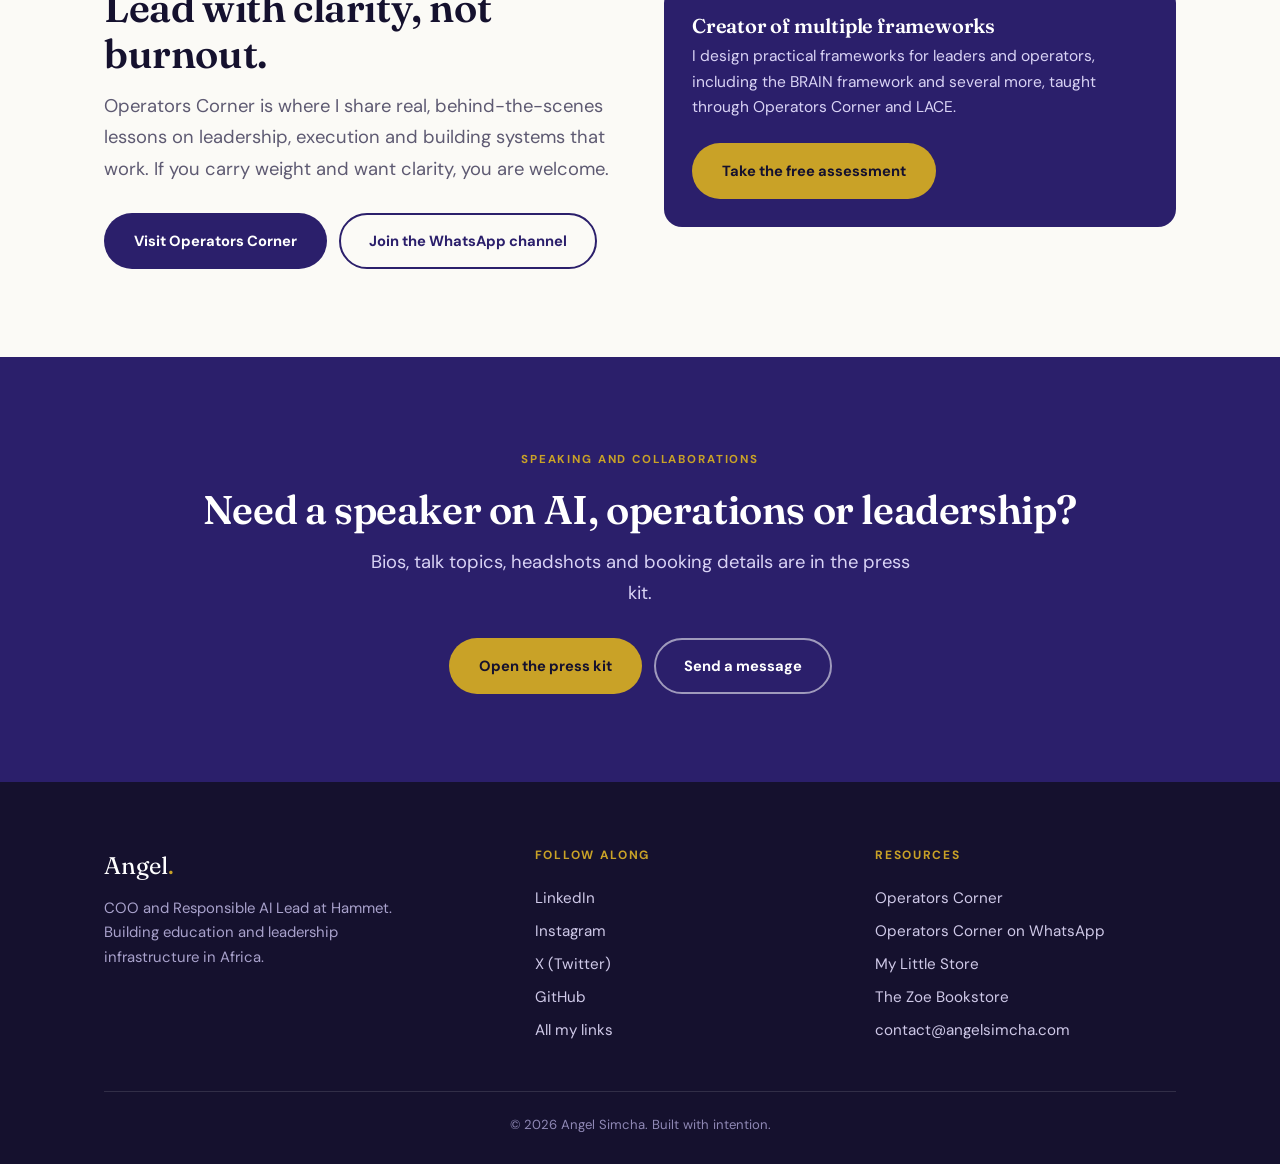
==== commit 1cf70518: "fixed some links and logos" ====
--- a/index.html
+++ b/index.html
@@ -56,10 +56,11 @@
     </div>
   </div>
   <div class="proof">
-    <div class="wrap proof-row">
+    <div class="wrap proof-row four">
+      <div class="proof-item"><strong>1,000+</strong><span>leaders and professionals impacted through Operators Corner</span></div>
       <div class="proof-item"><strong>200+</strong><span>people trained on AI through Hammet's free sessions</span></div>
       <div class="proof-item"><strong>35K</strong><span>young Nigerians reached through Konoha events</span></div>
-      <div class="proof-item"><strong>50+</strong><span>professional certifications in leadership, operations and AI</span></div>
+      <div class="proof-item"><strong>50+</strong><span>executive and professional development programmes completed</span></div>
     </div>
   </div>
 </section>
@@ -101,25 +102,25 @@
     </div>
     <div class="grid-3">
       <article class="card work-card reveal">
-        <div class="work-img"><span class="work-initial">H</span><img src="images/work/hammet.jpg" alt="" data-fallback /></div>
+        <div class="work-img logo" data-sq><span class="work-initial">Hammet</span><img src="images/logos/hammet.png" alt="Hammet logo" data-fallback /></div>
         <div class="work-body">
           <span class="tag">AI Education</span>
-          <h3><a href="https://hammetedu.com" target="_blank" rel="noopener">Hammet</a></h3>
+          <h3><a href="https://hammetedu.com" target="_blank" rel="noopener">Hammet Education</a></h3>
           <p class="meta">Co-founder, COO and Responsible AI Lead</p>
-          <p>An AI Career Pathway Platform for young Africans, with an AI curriculum, verifiable credentials and pathways into real work.</p>
+          <p>AI education for young Africans: curriculum, learning experience, verifiable credentials and pathways into real work.</p>
         </div>
       </article>
       <article class="card work-card c-gold reveal" style="--d:80ms">
-        <div class="work-img"><span class="work-initial">O</span><img src="images/work/operators-corner.jpg" alt="" data-fallback /></div>
+        <div class="work-img logo"><span class="work-initial">Operators Corner</span><img src="images/logos/operators-corner.png" alt="Operators Corner logo" data-fallback /></div>
         <div class="work-body">
           <span class="tag gold">Leadership</span>
-          <h3><a href="https://operatorscorner.com" target="_blank" rel="noopener">Operators Corner</a></h3>
+          <h3><a href="https://youroperatorscorner.com" target="_blank" rel="noopener">Operators Corner</a></h3>
           <p class="meta">Founder and Executive Director</p>
-          <p>A leadership development platform with one mission: equip 1 million leaders with the systems, skills and clarity to lead with excellence.</p>
+          <p>A leadership development platform with one mission: equip 1 million leaders with the systems, skills and clarity to lead with excellence. 1,000+ leaders impacted so far.</p>
         </div>
       </article>
       <article class="card work-card c-lav reveal" style="--d:160ms">
-        <div class="work-img"><span class="work-initial">L</span><img src="images/work/lace.jpg" alt="" style="object-position:50% 25%" data-fallback /></div>
+        <div class="work-img logo"><span class="work-initial">LACE</span><img src="images/logos/lace.png" alt="Hammet Schools logo" data-fallback /></div>
         <div class="work-body">
           <span class="tag">Training</span>
           <h3><a href="https://hammetedu.com/LACE" target="_blank" rel="noopener">Lagos AI Career Experience</a></h3>
@@ -142,26 +143,48 @@
     </div>
     <div class="grid-2">
       <div class="card reveal">
-        <span class="tag">Platform</span>
-        <h3>Hammet AI curriculum and platform</h3>
-        <p>Led the design of a full JSS1 to JSS3 AI curriculum across four strands, built in 85 days, with a Digital Passport credential system on top.</p>
+        <div class="built-logo "><span>H</span><img src="images/logos/hammet.png" alt="Hammet logo" data-fallback /></div>
+        <span class="tag">Education</span>
+        <h3>Hammet Education</h3>
+        <p>Led curriculum design and the learning experience across Hammet's AI education work, with the Digital Passport credential system on top.</p>
+        <a class="link-arrow" href="https://hammetedu.com" target="_blank" rel="noopener">Visit hammetedu.com</a>
       </div>
       <div class="card reveal" style="--d:80ms">
+        <div class="built-logo light wide"><span style="color:var(--indigo)">KP</span><img src="images/logos/kingdom-pathways.png" alt="Kingdom Pathways logo" data-fallback /></div>
+        <span class="tag">PWA</span>
+        <h3>ILDP Kingdom Pathways</h3>
+        <p>A web app that gives students and graduates a four-week career development plan with daily reminders. Built with the ILDP team, where I led the project and the product.</p>
+        <a class="link-arrow" href="https://ildpkingdompathways.com" target="_blank" rel="noopener">Open Kingdom Pathways</a>
+      </div>
+      <div class="card reveal">
+        <div class="built-logo"><span>D</span><img src="images/logos/daniel-nation.png" alt="Emerging Daniel Map logo" data-fallback /></div>
         <span class="tag">Web app</span>
-        <h3><a href="https://lace-hub.hammetedu.com" target="_blank" rel="noopener" style="border-bottom:2px solid var(--gold);">LACE Hub</a></h3>
-        <p>A members hub for the Lagos AI Career Experience: tiered access, sign-in by ticket email, resources and an admin dashboard.</p>
-      </div>
-      <div class="card reveal">
+        <h3>The Emerging Daniel Map (TED-MAP)</h3>
+        <p>The web app behind a 12-week formation course for the Daniel Nation community, with weekly lessons and accountability check-ins.</p>
+        <a class="link-arrow" href="https://tedmap.vercel.app" target="_blank" rel="noopener">Open TED-MAP</a>
+      </div>
+      <div class="card reveal" style="--d:80ms">
+        
         <span class="tag">Web app</span>
         <h3>The LAE, LinkedIn Accountability Engine</h3>
-        <p>An accountability tracker built in 15 days for the 100-Day LinkedIn Accountability Challenge, with streaks, XP, lessons and a leaderboard.</p>
-      </div>
-      <div class="card reveal" style="--d:80ms">
-        <span class="tag gold">Free resource</span>
-        <h3>Product and Operations Starter Kit</h3>
-        <p>A free kit that goes with my talk "From Ideas to Execution", for people who want to move from a raw idea to a working plan.</p>
-        <a class="link-arrow" href="https://selar.com/m/angelsimcha" target="_blank" rel="noopener">Get it on Selar</a>
-      </div>
+        <p>An accountability tracker for the 100-Day LinkedIn Accountability Challenge, with streaks, XP, lessons and a leaderboard. Over 100 people have used it.</p>
+        <a class="link-arrow" href="https://100-lac.youroperatorscorner.com" target="_blank" rel="noopener">Open the LAE</a>
+      </div>
+    </div>
+    <div style="margin-top:36px;" class="reveal"><a href="work.html#built" class="btn btn-indigo">See everything I've built</a></div>
+  </div>
+</section>
+
+<!-- FOUNDER STORY -->
+<section class="band-indigo">
+  <div class="wrap feature-band reveal">
+    <div>
+      <span class="kicker" style="color:var(--gold);">Featured</span>
+      <h2 style="color:var(--white);">My founder's story, on a podcast.</h2>
+      <p style="color:#D9D3F5;">How I went from running community operations to building AI education and leadership platforms.</p>
+    </div>
+    <div>
+<iframe class="spotify-embed" src="https://open.spotify.com/embed/episode/3Mn64QEmgrMX4lv2ke2xsA?utm_source=generator&theme=0" title="Angel Simcha founder's story on Spotify" allow="autoplay; clipboard-write; encrypted-media; fullscreen; picture-in-picture" loading="lazy"></iframe>
     </div>
   </div>
 </section>
@@ -188,17 +211,14 @@
         <h2>Lead with clarity, not burnout.</h2>
         <p class="lead" style="margin-bottom:8px;">Operators Corner is where I share real, behind-the-scenes lessons on leadership, execution and building systems that work. If you carry weight and want clarity, you are welcome.</p>
         <div class="btn-row">
-          <a href="https://operatorscorner.com" target="_blank" rel="noopener" class="btn btn-indigo">Visit Operators Corner</a>
+          <a href="https://youroperatorscorner.com" target="_blank" rel="noopener" class="btn btn-indigo">Visit Operators Corner</a>
           <a href="https://whatsapp.com/channel/0029Vb6EjozDp2Q3jPYFgu0X" target="_blank" rel="noopener" class="btn btn-outline">Join the WhatsApp channel</a>
         </div>
       </div>
       <div class="card reveal" style="background:var(--indigo); border:0;">
-        <h3 style="color:var(--white);">The OPERATE&trade; framework</h3>
-        <p style="color:#D9D3F5; margin-bottom:14px;">Seven rules for operator-leadership, in seven letters.</p>
-        <div class="chips">
-          <span class="chip">Own it</span><span class="chip">Pinpoint the goal</span><span class="chip">Execute with a system</span>
-          <span class="chip">Read the room</span><span class="chip">Ask and speak up early</span><span class="chip">Tell the truth</span><span class="chip">Elevate the team</span>
-        </div>
+        <h3 style="color:var(--white);">Creator of multiple frameworks</h3>
+        <p style="color:#D9D3F5;">I design practical frameworks for leaders and operators, including the BRAIN framework and several more, taught through Operators Corner and LACE.</p>
+        <a class="btn btn-gold" style="margin-top:22px;" href="https://lace-brain-quiz.vercel.app" target="_blank" rel="noopener">Take the free assessment</a>
       </div>
     </div>
   </div>
--- a/style.css
+++ b/style.css
@@ -375,3 +375,39 @@
   .marquee .m-item { width: 210px; height: 270px; }
   .page-head { padding: 64px 0 48px; }
 }
+
+/* Logo cards: logo on a clean panel, wordmark shows if the logo file is missing */
+.work-card .work-img.logo { background: var(--white); border-bottom: 1px solid var(--border); }
+.work-card .work-img.logo img { object-fit: contain; padding: 14% 18%; }
+.work-card .work-img.logo .work-initial { font-size: 1.9rem; color: var(--indigo); text-align: center; padding: 0 16px; }
+.work-card .work-img.has-img .work-initial { display: none; }
+.work-card.c-gold .work-img.logo, .work-card.c-lav .work-img.logo { background: var(--white); }
+.proof-row.four { grid-template-columns: repeat(4, 1fr); }
+@media (max-width: 980px) { .proof-row.four { grid-template-columns: repeat(2, 1fr); } }
+@media (max-width: 560px) { .proof-row.four { grid-template-columns: 1fr; } }
+.feature-band { display: grid; grid-template-columns: 1.3fr 1fr; gap: 32px; align-items: center; }
+@media (max-width: 760px) { .feature-band { grid-template-columns: 1fr; } }
+
+/* dark logo panels (supplied logos are white on black) */
+.work-card .work-img.logo { background: #000; border-bottom: 0; }
+.work-card .work-img.logo img { padding: 10% 14%; }
+.work-card .work-img.logo[data-sq] img { padding: 8% 0; }
+.work-card .work-img.logo .work-initial { color: #fff; }
+/* small logo tile for Built cards */
+.built-logo { width: 54px; height: 54px; border-radius: 14px; background: #000; position: relative; overflow: hidden; margin-bottom: 16px; display: grid; place-items: center; }
+.built-logo img { position: absolute; inset: 0; width: 100%; height: 100%; object-fit: contain; padding: 8px; }
+.built-logo span { font-family: var(--display); font-weight: 700; color: #fff; font-size: 1.4rem; }
+.built-logo.has-img span { display: none; }
+.built-logo.pink { background: #D6457F; }
+.built-logo.indigo { background: var(--indigo); }
+.podcard { display: block; position: relative; border-radius: 18px; overflow: hidden; background: linear-gradient(135deg, var(--indigo-3), var(--indigo)); aspect-ratio: 16/10; box-shadow: 0 18px 40px rgba(0,0,0,.28); }
+.podcard img { position: absolute; inset: 0; width: 100%; height: 100%; object-fit: cover; object-position: 50% 20%; opacity: .85; }
+.podcard .play { position: absolute; inset: 0; display: grid; place-items: center; }
+.podcard .play i { width: 76px; height: 76px; border-radius: 50%; background: var(--gold); display: grid; place-items: center; box-shadow: 0 8px 24px rgba(0,0,0,.35); }
+.podcard .play i::after { content: ''; margin-left: 6px; border-left: 22px solid var(--indigo); border-top: 14px solid transparent; border-bottom: 14px solid transparent; }
+.podcard .pc-label { position: absolute; left: 16px; bottom: 14px; background: rgba(20,14,60,.85); color: #fff; font-size: .78rem; font-weight: 700; letter-spacing: .08em; text-transform: uppercase; padding: 6px 12px; border-radius: 999px; }
+
+.built-logo.light { background: #fff; border: 1px solid var(--border); }
+.built-logo.wide { width: 170px; }
+.built-logo.wide img { padding: 6px 10px; }
+.spotify-embed { width: 100%; height: 232px; border: 0; border-radius: 14px; display: block; }
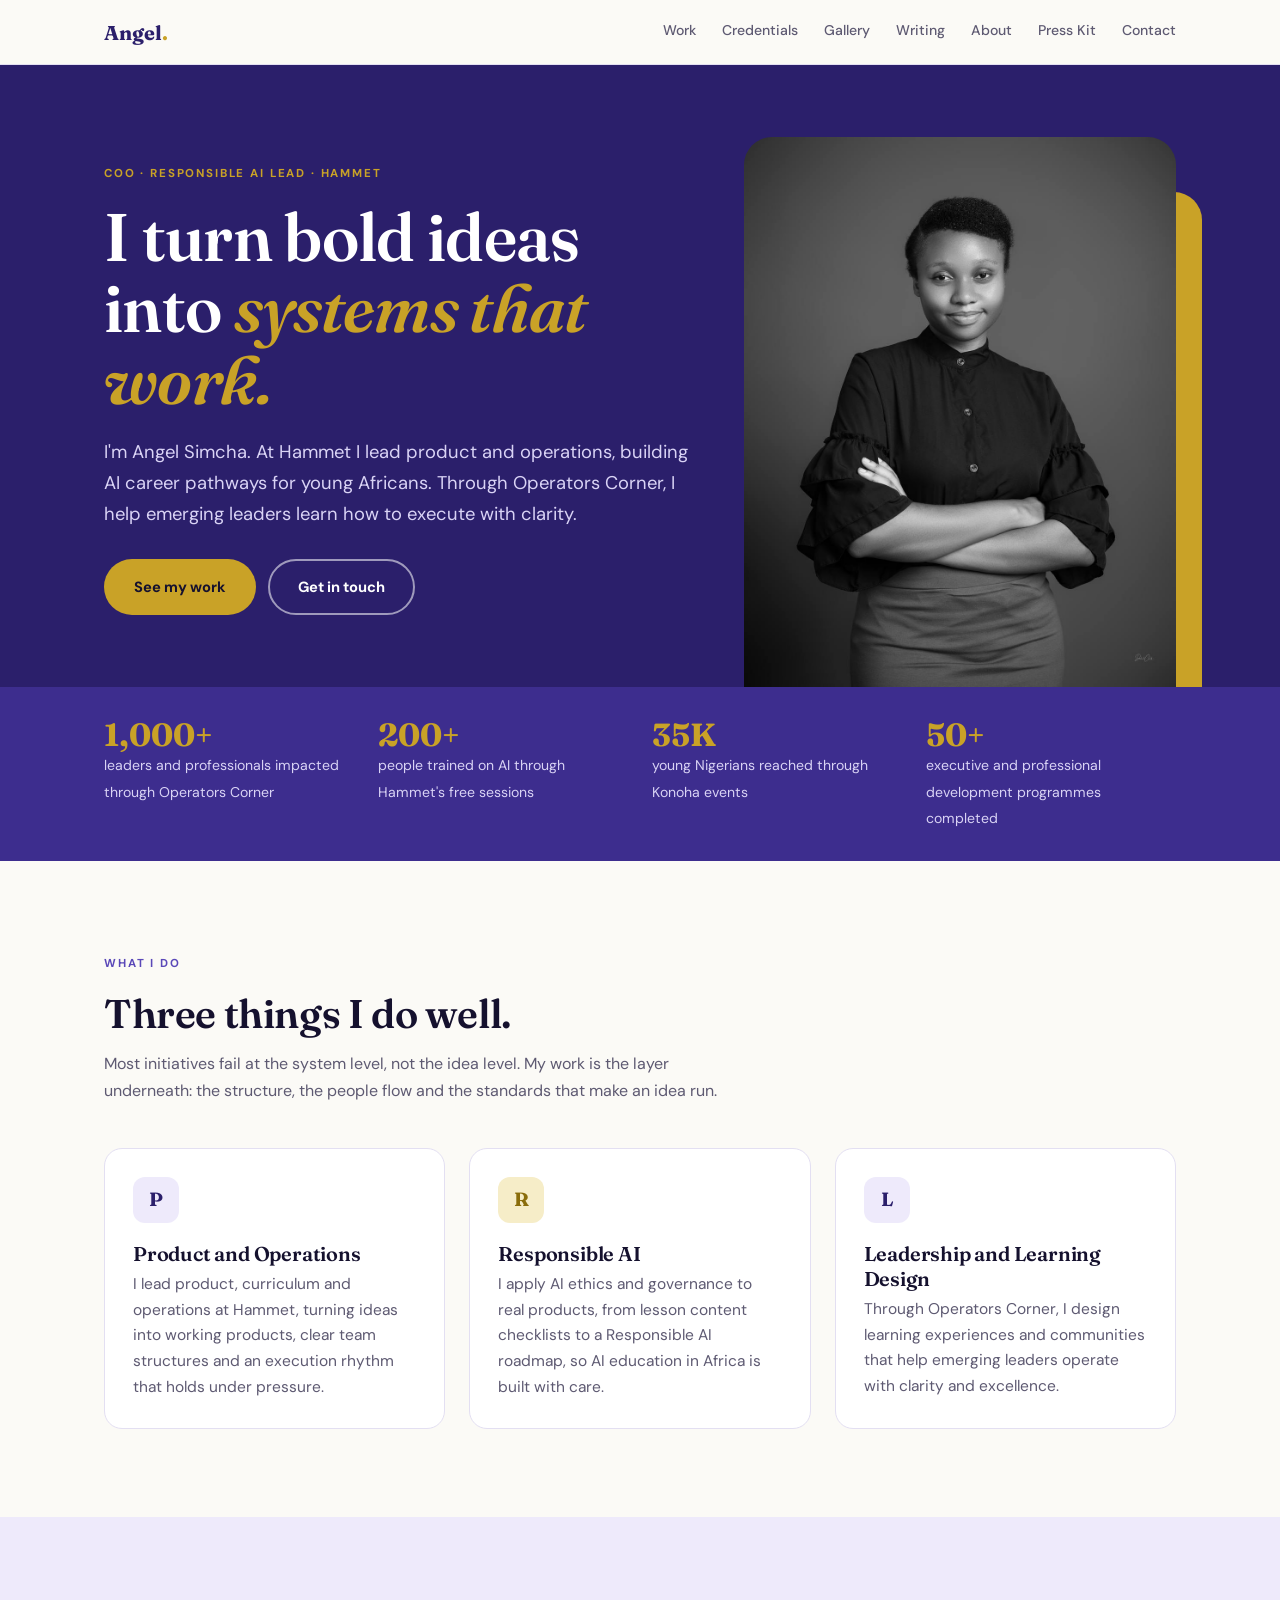
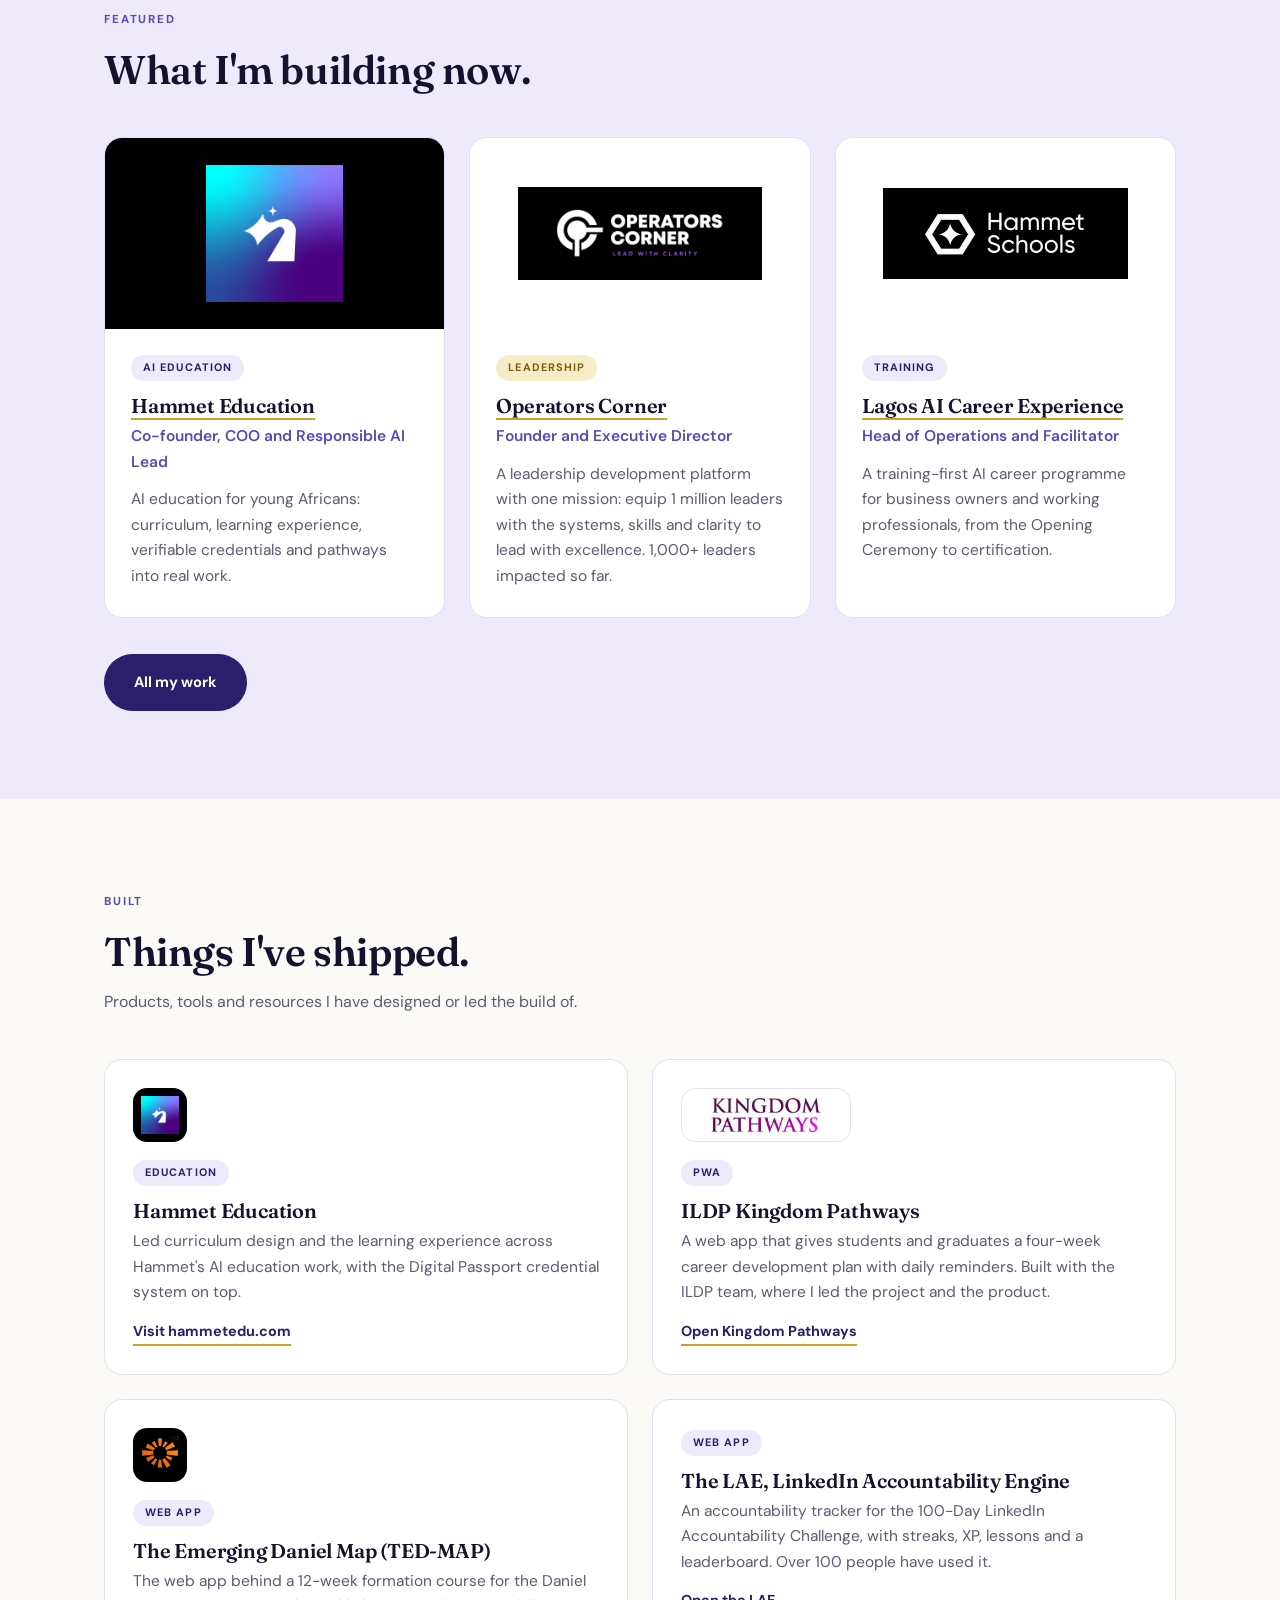
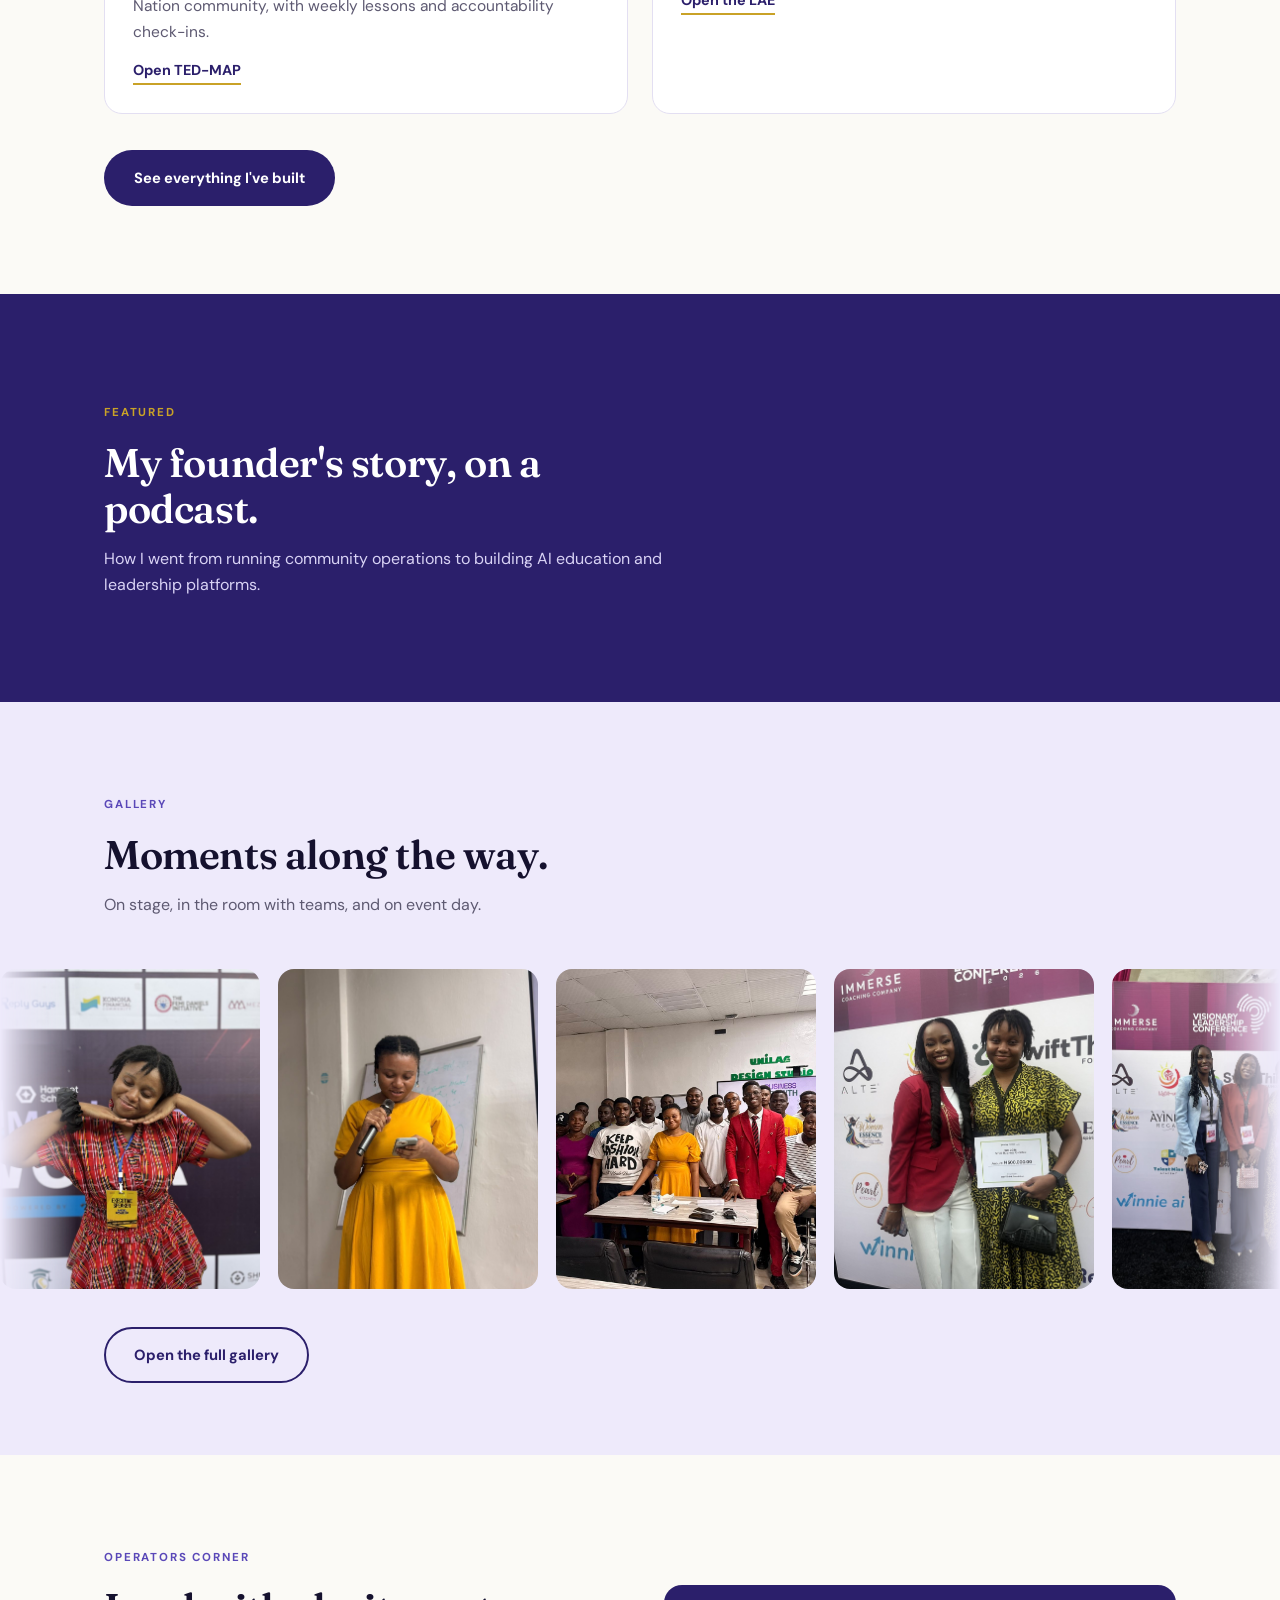
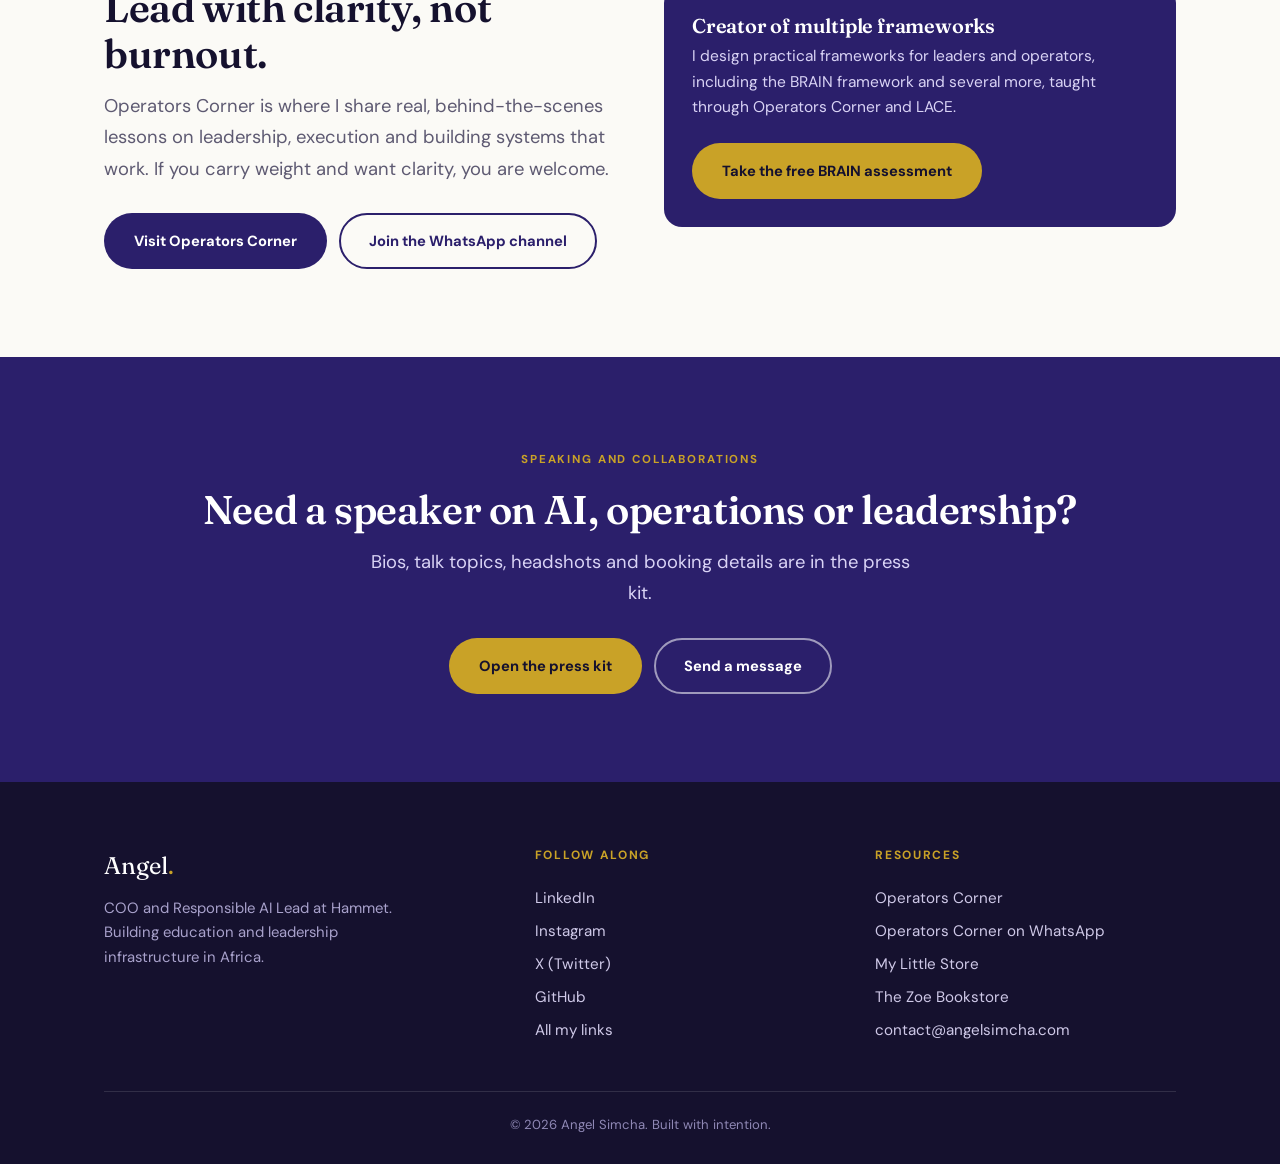
==== commit f99bae72: "added vercel.json" ====
--- a/index.html
+++ b/index.html
@@ -1,21 +1,26 @@
 <!DOCTYPE html>
 <html lang="en" class="no-js">
+
 <head>
   <meta charset="UTF-8" />
   <meta name="viewport" content="width=device-width, initial-scale=1.0" />
   <title>Angel Simcha | COO and Responsible AI Lead</title>
-  <meta name="description" content="Angel Simcha is COO and Responsible AI Lead at Hammet, leading product and operations, and founder of Operators Corner, a leadership development platform." />
+  <meta name="description"
+    content="Angel Simcha is COO and Responsible AI Lead at Hammet, leading product and operations, and founder of Operators Corner, a leadership development platform." />
   <link rel="canonical" href="https://angelsimcha.com/" />
   <meta property="og:type" content="website" />
   <meta property="og:title" content="Angel Simcha | COO and Responsible AI Lead" />
-  <meta property="og:description" content="I turn bold ideas into systems that work. Product, operations and responsible AI, built for Africa." />
+  <meta property="og:description"
+    content="I turn bold ideas into systems that work. Product, operations and responsible AI, built for Africa." />
   <meta property="og:url" content="https://angelsimcha.com/" />
   <meta property="og:image" content="https://angelsimcha.com/images/angel-portrait.jpg" />
   <meta name="twitter:card" content="summary_large_image" />
   <link rel="icon" href="favicon.svg" type="image/svg+xml" />
   <link rel="preconnect" href="https://fonts.googleapis.com" />
   <link rel="preconnect" href="https://fonts.gstatic.com" crossorigin />
-  <link href="https://fonts.googleapis.com/css2?family=DM+Sans:wght@400;500;700&family=Fraunces:ital,wght@0,600;0,700;1,600&display=swap" rel="stylesheet" />
+  <link
+    href="https://fonts.googleapis.com/css2?family=DM+Sans:wght@400;500;700&family=Fraunces:ital,wght@0,600;0,700;1,600&display=swap"
+    rel="stylesheet" />
   <link rel="stylesheet" href="style.css" />
   <script>document.documentElement.classList.remove('no-js');</script>
   <script type="application/ld+json">
@@ -36,211 +41,248 @@
   }
   </script>
 </head>
+
 <body>
-<header id="site-nav"></header>
-
-<!-- HERO -->
-<section class="hero" style="padding-bottom:0;">
-  <div class="wrap hero-grid">
-    <div class="hero-copy">
-      <span class="kicker">COO &middot; Responsible AI Lead &middot; Hammet</span>
-      <h1>I turn bold ideas into <em>systems that work.</em></h1>
-      <p class="lead">I'm Angel Simcha. At Hammet I lead product and operations, building AI career pathways for young Africans. Through Operators Corner, I help emerging leaders learn how to execute with clarity.</p>
-      <div class="btn-row">
-        <a href="work.html" class="btn btn-gold">See my work</a>
-        <a href="contact.html" class="btn btn-outline-light">Get in touch</a>
-      </div>
-    </div>
-    <div class="hero-photo">
-      <img src="images/angel-portrait.jpg" alt="Portrait of Angel Simcha" width="440" height="550" />
-    </div>
-  </div>
-  <div class="proof">
-    <div class="wrap proof-row four">
-      <div class="proof-item"><strong>1,000+</strong><span>leaders and professionals impacted through Operators Corner</span></div>
-      <div class="proof-item"><strong>200+</strong><span>people trained on AI through Hammet's free sessions</span></div>
-      <div class="proof-item"><strong>35K</strong><span>young Nigerians reached through Konoha events</span></div>
-      <div class="proof-item"><strong>50+</strong><span>executive and professional development programmes completed</span></div>
-    </div>
-  </div>
-</section>
-
-<!-- WHAT I DO -->
-<section>
-  <div class="wrap">
-    <div class="section-head reveal">
-      <span class="kicker">What I do</span>
-      <h2>Three things I do well.</h2>
-      <p>Most initiatives fail at the system level, not the idea level. My work is the layer underneath: the structure, the people flow and the standards that make an idea run.</p>
-    </div>
-    <div class="grid-3">
-      <div class="card reveal">
-        <div class="card-icon">P</div>
-        <h3>Product and Operations</h3>
-        <p>I lead product, curriculum and operations at Hammet, turning ideas into working products, clear team structures and an execution rhythm that holds under pressure.</p>
-      </div>
-      <div class="card reveal" style="--d:80ms">
-        <div class="card-icon gold">R</div>
-        <h3>Responsible AI</h3>
-        <p>I apply AI ethics and governance to real products, from lesson content checklists to a Responsible AI roadmap, so AI education in Africa is built with care.</p>
-      </div>
-      <div class="card reveal" style="--d:160ms">
-        <div class="card-icon">L</div>
-        <h3>Leadership and Learning Design</h3>
-        <p>Through Operators Corner, I design learning experiences and communities that help emerging leaders operate with clarity and excellence.</p>
-      </div>
-    </div>
-  </div>
-</section>
-
-<!-- FEATURED WORK -->
-<section class="band-lav">
-  <div class="wrap">
-    <div class="section-head reveal">
-      <span class="kicker">Featured</span>
-      <h2>What I'm building now.</h2>
-    </div>
-    <div class="grid-3">
-      <article class="card work-card reveal">
-        <div class="work-img logo" data-sq><span class="work-initial">Hammet</span><img src="images/logos/hammet.png" alt="Hammet logo" data-fallback /></div>
-        <div class="work-body">
-          <span class="tag">AI Education</span>
-          <h3><a href="https://hammetedu.com" target="_blank" rel="noopener">Hammet Education</a></h3>
-          <p class="meta">Co-founder, COO and Responsible AI Lead</p>
-          <p>AI education for young Africans: curriculum, learning experience, verifiable credentials and pathways into real work.</p>
-        </div>
-      </article>
-      <article class="card work-card c-gold reveal" style="--d:80ms">
-        <div class="work-img logo"><span class="work-initial">Operators Corner</span><img src="images/logos/operators-corner.png" alt="Operators Corner logo" data-fallback /></div>
-        <div class="work-body">
-          <span class="tag gold">Leadership</span>
-          <h3><a href="https://youroperatorscorner.com" target="_blank" rel="noopener">Operators Corner</a></h3>
-          <p class="meta">Founder and Executive Director</p>
-          <p>A leadership development platform with one mission: equip 1 million leaders with the systems, skills and clarity to lead with excellence. 1,000+ leaders impacted so far.</p>
-        </div>
-      </article>
-      <article class="card work-card c-lav reveal" style="--d:160ms">
-        <div class="work-img logo"><span class="work-initial">LACE</span><img src="images/logos/lace.png" alt="Hammet Schools logo" data-fallback /></div>
-        <div class="work-body">
-          <span class="tag">Training</span>
-          <h3><a href="https://hammetedu.com/LACE" target="_blank" rel="noopener">Lagos AI Career Experience</a></h3>
-          <p class="meta">Head of Operations and Facilitator</p>
-          <p>A training-first AI career programme for business owners and working professionals, from the Opening Ceremony to certification.</p>
-        </div>
-      </article>
-    </div>
-    <div style="margin-top:36px;" class="reveal"><a href="work.html" class="btn btn-indigo">All my work</a></div>
-  </div>
-</section>
-
-<!-- BUILT -->
-<section>
-  <div class="wrap">
-    <div class="section-head reveal">
-      <span class="kicker">Built</span>
-      <h2>Things I've shipped.</h2>
-      <p>Products, tools and resources I have designed or led the build of.</p>
-    </div>
-    <div class="grid-2">
-      <div class="card reveal">
-        <div class="built-logo "><span>H</span><img src="images/logos/hammet.png" alt="Hammet logo" data-fallback /></div>
-        <span class="tag">Education</span>
-        <h3>Hammet Education</h3>
-        <p>Led curriculum design and the learning experience across Hammet's AI education work, with the Digital Passport credential system on top.</p>
-        <a class="link-arrow" href="https://hammetedu.com" target="_blank" rel="noopener">Visit hammetedu.com</a>
-      </div>
-      <div class="card reveal" style="--d:80ms">
-        <div class="built-logo light wide"><span style="color:var(--indigo)">KP</span><img src="images/logos/kingdom-pathways.png" alt="Kingdom Pathways logo" data-fallback /></div>
-        <span class="tag">PWA</span>
-        <h3>ILDP Kingdom Pathways</h3>
-        <p>A web app that gives students and graduates a four-week career development plan with daily reminders. Built with the ILDP team, where I led the project and the product.</p>
-        <a class="link-arrow" href="https://ildpkingdompathways.com" target="_blank" rel="noopener">Open Kingdom Pathways</a>
-      </div>
-      <div class="card reveal">
-        <div class="built-logo"><span>D</span><img src="images/logos/daniel-nation.png" alt="Emerging Daniel Map logo" data-fallback /></div>
-        <span class="tag">Web app</span>
-        <h3>The Emerging Daniel Map (TED-MAP)</h3>
-        <p>The web app behind a 12-week formation course for the Daniel Nation community, with weekly lessons and accountability check-ins.</p>
-        <a class="link-arrow" href="https://tedmap.vercel.app" target="_blank" rel="noopener">Open TED-MAP</a>
-      </div>
-      <div class="card reveal" style="--d:80ms">
-        
-        <span class="tag">Web app</span>
-        <h3>The LAE, LinkedIn Accountability Engine</h3>
-        <p>An accountability tracker for the 100-Day LinkedIn Accountability Challenge, with streaks, XP, lessons and a leaderboard. Over 100 people have used it.</p>
-        <a class="link-arrow" href="https://100-lac.youroperatorscorner.com" target="_blank" rel="noopener">Open the LAE</a>
-      </div>
-    </div>
-    <div style="margin-top:36px;" class="reveal"><a href="work.html#built" class="btn btn-indigo">See everything I've built</a></div>
-  </div>
-</section>
-
-<!-- FOUNDER STORY -->
-<section class="band-indigo">
-  <div class="wrap feature-band reveal">
-    <div>
-      <span class="kicker" style="color:var(--gold);">Featured</span>
-      <h2 style="color:var(--white);">My founder's story, on a podcast.</h2>
-      <p style="color:#D9D3F5;">How I went from running community operations to building AI education and leadership platforms.</p>
-    </div>
-    <div>
-<iframe class="spotify-embed" src="https://open.spotify.com/embed/episode/3Mn64QEmgrMX4lv2ke2xsA?utm_source=generator&theme=0" title="Angel Simcha founder's story on Spotify" allow="autoplay; clipboard-write; encrypted-media; fullscreen; picture-in-picture" loading="lazy"></iframe>
-    </div>
-  </div>
-</section>
-
-<!-- GALLERY MARQUEE -->
-<section class="band-lav" style="padding-bottom:72px;">
-  <div class="wrap">
-    <div class="section-head reveal">
-      <span class="kicker">Gallery</span>
-      <h2>Moments along the way.</h2>
-      <p>On stage, in the room with teams, and on event day.</p>
-    </div>
-  </div>
-  <div class="marquee" id="gallery-marquee"></div>
-  <div class="wrap" style="margin-top:32px;"><a href="gallery.html" class="btn btn-outline">Open the full gallery</a></div>
-</section>
-
-<!-- OPERATORS CORNER INVITE -->
-<section>
-  <div class="wrap">
-    <div class="grid-2" style="align-items:center; gap:48px;">
+  <header id="site-nav"></header>
+
+  <!-- HERO -->
+  <section class="hero" style="padding-bottom:0;">
+    <div class="wrap hero-grid">
+      <div class="hero-copy">
+        <span class="kicker">COO &middot; Responsible AI Lead &middot; Hammet</span>
+        <h1>I turn bold ideas into <em>systems that work.</em></h1>
+        <p class="lead">I'm Angel Simcha. At Hammet I lead product and operations, building AI career pathways for young
+          Africans. Through Operators Corner, I help emerging leaders learn how to execute with clarity.</p>
+        <div class="btn-row">
+          <a href="work.html" class="btn btn-gold">See my work</a>
+          <a href="contact.html" class="btn btn-outline-light">Get in touch</a>
+        </div>
+      </div>
+      <div class="hero-photo">
+        <img src="images/angel-portrait.jpg" alt="Portrait of Angel Simcha" width="440" height="550" />
+      </div>
+    </div>
+    <div class="proof">
+      <div class="wrap proof-row four">
+        <div class="proof-item"><strong>1,000+</strong><span>leaders and professionals impacted through Operators
+            Corner</span></div>
+        <div class="proof-item"><strong>200+</strong><span>people trained on AI through Hammet's free sessions</span>
+        </div>
+        <div class="proof-item"><strong>35K</strong><span>young Nigerians reached through Konoha events</span></div>
+        <div class="proof-item"><strong>50+</strong><span>executive and professional development programmes
+            completed</span></div>
+      </div>
+    </div>
+  </section>
+
+  <!-- WHAT I DO -->
+  <section>
+    <div class="wrap">
+      <div class="section-head reveal">
+        <span class="kicker">What I do</span>
+        <h2>Three things I do well.</h2>
+        <p>Most initiatives fail at the system level, not the idea level. My work is the layer underneath: the
+          structure, the people flow and the standards that make an idea run.</p>
+      </div>
+      <div class="grid-3">
+        <div class="card reveal">
+          <div class="card-icon">P</div>
+          <h3>Product and Operations</h3>
+          <p>I lead product, curriculum and operations at Hammet, turning ideas into working products, clear team
+            structures and an execution rhythm that holds under pressure.</p>
+        </div>
+        <div class="card reveal" style="--d:80ms">
+          <div class="card-icon gold">R</div>
+          <h3>Responsible AI</h3>
+          <p>I apply AI ethics and governance to real products, from lesson content checklists to a Responsible AI
+            roadmap, so AI education in Africa is built with care.</p>
+        </div>
+        <div class="card reveal" style="--d:160ms">
+          <div class="card-icon">L</div>
+          <h3>Leadership and Learning Design</h3>
+          <p>Through Operators Corner, I design learning experiences and communities that help emerging leaders operate
+            with clarity and excellence.</p>
+        </div>
+      </div>
+    </div>
+  </section>
+
+  <!-- FEATURED WORK -->
+  <section class="band-lav">
+    <div class="wrap">
+      <div class="section-head reveal">
+        <span class="kicker">Featured</span>
+        <h2>What I'm building now.</h2>
+      </div>
+      <div class="grid-3">
+        <article class="card work-card reveal">
+          <div class="work-img logo" data-sq><span class="work-initial">Hammet</span><img src="images/logos/hammet.png"
+              alt="Hammet logo" data-fallback /></div>
+          <div class="work-body">
+            <span class="tag">AI Education</span>
+            <h3><a href="https://hammetedu.com" target="_blank" rel="noopener">Hammet Education</a></h3>
+            <p class="meta">Co-founder, COO and Responsible AI Lead</p>
+            <p>AI education for young Africans: curriculum, learning experience, verifiable credentials and pathways
+              into real work.</p>
+          </div>
+        </article>
+        <article class="card work-card c-gold reveal" style="--d:80ms">
+          <div class="work-img logo"><span class="work-initial">Operators Corner</span><img
+              src="images/logos/operators-corner.png" alt="Operators Corner logo" data-fallback /></div>
+          <div class="work-body">
+            <span class="tag gold">Leadership</span>
+            <h3><a href="https://youroperatorscorner.com" target="_blank" rel="noopener">Operators Corner</a></h3>
+            <p class="meta">Founder and Executive Director</p>
+            <p>A leadership development platform with one mission: equip 1 million leaders with the systems, skills and
+              clarity to lead with excellence. 1,000+ leaders impacted so far.</p>
+          </div>
+        </article>
+        <article class="card work-card c-lav reveal" style="--d:160ms">
+          <div class="work-img logo"><span class="work-initial">LACE</span><img src="images/logos/lace.png"
+              alt="Hammet Schools logo" data-fallback /></div>
+          <div class="work-body">
+            <span class="tag">Training</span>
+            <h3><a href="https://hammetedu.com/LACE" target="_blank" rel="noopener">Lagos AI Career Experience</a></h3>
+            <p class="meta">Head of Operations and Facilitator</p>
+            <p>A training-first AI career programme for business owners and working professionals, from the Opening
+              Ceremony to certification.</p>
+          </div>
+        </article>
+      </div>
+      <div style="margin-top:36px;" class="reveal"><a href="work.html" class="btn btn-indigo">All my work</a></div>
+    </div>
+  </section>
+
+  <!-- BUILT -->
+  <section>
+    <div class="wrap">
+      <div class="section-head reveal">
+        <span class="kicker">Built</span>
+        <h2>Things I've shipped.</h2>
+        <p>Products, tools and resources I have designed or led the build of.</p>
+      </div>
+      <div class="grid-2">
+        <div class="card reveal">
+          <div class="built-logo "><span>H</span><img src="images/logos/hammet.png" alt="Hammet logo" data-fallback />
+          </div>
+          <span class="tag">Education</span>
+          <h3>Hammet Education</h3>
+          <p>Led curriculum design and the learning experience across Hammet's AI education work, with the Digital
+            Passport credential system on top.</p>
+          <a class="link-arrow" href="https://hammetedu.com" target="_blank" rel="noopener">Visit hammetedu.com</a>
+        </div>
+        <div class="card reveal" style="--d:80ms">
+          <div class="built-logo light wide"><span style="color:var(--indigo)">KP</span><img
+              src="images/logos/kingdom-pathways.png" alt="Kingdom Pathways logo" data-fallback /></div>
+          <span class="tag">PWA</span>
+          <h3>ILDP Kingdom Pathways</h3>
+          <p>A web app that gives students and graduates a four-week career development plan with daily reminders. Built
+            with the ILDP team, where I led the project and the product.</p>
+          <a class="link-arrow" href="https://ildpkingdompathways.com" target="_blank" rel="noopener">Open Kingdom
+            Pathways</a>
+        </div>
+        <div class="card reveal">
+          <div class="built-logo"><span>D</span><img src="images/logos/daniel-nation.png" alt="Emerging Daniel Map logo"
+              data-fallback /></div>
+          <span class="tag">Web app</span>
+          <h3>The Emerging Daniel Map (TED-MAP)</h3>
+          <p>The web app behind a 12-week formation course for the Daniel Nation community, with weekly lessons and
+            accountability check-ins.</p>
+          <a class="link-arrow" href="https://tedmap.vercel.app" target="_blank" rel="noopener">Open TED-MAP</a>
+        </div>
+        <div class="card reveal" style="--d:80ms">
+
+          <span class="tag">Web app</span>
+          <h3>The LAE, LinkedIn Accountability Engine</h3>
+          <p>An accountability tracker for the 100-Day LinkedIn Accountability Challenge, with streaks, XP, lessons and
+            a leaderboard. Over 100 people have used it.</p>
+          <a class="link-arrow" href="https://100-lac.youroperatorscorner.com" target="_blank" rel="noopener">Open the
+            LAE</a>
+        </div>
+      </div>
+      <div style="margin-top:36px;" class="reveal"><a href="work.html#built" class="btn btn-indigo">See everything I've
+          built</a></div>
+    </div>
+  </section>
+
+  <!-- FOUNDER STORY -->
+  <section class="band-indigo">
+    <div class="wrap feature-band reveal">
+      <div>
+        <span class="kicker" style="color:var(--gold);">Featured</span>
+        <h2 style="color:var(--white);">My founder's story, on a podcast.</h2>
+        <p style="color:#D9D3F5;">How I went from running community operations to building AI education and leadership
+          platforms.</p>
+      </div>
+      <div>
+        <iframe class="spotify-embed"
+          src="https://open.spotify.com/embed/episode/3Mn64QEmgrMX4lv2ke2xsA?utm_source=generator&theme=0"
+          title="Angel Simcha founder's story on Spotify"
+          allow="autoplay; clipboard-write; encrypted-media; fullscreen; picture-in-picture" loading="lazy"></iframe>
+      </div>
+    </div>
+  </section>
+
+  <!-- GALLERY MARQUEE -->
+  <section class="band-lav" style="padding-bottom:72px;">
+    <div class="wrap">
+      <div class="section-head reveal">
+        <span class="kicker">Gallery</span>
+        <h2>Moments along the way.</h2>
+        <p>On stage, in the room with teams, and on event day.</p>
+      </div>
+    </div>
+    <div class="marquee" id="gallery-marquee"></div>
+    <div class="wrap" style="margin-top:32px;"><a href="gallery.html" class="btn btn-outline">Open the full gallery</a>
+    </div>
+  </section>
+
+  <!-- OPERATORS CORNER INVITE -->
+  <section>
+    <div class="wrap">
+      <div class="grid-2" style="align-items:center; gap:48px;">
+        <div class="reveal">
+          <span class="kicker">Operators Corner</span>
+          <h2>Lead with clarity, not burnout.</h2>
+          <p class="lead" style="margin-bottom:8px;">Operators Corner is where I share real, behind-the-scenes lessons
+            on leadership, execution and building systems that work. If you carry weight and want clarity, you are
+            welcome.</p>
+          <div class="btn-row">
+            <a href="https://youroperatorscorner.com" target="_blank" rel="noopener" class="btn btn-indigo">Visit
+              Operators Corner</a>
+            <a href="https://whatsapp.com/channel/0029Vb6EjozDp2Q3jPYFgu0X" target="_blank" rel="noopener"
+              class="btn btn-outline">Join the WhatsApp channel</a>
+          </div>
+        </div>
+        <div class="card reveal" style="background:var(--indigo); border:0;">
+          <h3 style="color:var(--white);">Creator of multiple frameworks</h3>
+          <p style="color:#D9D3F5;">I design practical frameworks for leaders and operators, including the BRAIN
+            framework and several more, taught through Operators Corner and LACE.</p>
+          <a class="btn btn-gold" style="margin-top:22px;" href="https://lace-brain-quiz.vercel.app" target="_blank"
+            rel="noopener">Take the free BRAIN assessment</a>
+        </div>
+      </div>
+    </div>
+  </section>
+
+  <!-- SPEAKING CTA -->
+  <section class="band-indigo cta">
+    <div class="wrap">
       <div class="reveal">
-        <span class="kicker">Operators Corner</span>
-        <h2>Lead with clarity, not burnout.</h2>
-        <p class="lead" style="margin-bottom:8px;">Operators Corner is where I share real, behind-the-scenes lessons on leadership, execution and building systems that work. If you carry weight and want clarity, you are welcome.</p>
+        <span class="kicker">Speaking and collaborations</span>
+        <h2>Need a speaker on AI, operations or leadership?</h2>
+        <p class="lead">Bios, talk topics, headshots and booking details are in the press kit.</p>
         <div class="btn-row">
-          <a href="https://youroperatorscorner.com" target="_blank" rel="noopener" class="btn btn-indigo">Visit Operators Corner</a>
-          <a href="https://whatsapp.com/channel/0029Vb6EjozDp2Q3jPYFgu0X" target="_blank" rel="noopener" class="btn btn-outline">Join the WhatsApp channel</a>
-        </div>
-      </div>
-      <div class="card reveal" style="background:var(--indigo); border:0;">
-        <h3 style="color:var(--white);">Creator of multiple frameworks</h3>
-        <p style="color:#D9D3F5;">I design practical frameworks for leaders and operators, including the BRAIN framework and several more, taught through Operators Corner and LACE.</p>
-        <a class="btn btn-gold" style="margin-top:22px;" href="https://lace-brain-quiz.vercel.app" target="_blank" rel="noopener">Take the free assessment</a>
-      </div>
-    </div>
-  </div>
-</section>
-
-<!-- SPEAKING CTA -->
-<section class="band-indigo cta">
-  <div class="wrap">
-    <div class="reveal">
-      <span class="kicker">Speaking and collaborations</span>
-      <h2>Need a speaker on AI, operations or leadership?</h2>
-      <p class="lead">Bios, talk topics, headshots and booking details are in the press kit.</p>
-      <div class="btn-row">
-        <a href="press-kit.html" class="btn btn-gold">Open the press kit</a>
-        <a href="contact.html" class="btn btn-outline-light">Send a message</a>
-      </div>
-    </div>
-  </div>
-</section>
-
-<footer id="site-footer"></footer>
-<script src="gallery-data.js"></script>
-<script src="site.js"></script>
+          <a href="press-kit.html" class="btn btn-gold">Open the press kit</a>
+          <a href="contact.html" class="btn btn-outline-light">Send a message</a>
+        </div>
+      </div>
+    </div>
+  </section>
+
+  <footer id="site-footer"></footer>
+  <script src="gallery-data.js"></script>
+  <script src="site.js"></script>
 </body>
-</html>
+
+</html>
